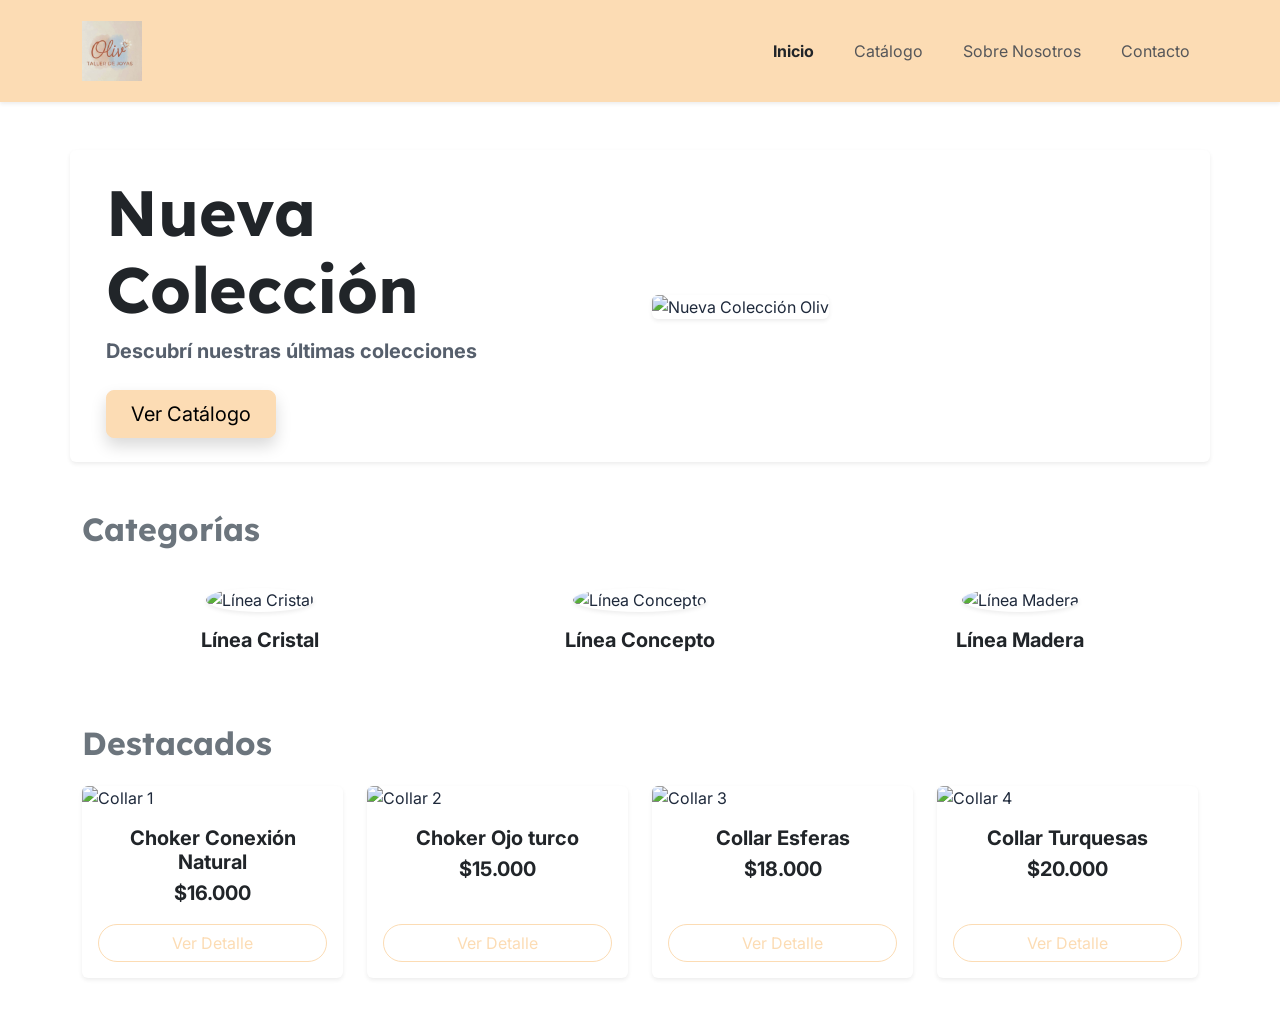
==== scss/index.html @ 919d6d3e "Subiendo el TP completo" ====
<!DOCTYPE html>
<html lang="es">
<head>
    <meta charset="UTF-8">
    <meta name="viewport" content="width=device-width, initial-scale=1.0">
    <title>Oliv Taller de Joyas</title>
    
    <link rel="preconnect" href="https://fonts.googleapis.com">
    <link rel="preconnect" href="https://fonts.gstatic.com" crossorigin>
    <link href="https://fonts.googleapis.com/css2?family=Inter:wght@300;400;500&family=Lexend:wght@600;700&family=Reem+Kufi:wght@500;700&display=swap" rel="stylesheet">

<link rel="stylesheet" href="custom.css"></head>
<body>

    <header class="sticky-top bg-primary shadow-sm">
        <nav class="navbar navbar-expand-lg navbar-light container py-3">
            <div class="container-fluid">
              <a class="navbar-brand" href="index.html" style="position: relative; z-index: 1050;">
<img src="/img/logo.jpeg" alt="Logo Oliv Taller de Joyas" style="height: 60px; width: auto;"></a>
                
                <button class="navbar-toggler" type="button" data-bs-toggle="collapse" data-bs-target="#navbarNav" aria-controls="navbarNav" aria-expanded="false" aria-label="Toggle navigation">
                    <span class="navbar-toggler-icon"></span>
                </button>
                
                <div class="collapse navbar-collapse justify-content-end" id="navbarNav">
                    <ul class="navbar-nav ms-auto gap-4">
                        <li class="nav-item">
                            <a class="nav-link active text-dark fw-bold" aria-current="page" href="index.html">Inicio</a>
                        </li>
                        <li class="nav-item">
                            <a class="nav-link text-muted" href="catalogo.html">Catálogo</a>
                        </li>
                        <li class="nav-item">
                            <a class="nav-link text-muted" href="nosotros.html">Sobre Nosotros</a>
                        </li>
                        <li class="nav-item">
                            <a class="nav-link text-muted" href="contacto.html">Contacto</a>
                        </li>
                    </ul>
                </div>
            </div>
        </nav>
    </header>

    <main class="container my-5">

        <section class="row align-items-center bg-white rounded shadow-sm p-4 mb-5">
            <div class="col-md-6 text-center text-md-start mb-4 mb-md-0">
                <h1 class="display-3 fw-bold text-dark mb-2">Nueva Colección</h1>
                <p class="fs-5 fw-bold text-muted mb-4">Descubrí nuestras últimas colecciones</p>
                <a href="catalogo.html" class="btn btn-primary btn-lg px-4 shadow">Ver Catálogo</a>
            </div>
            <div class="col-md-6">
<img src="./img/foto inicio banner.jpeg" alt="Nueva Colección Oliv" class="img-fluid rounded shadow-sm">            </div>
        </section>

        <section class="mb-5">
            <h2 class="text-secondary fw-bold mb-4">Categorías</h2>
            <div class="row g-4 text-center">
                <div class="col-4 col-md-4">
                    <div class="p-3">
                        <img src="img/cat-cristal.jpg" alt="Línea Cristal" class="img-fluid rounded-circle shadow-sm mb-3" style="width: 120px; height: 120px; object-fit: cover;">
                        <h5 class="fw-bold text-dark">Línea Cristal</h5>
                    </div>
                </div>
                <div class="col-4 col-md-4">
                    <div class="p-3">
                        <img src="img/cat-concepto.jpg" alt="Línea Concepto" class="img-fluid rounded-circle shadow-sm mb-3" style="width: 120px; height: 120px; object-fit: cover;">
                        <h5 class="fw-bold text-dark">Línea Concepto</h5>
                    </div>
                </div>
                <div class="col-4 col-md-4">
                    <div class="p-3">
                        <img src="img/cat-madera.jpg" alt="Línea Madera" class="img-fluid rounded-circle shadow-sm mb-3" style="width: 120px; height: 120px; object-fit: cover;">
                        <h5 class="fw-bold text-dark">Línea Madera</h5>
                    </div>
                </div>
            </div>
        </section>

        <section class="mb-5">
            <h2 class="text-secondary fw-bold mb-4">Destacados</h2>
            <div class="row row-cols-1 row-cols-sm-2 row-cols-md-4 g-4">
                
                <div class="col">
                    <div class="card h-100 border-0 shadow-sm rounded">
                        <img src="img/producto1.jpg" class="card-img-top rounded-top" alt="Collar 1">
                        <div class="card-body text-center d-flex flex-column justify-content-between">
                            <div>
                                <h5 class="card-title fw-bold text-dark mb-1">Choker Conexión Natural</h5>
                                <p class="card-text text-dark fw-bold fs-5 mb-3">$16.000</p>
                            </div>
                            <button class="btn btn-outline-primary w-100 rounded-pill">Ver Detalle</button>
                        </div>
                    </div>
                </div>

                <div class="col">
                    <div class="card h-100 border-0 shadow-sm rounded">
                        <img src="img/producto2.jpg" class="card-img-top rounded-top" alt="Collar 2">
                        <div class="card-body text-center d-flex flex-column justify-content-between">
                            <div>
                                <h5 class="card-title fw-bold text-dark mb-1">Choker Ojo turco</h5>
                                <p class="card-text text-dark fw-bold fs-5 mb-3">$15.000</p>
                            </div>
                            <button class="btn btn-outline-primary w-100 rounded-pill">Ver Detalle</button>
                        </div>
                    </div>
                </div>

                <div class="col">
                    <div class="card h-100 border-0 shadow-sm rounded">
                        <img src="img/producto3.jpg" class="card-img-top rounded-top" alt="Collar 3">
                        <div class="card-body text-center d-flex flex-column justify-content-between">
                            <div>
                                <h5 class="card-title fw-bold text-dark mb-1">Collar Esferas</h5>
                                <p class="card-text text-dark fw-bold fs-5 mb-3">$18.000</p>
                            </div>
                            <button class="btn btn-outline-primary w-100 rounded-pill">Ver Detalle</button>
                        </div>
                    </div>
                </div>

                <div class="col">
                    <div class="card h-100 border-0 shadow-sm rounded">
                        <img src="img/producto4.jpg" class="card-img-top rounded-top" alt="Collar 4">
                        <div class="card-body text-center d-flex flex-column justify-content-between">
                            <div>
                                <h5 class="card-title fw-bold text-dark mb-1">Collar Turquesas</h5>
                                <p class="card-text text-dark fw-bold fs-5 mb-3">$20.000</p>
                            </div>
                            <button class="btn btn-outline-primary w-100 rounded-pill">Ver Detalle</button>
                        </div>
                    </div>
                </div>

            </div>
        </section>

    </main>

</body>
</html>
---- scss/custom.css ----
@charset "UTF-8";
.text-gris-claro {
  color: rgb(81.5730337079, 111.4831460674, 160.4269662921) !important;
}

h1, .h1, h2, .h2, h3, .h3, h4, .h4, .display-5, .navbar-brand {
  font-family: "Lexend", "Reem Kufi", sans-serif !important;
  font-weight: 700;
}

/*!
 * Bootstrap  v5.3.3 (https://getbootstrap.com/)
 * Copyright 2011-2024 The Bootstrap Authors
 * Licensed under MIT (https://github.com/twbs/bootstrap/blob/main/LICENSE)
 */
:root,
[data-bs-theme=light] {
  --bs-blue: #0d6efd;
  --bs-indigo: #6610f2;
  --bs-purple: #6f42c1;
  --bs-pink: #d63384;
  --bs-red: #dc3545;
  --bs-orange: #fd7e14;
  --bs-yellow: #ffc107;
  --bs-green: #198754;
  --bs-teal: #20c997;
  --bs-cyan: #0dcaf0;
  --bs-black: #000;
  --bs-white: #fff;
  --bs-gray: #6c757d;
  --bs-gray-dark: #343a40;
  --bs-gray-100: #f8f9fa;
  --bs-gray-200: #e9ecef;
  --bs-gray-300: #dee2e6;
  --bs-gray-400: #ced4da;
  --bs-gray-500: #adb5bd;
  --bs-gray-600: #6c757d;
  --bs-gray-700: #495057;
  --bs-gray-800: #343a40;
  --bs-gray-900: #212529;
  --bs-primary: #fcdcb4;
  --bs-secondary: #6c757d;
  --bs-success: #198754;
  --bs-info: #0dcaf0;
  --bs-warning: #ffc107;
  --bs-danger: #dc3545;
  --bs-light: #f8f9fa;
  --bs-dark: #212529;
  --bs-primary-rgb: 252, 220, 180;
  --bs-secondary-rgb: 108, 117, 125;
  --bs-success-rgb: 25, 135, 84;
  --bs-info-rgb: 13, 202, 240;
  --bs-warning-rgb: 255, 193, 7;
  --bs-danger-rgb: 220, 53, 69;
  --bs-light-rgb: 248, 249, 250;
  --bs-dark-rgb: 33, 37, 41;
  --bs-primary-text-emphasis: rgb(100.8, 88, 72);
  --bs-secondary-text-emphasis: rgb(43.2, 46.8, 50);
  --bs-success-text-emphasis: rgb(10, 54, 33.6);
  --bs-info-text-emphasis: rgb(5.2, 80.8, 96);
  --bs-warning-text-emphasis: rgb(102, 77.2, 2.8);
  --bs-danger-text-emphasis: rgb(88, 21.2, 27.6);
  --bs-light-text-emphasis: #495057;
  --bs-dark-text-emphasis: #495057;
  --bs-primary-bg-subtle: rgb(254.4, 248, 240);
  --bs-secondary-bg-subtle: rgb(225.6, 227.4, 229);
  --bs-success-bg-subtle: rgb(209, 231, 220.8);
  --bs-info-bg-subtle: rgb(206.6, 244.4, 252);
  --bs-warning-bg-subtle: rgb(255, 242.6, 205.4);
  --bs-danger-bg-subtle: rgb(248, 214.6, 217.8);
  --bs-light-bg-subtle: rgb(251.5, 252, 252.5);
  --bs-dark-bg-subtle: #ced4da;
  --bs-primary-border-subtle: rgb(253.8, 241, 225);
  --bs-secondary-border-subtle: rgb(196.2, 199.8, 203);
  --bs-success-border-subtle: rgb(163, 207, 186.6);
  --bs-info-border-subtle: rgb(158.2, 233.8, 249);
  --bs-warning-border-subtle: rgb(255, 230.2, 155.8);
  --bs-danger-border-subtle: rgb(241, 174.2, 180.6);
  --bs-light-border-subtle: #e9ecef;
  --bs-dark-border-subtle: #adb5bd;
  --bs-white-rgb: 255, 255, 255;
  --bs-black-rgb: 0, 0, 0;
  --bs-font-sans-serif: "Inter", sans-serif;
  --bs-font-monospace: SFMono-Regular, Menlo, Monaco, Consolas, "Liberation Mono", "Courier New", monospace;
  --bs-gradient: linear-gradient(180deg, rgba(255, 255, 255, 0.15), rgba(255, 255, 255, 0));
  --bs-body-font-family: "Inter", sans-serif;
  --bs-body-font-size: 1rem;
  --bs-body-font-weight: 400;
  --bs-body-line-height: 1.5;
  --bs-body-color: #1e293b;
  --bs-body-color-rgb: 30, 41, 59;
  --bs-body-bg: #ffffff;
  --bs-body-bg-rgb: 255, 255, 255;
  --bs-emphasis-color: #000;
  --bs-emphasis-color-rgb: 0, 0, 0;
  --bs-secondary-color: rgba(30, 41, 59, 0.75);
  --bs-secondary-color-rgb: 30, 41, 59;
  --bs-secondary-bg: #e9ecef;
  --bs-secondary-bg-rgb: 233, 236, 239;
  --bs-tertiary-color: rgba(30, 41, 59, 0.5);
  --bs-tertiary-color-rgb: 30, 41, 59;
  --bs-tertiary-bg: #f8f9fa;
  --bs-tertiary-bg-rgb: 248, 249, 250;
  --bs-heading-color: inherit;
  --bs-link-color: #fcdcb4;
  --bs-link-color-rgb: 252, 220, 180;
  --bs-link-decoration: underline;
  --bs-link-hover-color: rgb(201.6, 176, 144);
  --bs-link-hover-color-rgb: 202, 176, 144;
  --bs-code-color: #d63384;
  --bs-highlight-color: #1e293b;
  --bs-highlight-bg: rgb(255, 242.6, 205.4);
  --bs-border-width: 1px;
  --bs-border-style: solid;
  --bs-border-color: #dee2e6;
  --bs-border-color-translucent: rgba(0, 0, 0, 0.175);
  --bs-border-radius: 0.375rem;
  --bs-border-radius-sm: 0.25rem;
  --bs-border-radius-lg: 0.5rem;
  --bs-border-radius-xl: 1rem;
  --bs-border-radius-xxl: 2rem;
  --bs-border-radius-2xl: var(--bs-border-radius-xxl);
  --bs-border-radius-pill: 50rem;
  --bs-box-shadow: 0 0.5rem 1rem rgba(0, 0, 0, 0.15);
  --bs-box-shadow-sm: 0 0.125rem 0.25rem rgba(0, 0, 0, 0.075);
  --bs-box-shadow-lg: 0 1rem 3rem rgba(0, 0, 0, 0.175);
  --bs-box-shadow-inset: inset 0 1px 2px rgba(0, 0, 0, 0.075);
  --bs-focus-ring-width: 0.25rem;
  --bs-focus-ring-opacity: 0.25;
  --bs-focus-ring-color: rgba(252, 220, 180, 0.25);
  --bs-form-valid-color: #198754;
  --bs-form-valid-border-color: #198754;
  --bs-form-invalid-color: #dc3545;
  --bs-form-invalid-border-color: #dc3545;
}

[data-bs-theme=dark] {
  color-scheme: dark;
  --bs-body-color: #dee2e6;
  --bs-body-color-rgb: 222, 226, 230;
  --bs-body-bg: #212529;
  --bs-body-bg-rgb: 33, 37, 41;
  --bs-emphasis-color: #fff;
  --bs-emphasis-color-rgb: 255, 255, 255;
  --bs-secondary-color: rgba(222, 226, 230, 0.75);
  --bs-secondary-color-rgb: 222, 226, 230;
  --bs-secondary-bg: #343a40;
  --bs-secondary-bg-rgb: 52, 58, 64;
  --bs-tertiary-color: rgba(222, 226, 230, 0.5);
  --bs-tertiary-color-rgb: 222, 226, 230;
  --bs-tertiary-bg: rgb(42.5, 47.5, 52.5);
  --bs-tertiary-bg-rgb: 43, 48, 53;
  --bs-primary-text-emphasis: rgb(253.2, 234, 210);
  --bs-secondary-text-emphasis: rgb(166.8, 172.2, 177);
  --bs-success-text-emphasis: rgb(117, 183, 152.4);
  --bs-info-text-emphasis: rgb(109.8, 223.2, 246);
  --bs-warning-text-emphasis: rgb(255, 217.8, 106.2);
  --bs-danger-text-emphasis: rgb(234, 133.8, 143.4);
  --bs-light-text-emphasis: #f8f9fa;
  --bs-dark-text-emphasis: #dee2e6;
  --bs-primary-bg-subtle: rgb(50.4, 44, 36);
  --bs-secondary-bg-subtle: rgb(21.6, 23.4, 25);
  --bs-success-bg-subtle: rgb(5, 27, 16.8);
  --bs-info-bg-subtle: rgb(2.6, 40.4, 48);
  --bs-warning-bg-subtle: rgb(51, 38.6, 1.4);
  --bs-danger-bg-subtle: rgb(44, 10.6, 13.8);
  --bs-light-bg-subtle: #343a40;
  --bs-dark-bg-subtle: #1a1d20;
  --bs-primary-border-subtle: rgb(151.2, 132, 108);
  --bs-secondary-border-subtle: rgb(64.8, 70.2, 75);
  --bs-success-border-subtle: rgb(15, 81, 50.4);
  --bs-info-border-subtle: rgb(7.8, 121.2, 144);
  --bs-warning-border-subtle: rgb(153, 115.8, 4.2);
  --bs-danger-border-subtle: rgb(132, 31.8, 41.4);
  --bs-light-border-subtle: #495057;
  --bs-dark-border-subtle: #343a40;
  --bs-heading-color: inherit;
  --bs-link-color: rgb(253.2, 234, 210);
  --bs-link-hover-color: rgb(253.56, 238.2, 219);
  --bs-link-color-rgb: 253, 234, 210;
  --bs-link-hover-color-rgb: 254, 238, 219;
  --bs-code-color: rgb(230.4, 132.6, 181.2);
  --bs-highlight-color: #dee2e6;
  --bs-highlight-bg: rgb(102, 77.2, 2.8);
  --bs-border-color: #495057;
  --bs-border-color-translucent: rgba(255, 255, 255, 0.15);
  --bs-form-valid-color: rgb(117, 183, 152.4);
  --bs-form-valid-border-color: rgb(117, 183, 152.4);
  --bs-form-invalid-color: rgb(234, 133.8, 143.4);
  --bs-form-invalid-border-color: rgb(234, 133.8, 143.4);
}

*,
*::before,
*::after {
  box-sizing: border-box;
}

@media (prefers-reduced-motion: no-preference) {
  :root {
    scroll-behavior: smooth;
  }
}

body {
  margin: 0;
  font-family: var(--bs-body-font-family);
  font-size: var(--bs-body-font-size);
  font-weight: var(--bs-body-font-weight);
  line-height: var(--bs-body-line-height);
  color: var(--bs-body-color);
  text-align: var(--bs-body-text-align);
  background-color: var(--bs-body-bg);
  -webkit-text-size-adjust: 100%;
  -webkit-tap-highlight-color: rgba(0, 0, 0, 0);
}

hr {
  margin: 1rem 0;
  color: inherit;
  border: 0;
  border-top: var(--bs-border-width) solid;
  opacity: 0.25;
}

h6, .h6, h5, .h5, h4, .h4, h3, .h3, h2, .h2, h1, .h1 {
  margin-top: 0;
  margin-bottom: 0.5rem;
  font-weight: 500;
  line-height: 1.2;
  color: var(--bs-heading-color);
}

h1, .h1 {
  font-size: calc(1.375rem + 1.5vw);
}
@media (min-width: 1200px) {
  h1, .h1 {
    font-size: 2.5rem;
  }
}

h2, .h2 {
  font-size: calc(1.325rem + 0.9vw);
}
@media (min-width: 1200px) {
  h2, .h2 {
    font-size: 2rem;
  }
}

h3, .h3 {
  font-size: calc(1.3rem + 0.6vw);
}
@media (min-width: 1200px) {
  h3, .h3 {
    font-size: 1.75rem;
  }
}

h4, .h4 {
  font-size: calc(1.275rem + 0.3vw);
}
@media (min-width: 1200px) {
  h4, .h4 {
    font-size: 1.5rem;
  }
}

h5, .h5 {
  font-size: 1.25rem;
}

h6, .h6 {
  font-size: 1rem;
}

p {
  margin-top: 0;
  margin-bottom: 1rem;
}

abbr[title] {
  -webkit-text-decoration: underline dotted;
          text-decoration: underline dotted;
  cursor: help;
  -webkit-text-decoration-skip-ink: none;
          text-decoration-skip-ink: none;
}

address {
  margin-bottom: 1rem;
  font-style: normal;
  line-height: inherit;
}

ol,
ul {
  padding-left: 2rem;
}

ol,
ul,
dl {
  margin-top: 0;
  margin-bottom: 1rem;
}

ol ol,
ul ul,
ol ul,
ul ol {
  margin-bottom: 0;
}

dt {
  font-weight: 700;
}

dd {
  margin-bottom: 0.5rem;
  margin-left: 0;
}

blockquote {
  margin: 0 0 1rem;
}

b,
strong {
  font-weight: bolder;
}

small, .small {
  font-size: 0.875em;
}

mark, .mark {
  padding: 0.1875em;
  color: var(--bs-highlight-color);
  background-color: var(--bs-highlight-bg);
}

sub,
sup {
  position: relative;
  font-size: 0.75em;
  line-height: 0;
  vertical-align: baseline;
}

sub {
  bottom: -0.25em;
}

sup {
  top: -0.5em;
}

a {
  color: rgba(var(--bs-link-color-rgb), var(--bs-link-opacity, 1));
  text-decoration: underline;
}
a:hover {
  --bs-link-color-rgb: var(--bs-link-hover-color-rgb);
}

a:not([href]):not([class]), a:not([href]):not([class]):hover {
  color: inherit;
  text-decoration: none;
}

pre,
code,
kbd,
samp {
  font-family: var(--bs-font-monospace);
  font-size: 1em;
}

pre {
  display: block;
  margin-top: 0;
  margin-bottom: 1rem;
  overflow: auto;
  font-size: 0.875em;
}
pre code {
  font-size: inherit;
  color: inherit;
  word-break: normal;
}

code {
  font-size: 0.875em;
  color: var(--bs-code-color);
  word-wrap: break-word;
}
a > code {
  color: inherit;
}

kbd {
  padding: 0.1875rem 0.375rem;
  font-size: 0.875em;
  color: var(--bs-body-bg);
  background-color: var(--bs-body-color);
  border-radius: 0.25rem;
}
kbd kbd {
  padding: 0;
  font-size: 1em;
}

figure {
  margin: 0 0 1rem;
}

img,
svg {
  vertical-align: middle;
}

table {
  caption-side: bottom;
  border-collapse: collapse;
}

caption {
  padding-top: 0.5rem;
  padding-bottom: 0.5rem;
  color: var(--bs-secondary-color);
  text-align: left;
}

th {
  text-align: inherit;
  text-align: -webkit-match-parent;
}

thead,
tbody,
tfoot,
tr,
td,
th {
  border-color: inherit;
  border-style: solid;
  border-width: 0;
}

label {
  display: inline-block;
}

button {
  border-radius: 0;
}

button:focus:not(:focus-visible) {
  outline: 0;
}

input,
button,
select,
optgroup,
textarea {
  margin: 0;
  font-family: inherit;
  font-size: inherit;
  line-height: inherit;
}

button,
select {
  text-transform: none;
}

[role=button] {
  cursor: pointer;
}

select {
  word-wrap: normal;
}
select:disabled {
  opacity: 1;
}

[list]:not([type=date]):not([type=datetime-local]):not([type=month]):not([type=week]):not([type=time])::-webkit-calendar-picker-indicator {
  display: none !important;
}

button,
[type=button],
[type=reset],
[type=submit] {
  -webkit-appearance: button;
}
button:not(:disabled),
[type=button]:not(:disabled),
[type=reset]:not(:disabled),
[type=submit]:not(:disabled) {
  cursor: pointer;
}

::-moz-focus-inner {
  padding: 0;
  border-style: none;
}

textarea {
  resize: vertical;
}

fieldset {
  min-width: 0;
  padding: 0;
  margin: 0;
  border: 0;
}

legend {
  float: left;
  width: 100%;
  padding: 0;
  margin-bottom: 0.5rem;
  font-size: calc(1.275rem + 0.3vw);
}
@media (min-width: 1200px) {
  legend {
    font-size: 1.5rem;
  }
}
legend {
  line-height: inherit;
}
legend + * {
  clear: left;
}

::-webkit-datetime-edit-fields-wrapper,
::-webkit-datetime-edit-text,
::-webkit-datetime-edit-minute,
::-webkit-datetime-edit-hour-field,
::-webkit-datetime-edit-day-field,
::-webkit-datetime-edit-month-field,
::-webkit-datetime-edit-year-field {
  padding: 0;
}

::-webkit-inner-spin-button {
  height: auto;
}

[type=search] {
  -webkit-appearance: textfield;
  outline-offset: -2px;
}

/* rtl:raw:
[type="tel"],
[type="url"],
[type="email"],
[type="number"] {
  direction: ltr;
}
*/
::-webkit-search-decoration {
  -webkit-appearance: none;
}

::-webkit-color-swatch-wrapper {
  padding: 0;
}

::file-selector-button {
  font: inherit;
  -webkit-appearance: button;
}

output {
  display: inline-block;
}

iframe {
  border: 0;
}

summary {
  display: list-item;
  cursor: pointer;
}

progress {
  vertical-align: baseline;
}

[hidden] {
  display: none !important;
}

.lead {
  font-size: 1.25rem;
  font-weight: 300;
}

.display-1 {
  font-size: calc(1.625rem + 4.5vw);
}
@media (min-width: 1200px) {
  .display-1 {
    font-size: 5rem;
  }
}
.display-1 {
  font-weight: 300;
  line-height: 1.2;
}

.display-2 {
  font-size: calc(1.575rem + 3.9vw);
}
@media (min-width: 1200px) {
  .display-2 {
    font-size: 4.5rem;
  }
}
.display-2 {
  font-weight: 300;
  line-height: 1.2;
}

.display-3 {
  font-size: calc(1.525rem + 3.3vw);
}
@media (min-width: 1200px) {
  .display-3 {
    font-size: 4rem;
  }
}
.display-3 {
  font-weight: 300;
  line-height: 1.2;
}

.display-4 {
  font-size: calc(1.475rem + 2.7vw);
}
@media (min-width: 1200px) {
  .display-4 {
    font-size: 3.5rem;
  }
}
.display-4 {
  font-weight: 300;
  line-height: 1.2;
}

.display-5 {
  font-size: calc(1.425rem + 2.1vw);
}
@media (min-width: 1200px) {
  .display-5 {
    font-size: 3rem;
  }
}
.display-5 {
  font-weight: 300;
  line-height: 1.2;
}

.display-6 {
  font-size: calc(1.375rem + 1.5vw);
}
@media (min-width: 1200px) {
  .display-6 {
    font-size: 2.5rem;
  }
}
.display-6 {
  font-weight: 300;
  line-height: 1.2;
}

.list-unstyled {
  padding-left: 0;
  list-style: none;
}

.list-inline {
  padding-left: 0;
  list-style: none;
}

.list-inline-item {
  display: inline-block;
}
.list-inline-item:not(:last-child) {
  margin-right: 0.5rem;
}

.initialism {
  font-size: 0.875em;
  text-transform: uppercase;
}

.blockquote {
  margin-bottom: 1rem;
  font-size: 1.25rem;
}
.blockquote > :last-child {
  margin-bottom: 0;
}

.blockquote-footer {
  margin-top: -1rem;
  margin-bottom: 1rem;
  font-size: 0.875em;
  color: #6c757d;
}
.blockquote-footer::before {
  content: "— ";
}

.img-fluid {
  max-width: 100%;
  height: auto;
}

.img-thumbnail {
  padding: 0.25rem;
  background-color: var(--bs-body-bg);
  border: var(--bs-border-width) solid var(--bs-border-color);
  border-radius: var(--bs-border-radius);
  max-width: 100%;
  height: auto;
}

.figure {
  display: inline-block;
}

.figure-img {
  margin-bottom: 0.5rem;
  line-height: 1;
}

.figure-caption {
  font-size: 0.875em;
  color: var(--bs-secondary-color);
}

.container,
.container-fluid,
.container-xxl,
.container-xl,
.container-lg,
.container-md,
.container-sm {
  --bs-gutter-x: 1.5rem;
  --bs-gutter-y: 0;
  width: 100%;
  padding-right: calc(var(--bs-gutter-x) * 0.5);
  padding-left: calc(var(--bs-gutter-x) * 0.5);
  margin-right: auto;
  margin-left: auto;
}

@media (min-width: 576px) {
  .container-sm, .container {
    max-width: 540px;
  }
}
@media (min-width: 768px) {
  .container-md, .container-sm, .container {
    max-width: 720px;
  }
}
@media (min-width: 992px) {
  .container-lg, .container-md, .container-sm, .container {
    max-width: 960px;
  }
}
@media (min-width: 1200px) {
  .container-xl, .container-lg, .container-md, .container-sm, .container {
    max-width: 1140px;
  }
}
@media (min-width: 1400px) {
  .container-xxl, .container-xl, .container-lg, .container-md, .container-sm, .container {
    max-width: 1320px;
  }
}
:root {
  --bs-breakpoint-xs: 0;
  --bs-breakpoint-sm: 576px;
  --bs-breakpoint-md: 768px;
  --bs-breakpoint-lg: 992px;
  --bs-breakpoint-xl: 1200px;
  --bs-breakpoint-xxl: 1400px;
}

.row {
  --bs-gutter-x: 1.5rem;
  --bs-gutter-y: 0;
  display: flex;
  flex-wrap: wrap;
  margin-top: calc(-1 * var(--bs-gutter-y));
  margin-right: calc(-0.5 * var(--bs-gutter-x));
  margin-left: calc(-0.5 * var(--bs-gutter-x));
}
.row > * {
  flex-shrink: 0;
  width: 100%;
  max-width: 100%;
  padding-right: calc(var(--bs-gutter-x) * 0.5);
  padding-left: calc(var(--bs-gutter-x) * 0.5);
  margin-top: var(--bs-gutter-y);
}

.col {
  flex: 1 0 0%;
}

.row-cols-auto > * {
  flex: 0 0 auto;
  width: auto;
}

.row-cols-1 > * {
  flex: 0 0 auto;
  width: 100%;
}

.row-cols-2 > * {
  flex: 0 0 auto;
  width: 50%;
}

.row-cols-3 > * {
  flex: 0 0 auto;
  width: 33.33333333%;
}

.row-cols-4 > * {
  flex: 0 0 auto;
  width: 25%;
}

.row-cols-5 > * {
  flex: 0 0 auto;
  width: 20%;
}

.row-cols-6 > * {
  flex: 0 0 auto;
  width: 16.66666667%;
}

.col-auto {
  flex: 0 0 auto;
  width: auto;
}

.col-1 {
  flex: 0 0 auto;
  width: 8.33333333%;
}

.col-2 {
  flex: 0 0 auto;
  width: 16.66666667%;
}

.col-3 {
  flex: 0 0 auto;
  width: 25%;
}

.col-4 {
  flex: 0 0 auto;
  width: 33.33333333%;
}

.col-5 {
  flex: 0 0 auto;
  width: 41.66666667%;
}

.col-6 {
  flex: 0 0 auto;
  width: 50%;
}

.col-7 {
  flex: 0 0 auto;
  width: 58.33333333%;
}

.col-8 {
  flex: 0 0 auto;
  width: 66.66666667%;
}

.col-9 {
  flex: 0 0 auto;
  width: 75%;
}

.col-10 {
  flex: 0 0 auto;
  width: 83.33333333%;
}

.col-11 {
  flex: 0 0 auto;
  width: 91.66666667%;
}

.col-12 {
  flex: 0 0 auto;
  width: 100%;
}

.offset-1 {
  margin-left: 8.33333333%;
}

.offset-2 {
  margin-left: 16.66666667%;
}

.offset-3 {
  margin-left: 25%;
}

.offset-4 {
  margin-left: 33.33333333%;
}

.offset-5 {
  margin-left: 41.66666667%;
}

.offset-6 {
  margin-left: 50%;
}

.offset-7 {
  margin-left: 58.33333333%;
}

.offset-8 {
  margin-left: 66.66666667%;
}

.offset-9 {
  margin-left: 75%;
}

.offset-10 {
  margin-left: 83.33333333%;
}

.offset-11 {
  margin-left: 91.66666667%;
}

.g-0,
.gx-0 {
  --bs-gutter-x: 0;
}

.g-0,
.gy-0 {
  --bs-gutter-y: 0;
}

.g-1,
.gx-1 {
  --bs-gutter-x: 0.25rem;
}

.g-1,
.gy-1 {
  --bs-gutter-y: 0.25rem;
}

.g-2,
.gx-2 {
  --bs-gutter-x: 0.5rem;
}

.g-2,
.gy-2 {
  --bs-gutter-y: 0.5rem;
}

.g-3,
.gx-3 {
  --bs-gutter-x: 1rem;
}

.g-3,
.gy-3 {
  --bs-gutter-y: 1rem;
}

.g-4,
.gx-4 {
  --bs-gutter-x: 1.5rem;
}

.g-4,
.gy-4 {
  --bs-gutter-y: 1.5rem;
}

.g-5,
.gx-5 {
  --bs-gutter-x: 3rem;
}

.g-5,
.gy-5 {
  --bs-gutter-y: 3rem;
}

@media (min-width: 576px) {
  .col-sm {
    flex: 1 0 0%;
  }
  .row-cols-sm-auto > * {
    flex: 0 0 auto;
    width: auto;
  }
  .row-cols-sm-1 > * {
    flex: 0 0 auto;
    width: 100%;
  }
  .row-cols-sm-2 > * {
    flex: 0 0 auto;
    width: 50%;
  }
  .row-cols-sm-3 > * {
    flex: 0 0 auto;
    width: 33.33333333%;
  }
  .row-cols-sm-4 > * {
    flex: 0 0 auto;
    width: 25%;
  }
  .row-cols-sm-5 > * {
    flex: 0 0 auto;
    width: 20%;
  }
  .row-cols-sm-6 > * {
    flex: 0 0 auto;
    width: 16.66666667%;
  }
  .col-sm-auto {
    flex: 0 0 auto;
    width: auto;
  }
  .col-sm-1 {
    flex: 0 0 auto;
    width: 8.33333333%;
  }
  .col-sm-2 {
    flex: 0 0 auto;
    width: 16.66666667%;
  }
  .col-sm-3 {
    flex: 0 0 auto;
    width: 25%;
  }
  .col-sm-4 {
    flex: 0 0 auto;
    width: 33.33333333%;
  }
  .col-sm-5 {
    flex: 0 0 auto;
    width: 41.66666667%;
  }
  .col-sm-6 {
    flex: 0 0 auto;
    width: 50%;
  }
  .col-sm-7 {
    flex: 0 0 auto;
    width: 58.33333333%;
  }
  .col-sm-8 {
    flex: 0 0 auto;
    width: 66.66666667%;
  }
  .col-sm-9 {
    flex: 0 0 auto;
    width: 75%;
  }
  .col-sm-10 {
    flex: 0 0 auto;
    width: 83.33333333%;
  }
  .col-sm-11 {
    flex: 0 0 auto;
    width: 91.66666667%;
  }
  .col-sm-12 {
    flex: 0 0 auto;
    width: 100%;
  }
  .offset-sm-0 {
    margin-left: 0;
  }
  .offset-sm-1 {
    margin-left: 8.33333333%;
  }
  .offset-sm-2 {
    margin-left: 16.66666667%;
  }
  .offset-sm-3 {
    margin-left: 25%;
  }
  .offset-sm-4 {
    margin-left: 33.33333333%;
  }
  .offset-sm-5 {
    margin-left: 41.66666667%;
  }
  .offset-sm-6 {
    margin-left: 50%;
  }
  .offset-sm-7 {
    margin-left: 58.33333333%;
  }
  .offset-sm-8 {
    margin-left: 66.66666667%;
  }
  .offset-sm-9 {
    margin-left: 75%;
  }
  .offset-sm-10 {
    margin-left: 83.33333333%;
  }
  .offset-sm-11 {
    margin-left: 91.66666667%;
  }
  .g-sm-0,
  .gx-sm-0 {
    --bs-gutter-x: 0;
  }
  .g-sm-0,
  .gy-sm-0 {
    --bs-gutter-y: 0;
  }
  .g-sm-1,
  .gx-sm-1 {
    --bs-gutter-x: 0.25rem;
  }
  .g-sm-1,
  .gy-sm-1 {
    --bs-gutter-y: 0.25rem;
  }
  .g-sm-2,
  .gx-sm-2 {
    --bs-gutter-x: 0.5rem;
  }
  .g-sm-2,
  .gy-sm-2 {
    --bs-gutter-y: 0.5rem;
  }
  .g-sm-3,
  .gx-sm-3 {
    --bs-gutter-x: 1rem;
  }
  .g-sm-3,
  .gy-sm-3 {
    --bs-gutter-y: 1rem;
  }
  .g-sm-4,
  .gx-sm-4 {
    --bs-gutter-x: 1.5rem;
  }
  .g-sm-4,
  .gy-sm-4 {
    --bs-gutter-y: 1.5rem;
  }
  .g-sm-5,
  .gx-sm-5 {
    --bs-gutter-x: 3rem;
  }
  .g-sm-5,
  .gy-sm-5 {
    --bs-gutter-y: 3rem;
  }
}
@media (min-width: 768px) {
  .col-md {
    flex: 1 0 0%;
  }
  .row-cols-md-auto > * {
    flex: 0 0 auto;
    width: auto;
  }
  .row-cols-md-1 > * {
    flex: 0 0 auto;
    width: 100%;
  }
  .row-cols-md-2 > * {
    flex: 0 0 auto;
    width: 50%;
  }
  .row-cols-md-3 > * {
    flex: 0 0 auto;
    width: 33.33333333%;
  }
  .row-cols-md-4 > * {
    flex: 0 0 auto;
    width: 25%;
  }
  .row-cols-md-5 > * {
    flex: 0 0 auto;
    width: 20%;
  }
  .row-cols-md-6 > * {
    flex: 0 0 auto;
    width: 16.66666667%;
  }
  .col-md-auto {
    flex: 0 0 auto;
    width: auto;
  }
  .col-md-1 {
    flex: 0 0 auto;
    width: 8.33333333%;
  }
  .col-md-2 {
    flex: 0 0 auto;
    width: 16.66666667%;
  }
  .col-md-3 {
    flex: 0 0 auto;
    width: 25%;
  }
  .col-md-4 {
    flex: 0 0 auto;
    width: 33.33333333%;
  }
  .col-md-5 {
    flex: 0 0 auto;
    width: 41.66666667%;
  }
  .col-md-6 {
    flex: 0 0 auto;
    width: 50%;
  }
  .col-md-7 {
    flex: 0 0 auto;
    width: 58.33333333%;
  }
  .col-md-8 {
    flex: 0 0 auto;
    width: 66.66666667%;
  }
  .col-md-9 {
    flex: 0 0 auto;
    width: 75%;
  }
  .col-md-10 {
    flex: 0 0 auto;
    width: 83.33333333%;
  }
  .col-md-11 {
    flex: 0 0 auto;
    width: 91.66666667%;
  }
  .col-md-12 {
    flex: 0 0 auto;
    width: 100%;
  }
  .offset-md-0 {
    margin-left: 0;
  }
  .offset-md-1 {
    margin-left: 8.33333333%;
  }
  .offset-md-2 {
    margin-left: 16.66666667%;
  }
  .offset-md-3 {
    margin-left: 25%;
  }
  .offset-md-4 {
    margin-left: 33.33333333%;
  }
  .offset-md-5 {
    margin-left: 41.66666667%;
  }
  .offset-md-6 {
    margin-left: 50%;
  }
  .offset-md-7 {
    margin-left: 58.33333333%;
  }
  .offset-md-8 {
    margin-left: 66.66666667%;
  }
  .offset-md-9 {
    margin-left: 75%;
  }
  .offset-md-10 {
    margin-left: 83.33333333%;
  }
  .offset-md-11 {
    margin-left: 91.66666667%;
  }
  .g-md-0,
  .gx-md-0 {
    --bs-gutter-x: 0;
  }
  .g-md-0,
  .gy-md-0 {
    --bs-gutter-y: 0;
  }
  .g-md-1,
  .gx-md-1 {
    --bs-gutter-x: 0.25rem;
  }
  .g-md-1,
  .gy-md-1 {
    --bs-gutter-y: 0.25rem;
  }
  .g-md-2,
  .gx-md-2 {
    --bs-gutter-x: 0.5rem;
  }
  .g-md-2,
  .gy-md-2 {
    --bs-gutter-y: 0.5rem;
  }
  .g-md-3,
  .gx-md-3 {
    --bs-gutter-x: 1rem;
  }
  .g-md-3,
  .gy-md-3 {
    --bs-gutter-y: 1rem;
  }
  .g-md-4,
  .gx-md-4 {
    --bs-gutter-x: 1.5rem;
  }
  .g-md-4,
  .gy-md-4 {
    --bs-gutter-y: 1.5rem;
  }
  .g-md-5,
  .gx-md-5 {
    --bs-gutter-x: 3rem;
  }
  .g-md-5,
  .gy-md-5 {
    --bs-gutter-y: 3rem;
  }
}
@media (min-width: 992px) {
  .col-lg {
    flex: 1 0 0%;
  }
  .row-cols-lg-auto > * {
    flex: 0 0 auto;
    width: auto;
  }
  .row-cols-lg-1 > * {
    flex: 0 0 auto;
    width: 100%;
  }
  .row-cols-lg-2 > * {
    flex: 0 0 auto;
    width: 50%;
  }
  .row-cols-lg-3 > * {
    flex: 0 0 auto;
    width: 33.33333333%;
  }
  .row-cols-lg-4 > * {
    flex: 0 0 auto;
    width: 25%;
  }
  .row-cols-lg-5 > * {
    flex: 0 0 auto;
    width: 20%;
  }
  .row-cols-lg-6 > * {
    flex: 0 0 auto;
    width: 16.66666667%;
  }
  .col-lg-auto {
    flex: 0 0 auto;
    width: auto;
  }
  .col-lg-1 {
    flex: 0 0 auto;
    width: 8.33333333%;
  }
  .col-lg-2 {
    flex: 0 0 auto;
    width: 16.66666667%;
  }
  .col-lg-3 {
    flex: 0 0 auto;
    width: 25%;
  }
  .col-lg-4 {
    flex: 0 0 auto;
    width: 33.33333333%;
  }
  .col-lg-5 {
    flex: 0 0 auto;
    width: 41.66666667%;
  }
  .col-lg-6 {
    flex: 0 0 auto;
    width: 50%;
  }
  .col-lg-7 {
    flex: 0 0 auto;
    width: 58.33333333%;
  }
  .col-lg-8 {
    flex: 0 0 auto;
    width: 66.66666667%;
  }
  .col-lg-9 {
    flex: 0 0 auto;
    width: 75%;
  }
  .col-lg-10 {
    flex: 0 0 auto;
    width: 83.33333333%;
  }
  .col-lg-11 {
    flex: 0 0 auto;
    width: 91.66666667%;
  }
  .col-lg-12 {
    flex: 0 0 auto;
    width: 100%;
  }
  .offset-lg-0 {
    margin-left: 0;
  }
  .offset-lg-1 {
    margin-left: 8.33333333%;
  }
  .offset-lg-2 {
    margin-left: 16.66666667%;
  }
  .offset-lg-3 {
    margin-left: 25%;
  }
  .offset-lg-4 {
    margin-left: 33.33333333%;
  }
  .offset-lg-5 {
    margin-left: 41.66666667%;
  }
  .offset-lg-6 {
    margin-left: 50%;
  }
  .offset-lg-7 {
    margin-left: 58.33333333%;
  }
  .offset-lg-8 {
    margin-left: 66.66666667%;
  }
  .offset-lg-9 {
    margin-left: 75%;
  }
  .offset-lg-10 {
    margin-left: 83.33333333%;
  }
  .offset-lg-11 {
    margin-left: 91.66666667%;
  }
  .g-lg-0,
  .gx-lg-0 {
    --bs-gutter-x: 0;
  }
  .g-lg-0,
  .gy-lg-0 {
    --bs-gutter-y: 0;
  }
  .g-lg-1,
  .gx-lg-1 {
    --bs-gutter-x: 0.25rem;
  }
  .g-lg-1,
  .gy-lg-1 {
    --bs-gutter-y: 0.25rem;
  }
  .g-lg-2,
  .gx-lg-2 {
    --bs-gutter-x: 0.5rem;
  }
  .g-lg-2,
  .gy-lg-2 {
    --bs-gutter-y: 0.5rem;
  }
  .g-lg-3,
  .gx-lg-3 {
    --bs-gutter-x: 1rem;
  }
  .g-lg-3,
  .gy-lg-3 {
    --bs-gutter-y: 1rem;
  }
  .g-lg-4,
  .gx-lg-4 {
    --bs-gutter-x: 1.5rem;
  }
  .g-lg-4,
  .gy-lg-4 {
    --bs-gutter-y: 1.5rem;
  }
  .g-lg-5,
  .gx-lg-5 {
    --bs-gutter-x: 3rem;
  }
  .g-lg-5,
  .gy-lg-5 {
    --bs-gutter-y: 3rem;
  }
}
@media (min-width: 1200px) {
  .col-xl {
    flex: 1 0 0%;
  }
  .row-cols-xl-auto > * {
    flex: 0 0 auto;
    width: auto;
  }
  .row-cols-xl-1 > * {
    flex: 0 0 auto;
    width: 100%;
  }
  .row-cols-xl-2 > * {
    flex: 0 0 auto;
    width: 50%;
  }
  .row-cols-xl-3 > * {
    flex: 0 0 auto;
    width: 33.33333333%;
  }
  .row-cols-xl-4 > * {
    flex: 0 0 auto;
    width: 25%;
  }
  .row-cols-xl-5 > * {
    flex: 0 0 auto;
    width: 20%;
  }
  .row-cols-xl-6 > * {
    flex: 0 0 auto;
    width: 16.66666667%;
  }
  .col-xl-auto {
    flex: 0 0 auto;
    width: auto;
  }
  .col-xl-1 {
    flex: 0 0 auto;
    width: 8.33333333%;
  }
  .col-xl-2 {
    flex: 0 0 auto;
    width: 16.66666667%;
  }
  .col-xl-3 {
    flex: 0 0 auto;
    width: 25%;
  }
  .col-xl-4 {
    flex: 0 0 auto;
    width: 33.33333333%;
  }
  .col-xl-5 {
    flex: 0 0 auto;
    width: 41.66666667%;
  }
  .col-xl-6 {
    flex: 0 0 auto;
    width: 50%;
  }
  .col-xl-7 {
    flex: 0 0 auto;
    width: 58.33333333%;
  }
  .col-xl-8 {
    flex: 0 0 auto;
    width: 66.66666667%;
  }
  .col-xl-9 {
    flex: 0 0 auto;
    width: 75%;
  }
  .col-xl-10 {
    flex: 0 0 auto;
    width: 83.33333333%;
  }
  .col-xl-11 {
    flex: 0 0 auto;
    width: 91.66666667%;
  }
  .col-xl-12 {
    flex: 0 0 auto;
    width: 100%;
  }
  .offset-xl-0 {
    margin-left: 0;
  }
  .offset-xl-1 {
    margin-left: 8.33333333%;
  }
  .offset-xl-2 {
    margin-left: 16.66666667%;
  }
  .offset-xl-3 {
    margin-left: 25%;
  }
  .offset-xl-4 {
    margin-left: 33.33333333%;
  }
  .offset-xl-5 {
    margin-left: 41.66666667%;
  }
  .offset-xl-6 {
    margin-left: 50%;
  }
  .offset-xl-7 {
    margin-left: 58.33333333%;
  }
  .offset-xl-8 {
    margin-left: 66.66666667%;
  }
  .offset-xl-9 {
    margin-left: 75%;
  }
  .offset-xl-10 {
    margin-left: 83.33333333%;
  }
  .offset-xl-11 {
    margin-left: 91.66666667%;
  }
  .g-xl-0,
  .gx-xl-0 {
    --bs-gutter-x: 0;
  }
  .g-xl-0,
  .gy-xl-0 {
    --bs-gutter-y: 0;
  }
  .g-xl-1,
  .gx-xl-1 {
    --bs-gutter-x: 0.25rem;
  }
  .g-xl-1,
  .gy-xl-1 {
    --bs-gutter-y: 0.25rem;
  }
  .g-xl-2,
  .gx-xl-2 {
    --bs-gutter-x: 0.5rem;
  }
  .g-xl-2,
  .gy-xl-2 {
    --bs-gutter-y: 0.5rem;
  }
  .g-xl-3,
  .gx-xl-3 {
    --bs-gutter-x: 1rem;
  }
  .g-xl-3,
  .gy-xl-3 {
    --bs-gutter-y: 1rem;
  }
  .g-xl-4,
  .gx-xl-4 {
    --bs-gutter-x: 1.5rem;
  }
  .g-xl-4,
  .gy-xl-4 {
    --bs-gutter-y: 1.5rem;
  }
  .g-xl-5,
  .gx-xl-5 {
    --bs-gutter-x: 3rem;
  }
  .g-xl-5,
  .gy-xl-5 {
    --bs-gutter-y: 3rem;
  }
}
@media (min-width: 1400px) {
  .col-xxl {
    flex: 1 0 0%;
  }
  .row-cols-xxl-auto > * {
    flex: 0 0 auto;
    width: auto;
  }
  .row-cols-xxl-1 > * {
    flex: 0 0 auto;
    width: 100%;
  }
  .row-cols-xxl-2 > * {
    flex: 0 0 auto;
    width: 50%;
  }
  .row-cols-xxl-3 > * {
    flex: 0 0 auto;
    width: 33.33333333%;
  }
  .row-cols-xxl-4 > * {
    flex: 0 0 auto;
    width: 25%;
  }
  .row-cols-xxl-5 > * {
    flex: 0 0 auto;
    width: 20%;
  }
  .row-cols-xxl-6 > * {
    flex: 0 0 auto;
    width: 16.66666667%;
  }
  .col-xxl-auto {
    flex: 0 0 auto;
    width: auto;
  }
  .col-xxl-1 {
    flex: 0 0 auto;
    width: 8.33333333%;
  }
  .col-xxl-2 {
    flex: 0 0 auto;
    width: 16.66666667%;
  }
  .col-xxl-3 {
    flex: 0 0 auto;
    width: 25%;
  }
  .col-xxl-4 {
    flex: 0 0 auto;
    width: 33.33333333%;
  }
  .col-xxl-5 {
    flex: 0 0 auto;
    width: 41.66666667%;
  }
  .col-xxl-6 {
    flex: 0 0 auto;
    width: 50%;
  }
  .col-xxl-7 {
    flex: 0 0 auto;
    width: 58.33333333%;
  }
  .col-xxl-8 {
    flex: 0 0 auto;
    width: 66.66666667%;
  }
  .col-xxl-9 {
    flex: 0 0 auto;
    width: 75%;
  }
  .col-xxl-10 {
    flex: 0 0 auto;
    width: 83.33333333%;
  }
  .col-xxl-11 {
    flex: 0 0 auto;
    width: 91.66666667%;
  }
  .col-xxl-12 {
    flex: 0 0 auto;
    width: 100%;
  }
  .offset-xxl-0 {
    margin-left: 0;
  }
  .offset-xxl-1 {
    margin-left: 8.33333333%;
  }
  .offset-xxl-2 {
    margin-left: 16.66666667%;
  }
  .offset-xxl-3 {
    margin-left: 25%;
  }
  .offset-xxl-4 {
    margin-left: 33.33333333%;
  }
  .offset-xxl-5 {
    margin-left: 41.66666667%;
  }
  .offset-xxl-6 {
    margin-left: 50%;
  }
  .offset-xxl-7 {
    margin-left: 58.33333333%;
  }
  .offset-xxl-8 {
    margin-left: 66.66666667%;
  }
  .offset-xxl-9 {
    margin-left: 75%;
  }
  .offset-xxl-10 {
    margin-left: 83.33333333%;
  }
  .offset-xxl-11 {
    margin-left: 91.66666667%;
  }
  .g-xxl-0,
  .gx-xxl-0 {
    --bs-gutter-x: 0;
  }
  .g-xxl-0,
  .gy-xxl-0 {
    --bs-gutter-y: 0;
  }
  .g-xxl-1,
  .gx-xxl-1 {
    --bs-gutter-x: 0.25rem;
  }
  .g-xxl-1,
  .gy-xxl-1 {
    --bs-gutter-y: 0.25rem;
  }
  .g-xxl-2,
  .gx-xxl-2 {
    --bs-gutter-x: 0.5rem;
  }
  .g-xxl-2,
  .gy-xxl-2 {
    --bs-gutter-y: 0.5rem;
  }
  .g-xxl-3,
  .gx-xxl-3 {
    --bs-gutter-x: 1rem;
  }
  .g-xxl-3,
  .gy-xxl-3 {
    --bs-gutter-y: 1rem;
  }
  .g-xxl-4,
  .gx-xxl-4 {
    --bs-gutter-x: 1.5rem;
  }
  .g-xxl-4,
  .gy-xxl-4 {
    --bs-gutter-y: 1.5rem;
  }
  .g-xxl-5,
  .gx-xxl-5 {
    --bs-gutter-x: 3rem;
  }
  .g-xxl-5,
  .gy-xxl-5 {
    --bs-gutter-y: 3rem;
  }
}
.table {
  --bs-table-color-type: initial;
  --bs-table-bg-type: initial;
  --bs-table-color-state: initial;
  --bs-table-bg-state: initial;
  --bs-table-color: var(--bs-emphasis-color);
  --bs-table-bg: var(--bs-body-bg);
  --bs-table-border-color: var(--bs-border-color);
  --bs-table-accent-bg: transparent;
  --bs-table-striped-color: var(--bs-emphasis-color);
  --bs-table-striped-bg: rgba(var(--bs-emphasis-color-rgb), 0.05);
  --bs-table-active-color: var(--bs-emphasis-color);
  --bs-table-active-bg: rgba(var(--bs-emphasis-color-rgb), 0.1);
  --bs-table-hover-color: var(--bs-emphasis-color);
  --bs-table-hover-bg: rgba(var(--bs-emphasis-color-rgb), 0.075);
  width: 100%;
  margin-bottom: 1rem;
  vertical-align: top;
  border-color: var(--bs-table-border-color);
}
.table > :not(caption) > * > * {
  padding: 0.5rem 0.5rem;
  color: var(--bs-table-color-state, var(--bs-table-color-type, var(--bs-table-color)));
  background-color: var(--bs-table-bg);
  border-bottom-width: var(--bs-border-width);
  box-shadow: inset 0 0 0 9999px var(--bs-table-bg-state, var(--bs-table-bg-type, var(--bs-table-accent-bg)));
}
.table > tbody {
  vertical-align: inherit;
}
.table > thead {
  vertical-align: bottom;
}

.table-group-divider {
  border-top: calc(var(--bs-border-width) * 2) solid currentcolor;
}

.caption-top {
  caption-side: top;
}

.table-sm > :not(caption) > * > * {
  padding: 0.25rem 0.25rem;
}

.table-bordered > :not(caption) > * {
  border-width: var(--bs-border-width) 0;
}
.table-bordered > :not(caption) > * > * {
  border-width: 0 var(--bs-border-width);
}

.table-borderless > :not(caption) > * > * {
  border-bottom-width: 0;
}
.table-borderless > :not(:first-child) {
  border-top-width: 0;
}

.table-striped > tbody > tr:nth-of-type(odd) > * {
  --bs-table-color-type: var(--bs-table-striped-color);
  --bs-table-bg-type: var(--bs-table-striped-bg);
}

.table-striped-columns > :not(caption) > tr > :nth-child(even) {
  --bs-table-color-type: var(--bs-table-striped-color);
  --bs-table-bg-type: var(--bs-table-striped-bg);
}

.table-active {
  --bs-table-color-state: var(--bs-table-active-color);
  --bs-table-bg-state: var(--bs-table-active-bg);
}

.table-hover > tbody > tr:hover > * {
  --bs-table-color-state: var(--bs-table-hover-color);
  --bs-table-bg-state: var(--bs-table-hover-bg);
}

.table-primary {
  --bs-table-color: #000;
  --bs-table-bg: rgb(254.4, 248, 240);
  --bs-table-border-color: rgb(203.52, 198.4, 192);
  --bs-table-striped-bg: rgb(241.68, 235.6, 228);
  --bs-table-striped-color: #000;
  --bs-table-active-bg: rgb(228.96, 223.2, 216);
  --bs-table-active-color: #000;
  --bs-table-hover-bg: rgb(235.32, 229.4, 222);
  --bs-table-hover-color: #000;
  color: var(--bs-table-color);
  border-color: var(--bs-table-border-color);
}

.table-secondary {
  --bs-table-color: #000;
  --bs-table-bg: rgb(225.6, 227.4, 229);
  --bs-table-border-color: rgb(180.48, 181.92, 183.2);
  --bs-table-striped-bg: rgb(214.32, 216.03, 217.55);
  --bs-table-striped-color: #000;
  --bs-table-active-bg: rgb(203.04, 204.66, 206.1);
  --bs-table-active-color: #000;
  --bs-table-hover-bg: rgb(208.68, 210.345, 211.825);
  --bs-table-hover-color: #000;
  color: var(--bs-table-color);
  border-color: var(--bs-table-border-color);
}

.table-success {
  --bs-table-color: #000;
  --bs-table-bg: rgb(209, 231, 220.8);
  --bs-table-border-color: rgb(167.2, 184.8, 176.64);
  --bs-table-striped-bg: rgb(198.55, 219.45, 209.76);
  --bs-table-striped-color: #000;
  --bs-table-active-bg: rgb(188.1, 207.9, 198.72);
  --bs-table-active-color: #000;
  --bs-table-hover-bg: rgb(193.325, 213.675, 204.24);
  --bs-table-hover-color: #000;
  color: var(--bs-table-color);
  border-color: var(--bs-table-border-color);
}

.table-info {
  --bs-table-color: #000;
  --bs-table-bg: rgb(206.6, 244.4, 252);
  --bs-table-border-color: rgb(165.28, 195.52, 201.6);
  --bs-table-striped-bg: rgb(196.27, 232.18, 239.4);
  --bs-table-striped-color: #000;
  --bs-table-active-bg: rgb(185.94, 219.96, 226.8);
  --bs-table-active-color: #000;
  --bs-table-hover-bg: rgb(191.105, 226.07, 233.1);
  --bs-table-hover-color: #000;
  color: var(--bs-table-color);
  border-color: var(--bs-table-border-color);
}

.table-warning {
  --bs-table-color: #000;
  --bs-table-bg: rgb(255, 242.6, 205.4);
  --bs-table-border-color: rgb(204, 194.08, 164.32);
  --bs-table-striped-bg: rgb(242.25, 230.47, 195.13);
  --bs-table-striped-color: #000;
  --bs-table-active-bg: rgb(229.5, 218.34, 184.86);
  --bs-table-active-color: #000;
  --bs-table-hover-bg: rgb(235.875, 224.405, 189.995);
  --bs-table-hover-color: #000;
  color: var(--bs-table-color);
  border-color: var(--bs-table-border-color);
}

.table-danger {
  --bs-table-color: #000;
  --bs-table-bg: rgb(248, 214.6, 217.8);
  --bs-table-border-color: rgb(198.4, 171.68, 174.24);
  --bs-table-striped-bg: rgb(235.6, 203.87, 206.91);
  --bs-table-striped-color: #000;
  --bs-table-active-bg: rgb(223.2, 193.14, 196.02);
  --bs-table-active-color: #000;
  --bs-table-hover-bg: rgb(229.4, 198.505, 201.465);
  --bs-table-hover-color: #000;
  color: var(--bs-table-color);
  border-color: var(--bs-table-border-color);
}

.table-light {
  --bs-table-color: #000;
  --bs-table-bg: #f8f9fa;
  --bs-table-border-color: rgb(198.4, 199.2, 200);
  --bs-table-striped-bg: rgb(235.6, 236.55, 237.5);
  --bs-table-striped-color: #000;
  --bs-table-active-bg: rgb(223.2, 224.1, 225);
  --bs-table-active-color: #000;
  --bs-table-hover-bg: rgb(229.4, 230.325, 231.25);
  --bs-table-hover-color: #000;
  color: var(--bs-table-color);
  border-color: var(--bs-table-border-color);
}

.table-dark {
  --bs-table-color: #fff;
  --bs-table-bg: #212529;
  --bs-table-border-color: rgb(77.4, 80.6, 83.8);
  --bs-table-striped-bg: rgb(44.1, 47.9, 51.7);
  --bs-table-striped-color: #fff;
  --bs-table-active-bg: rgb(55.2, 58.8, 62.4);
  --bs-table-active-color: #fff;
  --bs-table-hover-bg: rgb(49.65, 53.35, 57.05);
  --bs-table-hover-color: #fff;
  color: var(--bs-table-color);
  border-color: var(--bs-table-border-color);
}

.table-responsive {
  overflow-x: auto;
  -webkit-overflow-scrolling: touch;
}

@media (max-width: 575.98px) {
  .table-responsive-sm {
    overflow-x: auto;
    -webkit-overflow-scrolling: touch;
  }
}
@media (max-width: 767.98px) {
  .table-responsive-md {
    overflow-x: auto;
    -webkit-overflow-scrolling: touch;
  }
}
@media (max-width: 991.98px) {
  .table-responsive-lg {
    overflow-x: auto;
    -webkit-overflow-scrolling: touch;
  }
}
@media (max-width: 1199.98px) {
  .table-responsive-xl {
    overflow-x: auto;
    -webkit-overflow-scrolling: touch;
  }
}
@media (max-width: 1399.98px) {
  .table-responsive-xxl {
    overflow-x: auto;
    -webkit-overflow-scrolling: touch;
  }
}
.form-label {
  margin-bottom: 0.5rem;
}

.col-form-label {
  padding-top: calc(0.375rem + var(--bs-border-width));
  padding-bottom: calc(0.375rem + var(--bs-border-width));
  margin-bottom: 0;
  font-size: inherit;
  line-height: 1.5;
}

.col-form-label-lg {
  padding-top: calc(0.5rem + var(--bs-border-width));
  padding-bottom: calc(0.5rem + var(--bs-border-width));
  font-size: 1.25rem;
}

.col-form-label-sm {
  padding-top: calc(0.25rem + var(--bs-border-width));
  padding-bottom: calc(0.25rem + var(--bs-border-width));
  font-size: 0.875rem;
}

.form-text {
  margin-top: 0.25rem;
  font-size: 0.875em;
  color: var(--bs-secondary-color);
}

.form-control {
  display: block;
  width: 100%;
  padding: 0.375rem 0.75rem;
  font-size: 1rem;
  font-weight: 400;
  line-height: 1.5;
  color: var(--bs-body-color);
  -webkit-appearance: none;
     -moz-appearance: none;
          appearance: none;
  background-color: var(--bs-body-bg);
  background-clip: padding-box;
  border: var(--bs-border-width) solid var(--bs-border-color);
  border-radius: var(--bs-border-radius);
  transition: border-color 0.15s ease-in-out, box-shadow 0.15s ease-in-out;
}
@media (prefers-reduced-motion: reduce) {
  .form-control {
    transition: none;
  }
}
.form-control[type=file] {
  overflow: hidden;
}
.form-control[type=file]:not(:disabled):not([readonly]) {
  cursor: pointer;
}
.form-control:focus {
  color: var(--bs-body-color);
  background-color: var(--bs-body-bg);
  border-color: rgb(253.5, 237.5, 217.5);
  outline: 0;
  box-shadow: 0 0 0 0.25rem rgba(252, 220, 180, 0.25);
}
.form-control::-webkit-date-and-time-value {
  min-width: 85px;
  height: 1.5em;
  margin: 0;
}
.form-control::-webkit-datetime-edit {
  display: block;
  padding: 0;
}
.form-control::-moz-placeholder {
  color: var(--bs-secondary-color);
  opacity: 1;
}
.form-control::placeholder {
  color: var(--bs-secondary-color);
  opacity: 1;
}
.form-control:disabled {
  background-color: var(--bs-secondary-bg);
  opacity: 1;
}
.form-control::file-selector-button {
  padding: 0.375rem 0.75rem;
  margin: -0.375rem -0.75rem;
  margin-inline-end: 0.75rem;
  color: var(--bs-body-color);
  background-color: var(--bs-tertiary-bg);
  pointer-events: none;
  border-color: inherit;
  border-style: solid;
  border-width: 0;
  border-inline-end-width: var(--bs-border-width);
  border-radius: 0;
  transition: color 0.15s ease-in-out, background-color 0.15s ease-in-out, border-color 0.15s ease-in-out, box-shadow 0.15s ease-in-out;
}
@media (prefers-reduced-motion: reduce) {
  .form-control::file-selector-button {
    transition: none;
  }
}
.form-control:hover:not(:disabled):not([readonly])::file-selector-button {
  background-color: var(--bs-secondary-bg);
}

.form-control-plaintext {
  display: block;
  width: 100%;
  padding: 0.375rem 0;
  margin-bottom: 0;
  line-height: 1.5;
  color: var(--bs-body-color);
  background-color: transparent;
  border: solid transparent;
  border-width: var(--bs-border-width) 0;
}
.form-control-plaintext:focus {
  outline: 0;
}
.form-control-plaintext.form-control-sm, .form-control-plaintext.form-control-lg {
  padding-right: 0;
  padding-left: 0;
}

.form-control-sm {
  min-height: calc(1.5em + 0.5rem + calc(var(--bs-border-width) * 2));
  padding: 0.25rem 0.5rem;
  font-size: 0.875rem;
  border-radius: var(--bs-border-radius-sm);
}
.form-control-sm::file-selector-button {
  padding: 0.25rem 0.5rem;
  margin: -0.25rem -0.5rem;
  margin-inline-end: 0.5rem;
}

.form-control-lg {
  min-height: calc(1.5em + 1rem + calc(var(--bs-border-width) * 2));
  padding: 0.5rem 1rem;
  font-size: 1.25rem;
  border-radius: var(--bs-border-radius-lg);
}
.form-control-lg::file-selector-button {
  padding: 0.5rem 1rem;
  margin: -0.5rem -1rem;
  margin-inline-end: 1rem;
}

textarea.form-control {
  min-height: calc(1.5em + 0.75rem + calc(var(--bs-border-width) * 2));
}
textarea.form-control-sm {
  min-height: calc(1.5em + 0.5rem + calc(var(--bs-border-width) * 2));
}
textarea.form-control-lg {
  min-height: calc(1.5em + 1rem + calc(var(--bs-border-width) * 2));
}

.form-control-color {
  width: 3rem;
  height: calc(1.5em + 0.75rem + calc(var(--bs-border-width) * 2));
  padding: 0.375rem;
}
.form-control-color:not(:disabled):not([readonly]) {
  cursor: pointer;
}
.form-control-color::-moz-color-swatch {
  border: 0 !important;
  border-radius: var(--bs-border-radius);
}
.form-control-color::-webkit-color-swatch {
  border: 0 !important;
  border-radius: var(--bs-border-radius);
}
.form-control-color.form-control-sm {
  height: calc(1.5em + 0.5rem + calc(var(--bs-border-width) * 2));
}
.form-control-color.form-control-lg {
  height: calc(1.5em + 1rem + calc(var(--bs-border-width) * 2));
}

.form-select {
  --bs-form-select-bg-img: url("data:image/svg+xml,%3csvg xmlns='http://www.w3.org/2000/svg' viewBox='0 0 16 16'%3e%3cpath fill='none' stroke='%23343a40' stroke-linecap='round' stroke-linejoin='round' stroke-width='2' d='m2 5 6 6 6-6'/%3e%3c/svg%3e");
  display: block;
  width: 100%;
  padding: 0.375rem 2.25rem 0.375rem 0.75rem;
  font-size: 1rem;
  font-weight: 400;
  line-height: 1.5;
  color: var(--bs-body-color);
  -webkit-appearance: none;
     -moz-appearance: none;
          appearance: none;
  background-color: var(--bs-body-bg);
  background-image: var(--bs-form-select-bg-img), var(--bs-form-select-bg-icon, none);
  background-repeat: no-repeat;
  background-position: right 0.75rem center;
  background-size: 16px 12px;
  border: var(--bs-border-width) solid var(--bs-border-color);
  border-radius: var(--bs-border-radius);
  transition: border-color 0.15s ease-in-out, box-shadow 0.15s ease-in-out;
}
@media (prefers-reduced-motion: reduce) {
  .form-select {
    transition: none;
  }
}
.form-select:focus {
  border-color: rgb(253.5, 237.5, 217.5);
  outline: 0;
  box-shadow: 0 0 0 0.25rem rgba(252, 220, 180, 0.25);
}
.form-select[multiple], .form-select[size]:not([size="1"]) {
  padding-right: 0.75rem;
  background-image: none;
}
.form-select:disabled {
  background-color: var(--bs-secondary-bg);
}
.form-select:-moz-focusring {
  color: transparent;
  text-shadow: 0 0 0 var(--bs-body-color);
}

.form-select-sm {
  padding-top: 0.25rem;
  padding-bottom: 0.25rem;
  padding-left: 0.5rem;
  font-size: 0.875rem;
  border-radius: var(--bs-border-radius-sm);
}

.form-select-lg {
  padding-top: 0.5rem;
  padding-bottom: 0.5rem;
  padding-left: 1rem;
  font-size: 1.25rem;
  border-radius: var(--bs-border-radius-lg);
}

[data-bs-theme=dark] .form-select {
  --bs-form-select-bg-img: url("data:image/svg+xml,%3csvg xmlns='http://www.w3.org/2000/svg' viewBox='0 0 16 16'%3e%3cpath fill='none' stroke='%23dee2e6' stroke-linecap='round' stroke-linejoin='round' stroke-width='2' d='m2 5 6 6 6-6'/%3e%3c/svg%3e");
}

.form-check {
  display: block;
  min-height: 1.5rem;
  padding-left: 1.5em;
  margin-bottom: 0.125rem;
}
.form-check .form-check-input {
  float: left;
  margin-left: -1.5em;
}

.form-check-reverse {
  padding-right: 1.5em;
  padding-left: 0;
  text-align: right;
}
.form-check-reverse .form-check-input {
  float: right;
  margin-right: -1.5em;
  margin-left: 0;
}

.form-check-input {
  --bs-form-check-bg: var(--bs-body-bg);
  flex-shrink: 0;
  width: 1em;
  height: 1em;
  margin-top: 0.25em;
  vertical-align: top;
  -webkit-appearance: none;
     -moz-appearance: none;
          appearance: none;
  background-color: var(--bs-form-check-bg);
  background-image: var(--bs-form-check-bg-image);
  background-repeat: no-repeat;
  background-position: center;
  background-size: contain;
  border: var(--bs-border-width) solid var(--bs-border-color);
  -webkit-print-color-adjust: exact;
          print-color-adjust: exact;
}
.form-check-input[type=checkbox] {
  border-radius: 0.25em;
}
.form-check-input[type=radio] {
  border-radius: 50%;
}
.form-check-input:active {
  filter: brightness(90%);
}
.form-check-input:focus {
  border-color: rgb(253.5, 237.5, 217.5);
  outline: 0;
  box-shadow: 0 0 0 0.25rem rgba(252, 220, 180, 0.25);
}
.form-check-input:checked {
  background-color: #fcdcb4;
  border-color: #fcdcb4;
}
.form-check-input:checked[type=checkbox] {
  --bs-form-check-bg-image: url("data:image/svg+xml,%3csvg xmlns='http://www.w3.org/2000/svg' viewBox='0 0 20 20'%3e%3cpath fill='none' stroke='%23fff' stroke-linecap='round' stroke-linejoin='round' stroke-width='3' d='m6 10 3 3 6-6'/%3e%3c/svg%3e");
}
.form-check-input:checked[type=radio] {
  --bs-form-check-bg-image: url("data:image/svg+xml,%3csvg xmlns='http://www.w3.org/2000/svg' viewBox='-4 -4 8 8'%3e%3ccircle r='2' fill='%23fff'/%3e%3c/svg%3e");
}
.form-check-input[type=checkbox]:indeterminate {
  background-color: #fcdcb4;
  border-color: #fcdcb4;
  --bs-form-check-bg-image: url("data:image/svg+xml,%3csvg xmlns='http://www.w3.org/2000/svg' viewBox='0 0 20 20'%3e%3cpath fill='none' stroke='%23fff' stroke-linecap='round' stroke-linejoin='round' stroke-width='3' d='M6 10h8'/%3e%3c/svg%3e");
}
.form-check-input:disabled {
  pointer-events: none;
  filter: none;
  opacity: 0.5;
}
.form-check-input[disabled] ~ .form-check-label, .form-check-input:disabled ~ .form-check-label {
  cursor: default;
  opacity: 0.5;
}

.form-switch {
  padding-left: 2.5em;
}
.form-switch .form-check-input {
  --bs-form-switch-bg: url("data:image/svg+xml,%3csvg xmlns='http://www.w3.org/2000/svg' viewBox='-4 -4 8 8'%3e%3ccircle r='3' fill='rgba%280, 0, 0, 0.25%29'/%3e%3c/svg%3e");
  width: 2em;
  margin-left: -2.5em;
  background-image: var(--bs-form-switch-bg);
  background-position: left center;
  border-radius: 2em;
  transition: background-position 0.15s ease-in-out;
}
@media (prefers-reduced-motion: reduce) {
  .form-switch .form-check-input {
    transition: none;
  }
}
.form-switch .form-check-input:focus {
  --bs-form-switch-bg: url("data:image/svg+xml,%3csvg xmlns='http://www.w3.org/2000/svg' viewBox='-4 -4 8 8'%3e%3ccircle r='3' fill='rgb%28253.5, 237.5, 217.5%29'/%3e%3c/svg%3e");
}
.form-switch .form-check-input:checked {
  background-position: right center;
  --bs-form-switch-bg: url("data:image/svg+xml,%3csvg xmlns='http://www.w3.org/2000/svg' viewBox='-4 -4 8 8'%3e%3ccircle r='3' fill='%23fff'/%3e%3c/svg%3e");
}
.form-switch.form-check-reverse {
  padding-right: 2.5em;
  padding-left: 0;
}
.form-switch.form-check-reverse .form-check-input {
  margin-right: -2.5em;
  margin-left: 0;
}

.form-check-inline {
  display: inline-block;
  margin-right: 1rem;
}

.btn-check {
  position: absolute;
  clip: rect(0, 0, 0, 0);
  pointer-events: none;
}
.btn-check[disabled] + .btn, .btn-check:disabled + .btn {
  pointer-events: none;
  filter: none;
  opacity: 0.65;
}

[data-bs-theme=dark] .form-switch .form-check-input:not(:checked):not(:focus) {
  --bs-form-switch-bg: url("data:image/svg+xml,%3csvg xmlns='http://www.w3.org/2000/svg' viewBox='-4 -4 8 8'%3e%3ccircle r='3' fill='rgba%28255, 255, 255, 0.25%29'/%3e%3c/svg%3e");
}

.form-range {
  width: 100%;
  height: 1.5rem;
  padding: 0;
  -webkit-appearance: none;
     -moz-appearance: none;
          appearance: none;
  background-color: transparent;
}
.form-range:focus {
  outline: 0;
}
.form-range:focus::-webkit-slider-thumb {
  box-shadow: 0 0 0 1px #ffffff, 0 0 0 0.25rem rgba(252, 220, 180, 0.25);
}
.form-range:focus::-moz-range-thumb {
  box-shadow: 0 0 0 1px #ffffff, 0 0 0 0.25rem rgba(252, 220, 180, 0.25);
}
.form-range::-moz-focus-outer {
  border: 0;
}
.form-range::-webkit-slider-thumb {
  width: 1rem;
  height: 1rem;
  margin-top: -0.25rem;
  -webkit-appearance: none;
          appearance: none;
  background-color: #fcdcb4;
  border: 0;
  border-radius: 1rem;
  -webkit-transition: background-color 0.15s ease-in-out, border-color 0.15s ease-in-out, box-shadow 0.15s ease-in-out;
  transition: background-color 0.15s ease-in-out, border-color 0.15s ease-in-out, box-shadow 0.15s ease-in-out;
}
@media (prefers-reduced-motion: reduce) {
  .form-range::-webkit-slider-thumb {
    -webkit-transition: none;
    transition: none;
  }
}
.form-range::-webkit-slider-thumb:active {
  background-color: rgb(254.1, 244.5, 232.5);
}
.form-range::-webkit-slider-runnable-track {
  width: 100%;
  height: 0.5rem;
  color: transparent;
  cursor: pointer;
  background-color: var(--bs-secondary-bg);
  border-color: transparent;
  border-radius: 1rem;
}
.form-range::-moz-range-thumb {
  width: 1rem;
  height: 1rem;
  -moz-appearance: none;
       appearance: none;
  background-color: #fcdcb4;
  border: 0;
  border-radius: 1rem;
  -moz-transition: background-color 0.15s ease-in-out, border-color 0.15s ease-in-out, box-shadow 0.15s ease-in-out;
  transition: background-color 0.15s ease-in-out, border-color 0.15s ease-in-out, box-shadow 0.15s ease-in-out;
}
@media (prefers-reduced-motion: reduce) {
  .form-range::-moz-range-thumb {
    -moz-transition: none;
    transition: none;
  }
}
.form-range::-moz-range-thumb:active {
  background-color: rgb(254.1, 244.5, 232.5);
}
.form-range::-moz-range-track {
  width: 100%;
  height: 0.5rem;
  color: transparent;
  cursor: pointer;
  background-color: var(--bs-secondary-bg);
  border-color: transparent;
  border-radius: 1rem;
}
.form-range:disabled {
  pointer-events: none;
}
.form-range:disabled::-webkit-slider-thumb {
  background-color: var(--bs-secondary-color);
}
.form-range:disabled::-moz-range-thumb {
  background-color: var(--bs-secondary-color);
}

.form-floating {
  position: relative;
}
.form-floating > .form-control,
.form-floating > .form-control-plaintext,
.form-floating > .form-select {
  height: calc(3.5rem + calc(var(--bs-border-width) * 2));
  min-height: calc(3.5rem + calc(var(--bs-border-width) * 2));
  line-height: 1.25;
}
.form-floating > label {
  position: absolute;
  top: 0;
  left: 0;
  z-index: 2;
  height: 100%;
  padding: 1rem 0.75rem;
  overflow: hidden;
  text-align: start;
  text-overflow: ellipsis;
  white-space: nowrap;
  pointer-events: none;
  border: var(--bs-border-width) solid transparent;
  transform-origin: 0 0;
  transition: opacity 0.1s ease-in-out, transform 0.1s ease-in-out;
}
@media (prefers-reduced-motion: reduce) {
  .form-floating > label {
    transition: none;
  }
}
.form-floating > .form-control,
.form-floating > .form-control-plaintext {
  padding: 1rem 0.75rem;
}
.form-floating > .form-control::-moz-placeholder, .form-floating > .form-control-plaintext::-moz-placeholder {
  color: transparent;
}
.form-floating > .form-control::placeholder,
.form-floating > .form-control-plaintext::placeholder {
  color: transparent;
}
.form-floating > .form-control:not(:-moz-placeholder), .form-floating > .form-control-plaintext:not(:-moz-placeholder) {
  padding-top: 1.625rem;
  padding-bottom: 0.625rem;
}
.form-floating > .form-control:focus, .form-floating > .form-control:not(:placeholder-shown),
.form-floating > .form-control-plaintext:focus,
.form-floating > .form-control-plaintext:not(:placeholder-shown) {
  padding-top: 1.625rem;
  padding-bottom: 0.625rem;
}
.form-floating > .form-control:-webkit-autofill,
.form-floating > .form-control-plaintext:-webkit-autofill {
  padding-top: 1.625rem;
  padding-bottom: 0.625rem;
}
.form-floating > .form-select {
  padding-top: 1.625rem;
  padding-bottom: 0.625rem;
}
.form-floating > .form-control:not(:-moz-placeholder) ~ label {
  color: rgba(var(--bs-body-color-rgb), 0.65);
  transform: scale(0.85) translateY(-0.5rem) translateX(0.15rem);
}
.form-floating > .form-control:focus ~ label,
.form-floating > .form-control:not(:placeholder-shown) ~ label,
.form-floating > .form-control-plaintext ~ label,
.form-floating > .form-select ~ label {
  color: rgba(var(--bs-body-color-rgb), 0.65);
  transform: scale(0.85) translateY(-0.5rem) translateX(0.15rem);
}
.form-floating > .form-control:not(:-moz-placeholder) ~ label::after {
  position: absolute;
  inset: 1rem 0.375rem;
  z-index: -1;
  height: 1.5em;
  content: "";
  background-color: var(--bs-body-bg);
  border-radius: var(--bs-border-radius);
}
.form-floating > .form-control:focus ~ label::after,
.form-floating > .form-control:not(:placeholder-shown) ~ label::after,
.form-floating > .form-control-plaintext ~ label::after,
.form-floating > .form-select ~ label::after {
  position: absolute;
  inset: 1rem 0.375rem;
  z-index: -1;
  height: 1.5em;
  content: "";
  background-color: var(--bs-body-bg);
  border-radius: var(--bs-border-radius);
}
.form-floating > .form-control:-webkit-autofill ~ label {
  color: rgba(var(--bs-body-color-rgb), 0.65);
  transform: scale(0.85) translateY(-0.5rem) translateX(0.15rem);
}
.form-floating > .form-control-plaintext ~ label {
  border-width: var(--bs-border-width) 0;
}
.form-floating > :disabled ~ label,
.form-floating > .form-control:disabled ~ label {
  color: #6c757d;
}
.form-floating > :disabled ~ label::after,
.form-floating > .form-control:disabled ~ label::after {
  background-color: var(--bs-secondary-bg);
}

.input-group {
  position: relative;
  display: flex;
  flex-wrap: wrap;
  align-items: stretch;
  width: 100%;
}
.input-group > .form-control,
.input-group > .form-select,
.input-group > .form-floating {
  position: relative;
  flex: 1 1 auto;
  width: 1%;
  min-width: 0;
}
.input-group > .form-control:focus,
.input-group > .form-select:focus,
.input-group > .form-floating:focus-within {
  z-index: 5;
}
.input-group .btn {
  position: relative;
  z-index: 2;
}
.input-group .btn:focus {
  z-index: 5;
}

.input-group-text {
  display: flex;
  align-items: center;
  padding: 0.375rem 0.75rem;
  font-size: 1rem;
  font-weight: 400;
  line-height: 1.5;
  color: var(--bs-body-color);
  text-align: center;
  white-space: nowrap;
  background-color: var(--bs-tertiary-bg);
  border: var(--bs-border-width) solid var(--bs-border-color);
  border-radius: var(--bs-border-radius);
}

.input-group-lg > .form-control,
.input-group-lg > .form-select,
.input-group-lg > .input-group-text,
.input-group-lg > .btn {
  padding: 0.5rem 1rem;
  font-size: 1.25rem;
  border-radius: var(--bs-border-radius-lg);
}

.input-group-sm > .form-control,
.input-group-sm > .form-select,
.input-group-sm > .input-group-text,
.input-group-sm > .btn {
  padding: 0.25rem 0.5rem;
  font-size: 0.875rem;
  border-radius: var(--bs-border-radius-sm);
}

.input-group-lg > .form-select,
.input-group-sm > .form-select {
  padding-right: 3rem;
}

.input-group:not(.has-validation) > :not(:last-child):not(.dropdown-toggle):not(.dropdown-menu):not(.form-floating),
.input-group:not(.has-validation) > .dropdown-toggle:nth-last-child(n+3),
.input-group:not(.has-validation) > .form-floating:not(:last-child) > .form-control,
.input-group:not(.has-validation) > .form-floating:not(:last-child) > .form-select {
  border-top-right-radius: 0;
  border-bottom-right-radius: 0;
}
.input-group.has-validation > :nth-last-child(n+3):not(.dropdown-toggle):not(.dropdown-menu):not(.form-floating),
.input-group.has-validation > .dropdown-toggle:nth-last-child(n+4),
.input-group.has-validation > .form-floating:nth-last-child(n+3) > .form-control,
.input-group.has-validation > .form-floating:nth-last-child(n+3) > .form-select {
  border-top-right-radius: 0;
  border-bottom-right-radius: 0;
}
.input-group > :not(:first-child):not(.dropdown-menu):not(.valid-tooltip):not(.valid-feedback):not(.invalid-tooltip):not(.invalid-feedback) {
  margin-left: calc(var(--bs-border-width) * -1);
  border-top-left-radius: 0;
  border-bottom-left-radius: 0;
}
.input-group > .form-floating:not(:first-child) > .form-control,
.input-group > .form-floating:not(:first-child) > .form-select {
  border-top-left-radius: 0;
  border-bottom-left-radius: 0;
}

.valid-feedback {
  display: none;
  width: 100%;
  margin-top: 0.25rem;
  font-size: 0.875em;
  color: var(--bs-form-valid-color);
}

.valid-tooltip {
  position: absolute;
  top: 100%;
  z-index: 5;
  display: none;
  max-width: 100%;
  padding: 0.25rem 0.5rem;
  margin-top: 0.1rem;
  font-size: 0.875rem;
  color: #fff;
  background-color: var(--bs-success);
  border-radius: var(--bs-border-radius);
}

.was-validated :valid ~ .valid-feedback,
.was-validated :valid ~ .valid-tooltip,
.is-valid ~ .valid-feedback,
.is-valid ~ .valid-tooltip {
  display: block;
}

.was-validated .form-control:valid, .form-control.is-valid {
  border-color: var(--bs-form-valid-border-color);
  padding-right: calc(1.5em + 0.75rem);
  background-image: url("data:image/svg+xml,%3csvg xmlns='http://www.w3.org/2000/svg' viewBox='0 0 8 8'%3e%3cpath fill='%23198754' d='M2.3 6.73.6 4.53c-.4-1.04.46-1.4 1.1-.8l1.1 1.4 3.4-3.8c.6-.63 1.6-.27 1.2.7l-4 4.6c-.43.5-.8.4-1.1.1z'/%3e%3c/svg%3e");
  background-repeat: no-repeat;
  background-position: right calc(0.375em + 0.1875rem) center;
  background-size: calc(0.75em + 0.375rem) calc(0.75em + 0.375rem);
}
.was-validated .form-control:valid:focus, .form-control.is-valid:focus {
  border-color: var(--bs-form-valid-border-color);
  box-shadow: 0 0 0 0.25rem rgba(var(--bs-success-rgb), 0.25);
}

.was-validated textarea.form-control:valid, textarea.form-control.is-valid {
  padding-right: calc(1.5em + 0.75rem);
  background-position: top calc(0.375em + 0.1875rem) right calc(0.375em + 0.1875rem);
}

.was-validated .form-select:valid, .form-select.is-valid {
  border-color: var(--bs-form-valid-border-color);
}
.was-validated .form-select:valid:not([multiple]):not([size]), .was-validated .form-select:valid:not([multiple])[size="1"], .form-select.is-valid:not([multiple]):not([size]), .form-select.is-valid:not([multiple])[size="1"] {
  --bs-form-select-bg-icon: url("data:image/svg+xml,%3csvg xmlns='http://www.w3.org/2000/svg' viewBox='0 0 8 8'%3e%3cpath fill='%23198754' d='M2.3 6.73.6 4.53c-.4-1.04.46-1.4 1.1-.8l1.1 1.4 3.4-3.8c.6-.63 1.6-.27 1.2.7l-4 4.6c-.43.5-.8.4-1.1.1z'/%3e%3c/svg%3e");
  padding-right: 4.125rem;
  background-position: right 0.75rem center, center right 2.25rem;
  background-size: 16px 12px, calc(0.75em + 0.375rem) calc(0.75em + 0.375rem);
}
.was-validated .form-select:valid:focus, .form-select.is-valid:focus {
  border-color: var(--bs-form-valid-border-color);
  box-shadow: 0 0 0 0.25rem rgba(var(--bs-success-rgb), 0.25);
}

.was-validated .form-control-color:valid, .form-control-color.is-valid {
  width: calc(3rem + calc(1.5em + 0.75rem));
}

.was-validated .form-check-input:valid, .form-check-input.is-valid {
  border-color: var(--bs-form-valid-border-color);
}
.was-validated .form-check-input:valid:checked, .form-check-input.is-valid:checked {
  background-color: var(--bs-form-valid-color);
}
.was-validated .form-check-input:valid:focus, .form-check-input.is-valid:focus {
  box-shadow: 0 0 0 0.25rem rgba(var(--bs-success-rgb), 0.25);
}
.was-validated .form-check-input:valid ~ .form-check-label, .form-check-input.is-valid ~ .form-check-label {
  color: var(--bs-form-valid-color);
}

.form-check-inline .form-check-input ~ .valid-feedback {
  margin-left: 0.5em;
}

.was-validated .input-group > .form-control:not(:focus):valid, .input-group > .form-control:not(:focus).is-valid,
.was-validated .input-group > .form-select:not(:focus):valid,
.input-group > .form-select:not(:focus).is-valid,
.was-validated .input-group > .form-floating:not(:focus-within):valid,
.input-group > .form-floating:not(:focus-within).is-valid {
  z-index: 3;
}

.invalid-feedback {
  display: none;
  width: 100%;
  margin-top: 0.25rem;
  font-size: 0.875em;
  color: var(--bs-form-invalid-color);
}

.invalid-tooltip {
  position: absolute;
  top: 100%;
  z-index: 5;
  display: none;
  max-width: 100%;
  padding: 0.25rem 0.5rem;
  margin-top: 0.1rem;
  font-size: 0.875rem;
  color: #fff;
  background-color: var(--bs-danger);
  border-radius: var(--bs-border-radius);
}

.was-validated :invalid ~ .invalid-feedback,
.was-validated :invalid ~ .invalid-tooltip,
.is-invalid ~ .invalid-feedback,
.is-invalid ~ .invalid-tooltip {
  display: block;
}

.was-validated .form-control:invalid, .form-control.is-invalid {
  border-color: var(--bs-form-invalid-border-color);
  padding-right: calc(1.5em + 0.75rem);
  background-image: url("data:image/svg+xml,%3csvg xmlns='http://www.w3.org/2000/svg' viewBox='0 0 12 12' width='12' height='12' fill='none' stroke='%23dc3545'%3e%3ccircle cx='6' cy='6' r='4.5'/%3e%3cpath stroke-linejoin='round' d='M5.8 3.6h.4L6 6.5z'/%3e%3ccircle cx='6' cy='8.2' r='.6' fill='%23dc3545' stroke='none'/%3e%3c/svg%3e");
  background-repeat: no-repeat;
  background-position: right calc(0.375em + 0.1875rem) center;
  background-size: calc(0.75em + 0.375rem) calc(0.75em + 0.375rem);
}
.was-validated .form-control:invalid:focus, .form-control.is-invalid:focus {
  border-color: var(--bs-form-invalid-border-color);
  box-shadow: 0 0 0 0.25rem rgba(var(--bs-danger-rgb), 0.25);
}

.was-validated textarea.form-control:invalid, textarea.form-control.is-invalid {
  padding-right: calc(1.5em + 0.75rem);
  background-position: top calc(0.375em + 0.1875rem) right calc(0.375em + 0.1875rem);
}

.was-validated .form-select:invalid, .form-select.is-invalid {
  border-color: var(--bs-form-invalid-border-color);
}
.was-validated .form-select:invalid:not([multiple]):not([size]), .was-validated .form-select:invalid:not([multiple])[size="1"], .form-select.is-invalid:not([multiple]):not([size]), .form-select.is-invalid:not([multiple])[size="1"] {
  --bs-form-select-bg-icon: url("data:image/svg+xml,%3csvg xmlns='http://www.w3.org/2000/svg' viewBox='0 0 12 12' width='12' height='12' fill='none' stroke='%23dc3545'%3e%3ccircle cx='6' cy='6' r='4.5'/%3e%3cpath stroke-linejoin='round' d='M5.8 3.6h.4L6 6.5z'/%3e%3ccircle cx='6' cy='8.2' r='.6' fill='%23dc3545' stroke='none'/%3e%3c/svg%3e");
  padding-right: 4.125rem;
  background-position: right 0.75rem center, center right 2.25rem;
  background-size: 16px 12px, calc(0.75em + 0.375rem) calc(0.75em + 0.375rem);
}
.was-validated .form-select:invalid:focus, .form-select.is-invalid:focus {
  border-color: var(--bs-form-invalid-border-color);
  box-shadow: 0 0 0 0.25rem rgba(var(--bs-danger-rgb), 0.25);
}

.was-validated .form-control-color:invalid, .form-control-color.is-invalid {
  width: calc(3rem + calc(1.5em + 0.75rem));
}

.was-validated .form-check-input:invalid, .form-check-input.is-invalid {
  border-color: var(--bs-form-invalid-border-color);
}
.was-validated .form-check-input:invalid:checked, .form-check-input.is-invalid:checked {
  background-color: var(--bs-form-invalid-color);
}
.was-validated .form-check-input:invalid:focus, .form-check-input.is-invalid:focus {
  box-shadow: 0 0 0 0.25rem rgba(var(--bs-danger-rgb), 0.25);
}
.was-validated .form-check-input:invalid ~ .form-check-label, .form-check-input.is-invalid ~ .form-check-label {
  color: var(--bs-form-invalid-color);
}

.form-check-inline .form-check-input ~ .invalid-feedback {
  margin-left: 0.5em;
}

.was-validated .input-group > .form-control:not(:focus):invalid, .input-group > .form-control:not(:focus).is-invalid,
.was-validated .input-group > .form-select:not(:focus):invalid,
.input-group > .form-select:not(:focus).is-invalid,
.was-validated .input-group > .form-floating:not(:focus-within):invalid,
.input-group > .form-floating:not(:focus-within).is-invalid {
  z-index: 4;
}

.btn {
  --bs-btn-padding-x: 0.75rem;
  --bs-btn-padding-y: 0.375rem;
  --bs-btn-font-family: ;
  --bs-btn-font-size: 1rem;
  --bs-btn-font-weight: 400;
  --bs-btn-line-height: 1.5;
  --bs-btn-color: var(--bs-body-color);
  --bs-btn-bg: transparent;
  --bs-btn-border-width: var(--bs-border-width);
  --bs-btn-border-color: transparent;
  --bs-btn-border-radius: var(--bs-border-radius);
  --bs-btn-hover-border-color: transparent;
  --bs-btn-box-shadow: inset 0 1px 0 rgba(255, 255, 255, 0.15), 0 1px 1px rgba(0, 0, 0, 0.075);
  --bs-btn-disabled-opacity: 0.65;
  --bs-btn-focus-box-shadow: 0 0 0 0.25rem rgba(var(--bs-btn-focus-shadow-rgb), .5);
  display: inline-block;
  padding: var(--bs-btn-padding-y) var(--bs-btn-padding-x);
  font-family: var(--bs-btn-font-family);
  font-size: var(--bs-btn-font-size);
  font-weight: var(--bs-btn-font-weight);
  line-height: var(--bs-btn-line-height);
  color: var(--bs-btn-color);
  text-align: center;
  text-decoration: none;
  vertical-align: middle;
  cursor: pointer;
  -webkit-user-select: none;
     -moz-user-select: none;
          user-select: none;
  border: var(--bs-btn-border-width) solid var(--bs-btn-border-color);
  border-radius: var(--bs-btn-border-radius);
  background-color: var(--bs-btn-bg);
  transition: color 0.15s ease-in-out, background-color 0.15s ease-in-out, border-color 0.15s ease-in-out, box-shadow 0.15s ease-in-out;
}
@media (prefers-reduced-motion: reduce) {
  .btn {
    transition: none;
  }
}
.btn:hover {
  color: var(--bs-btn-hover-color);
  background-color: var(--bs-btn-hover-bg);
  border-color: var(--bs-btn-hover-border-color);
}
.btn-check + .btn:hover {
  color: var(--bs-btn-color);
  background-color: var(--bs-btn-bg);
  border-color: var(--bs-btn-border-color);
}
.btn:focus-visible {
  color: var(--bs-btn-hover-color);
  background-color: var(--bs-btn-hover-bg);
  border-color: var(--bs-btn-hover-border-color);
  outline: 0;
  box-shadow: var(--bs-btn-focus-box-shadow);
}
.btn-check:focus-visible + .btn {
  border-color: var(--bs-btn-hover-border-color);
  outline: 0;
  box-shadow: var(--bs-btn-focus-box-shadow);
}
.btn-check:checked + .btn, :not(.btn-check) + .btn:active, .btn:first-child:active, .btn.active, .btn.show {
  color: var(--bs-btn-active-color);
  background-color: var(--bs-btn-active-bg);
  border-color: var(--bs-btn-active-border-color);
}
.btn-check:checked + .btn:focus-visible, :not(.btn-check) + .btn:active:focus-visible, .btn:first-child:active:focus-visible, .btn.active:focus-visible, .btn.show:focus-visible {
  box-shadow: var(--bs-btn-focus-box-shadow);
}
.btn-check:checked:focus-visible + .btn {
  box-shadow: var(--bs-btn-focus-box-shadow);
}
.btn:disabled, .btn.disabled, fieldset:disabled .btn {
  color: var(--bs-btn-disabled-color);
  pointer-events: none;
  background-color: var(--bs-btn-disabled-bg);
  border-color: var(--bs-btn-disabled-border-color);
  opacity: var(--bs-btn-disabled-opacity);
}

.btn-primary {
  --bs-btn-color: #000;
  --bs-btn-bg: #fcdcb4;
  --bs-btn-border-color: #fcdcb4;
  --bs-btn-hover-color: #000;
  --bs-btn-hover-bg: rgb(252.45, 225.25, 191.25);
  --bs-btn-hover-border-color: rgb(252.3, 223.5, 187.5);
  --bs-btn-focus-shadow-rgb: 214, 187, 153;
  --bs-btn-active-color: #000;
  --bs-btn-active-bg: rgb(252.6, 227, 195);
  --bs-btn-active-border-color: rgb(252.3, 223.5, 187.5);
  --bs-btn-active-shadow: inset 0 3px 5px rgba(0, 0, 0, 0.125);
  --bs-btn-disabled-color: #000;
  --bs-btn-disabled-bg: #fcdcb4;
  --bs-btn-disabled-border-color: #fcdcb4;
}

.btn-secondary {
  --bs-btn-color: #fff;
  --bs-btn-bg: #6c757d;
  --bs-btn-border-color: #6c757d;
  --bs-btn-hover-color: #fff;
  --bs-btn-hover-bg: rgb(91.8, 99.45, 106.25);
  --bs-btn-hover-border-color: rgb(86.4, 93.6, 100);
  --bs-btn-focus-shadow-rgb: 130, 138, 145;
  --bs-btn-active-color: #fff;
  --bs-btn-active-bg: rgb(86.4, 93.6, 100);
  --bs-btn-active-border-color: rgb(81, 87.75, 93.75);
  --bs-btn-active-shadow: inset 0 3px 5px rgba(0, 0, 0, 0.125);
  --bs-btn-disabled-color: #fff;
  --bs-btn-disabled-bg: #6c757d;
  --bs-btn-disabled-border-color: #6c757d;
}

.btn-success {
  --bs-btn-color: #fff;
  --bs-btn-bg: #198754;
  --bs-btn-border-color: #198754;
  --bs-btn-hover-color: #fff;
  --bs-btn-hover-bg: rgb(21.25, 114.75, 71.4);
  --bs-btn-hover-border-color: rgb(20, 108, 67.2);
  --bs-btn-focus-shadow-rgb: 60, 153, 110;
  --bs-btn-active-color: #fff;
  --bs-btn-active-bg: rgb(20, 108, 67.2);
  --bs-btn-active-border-color: rgb(18.75, 101.25, 63);
  --bs-btn-active-shadow: inset 0 3px 5px rgba(0, 0, 0, 0.125);
  --bs-btn-disabled-color: #fff;
  --bs-btn-disabled-bg: #198754;
  --bs-btn-disabled-border-color: #198754;
}

.btn-info {
  --bs-btn-color: #000;
  --bs-btn-bg: #0dcaf0;
  --bs-btn-border-color: #0dcaf0;
  --bs-btn-hover-color: #000;
  --bs-btn-hover-bg: rgb(49.3, 209.95, 242.25);
  --bs-btn-hover-border-color: rgb(37.2, 207.3, 241.5);
  --bs-btn-focus-shadow-rgb: 11, 172, 204;
  --bs-btn-active-color: #000;
  --bs-btn-active-bg: rgb(61.4, 212.6, 243);
  --bs-btn-active-border-color: rgb(37.2, 207.3, 241.5);
  --bs-btn-active-shadow: inset 0 3px 5px rgba(0, 0, 0, 0.125);
  --bs-btn-disabled-color: #000;
  --bs-btn-disabled-bg: #0dcaf0;
  --bs-btn-disabled-border-color: #0dcaf0;
}

.btn-warning {
  --bs-btn-color: #000;
  --bs-btn-bg: #ffc107;
  --bs-btn-border-color: #ffc107;
  --bs-btn-hover-color: #000;
  --bs-btn-hover-bg: rgb(255, 202.3, 44.2);
  --bs-btn-hover-border-color: rgb(255, 199.2, 31.8);
  --bs-btn-focus-shadow-rgb: 217, 164, 6;
  --bs-btn-active-color: #000;
  --bs-btn-active-bg: rgb(255, 205.4, 56.6);
  --bs-btn-active-border-color: rgb(255, 199.2, 31.8);
  --bs-btn-active-shadow: inset 0 3px 5px rgba(0, 0, 0, 0.125);
  --bs-btn-disabled-color: #000;
  --bs-btn-disabled-bg: #ffc107;
  --bs-btn-disabled-border-color: #ffc107;
}

.btn-danger {
  --bs-btn-color: #fff;
  --bs-btn-bg: #dc3545;
  --bs-btn-border-color: #dc3545;
  --bs-btn-hover-color: #fff;
  --bs-btn-hover-bg: rgb(187, 45.05, 58.65);
  --bs-btn-hover-border-color: rgb(176, 42.4, 55.2);
  --bs-btn-focus-shadow-rgb: 225, 83, 97;
  --bs-btn-active-color: #fff;
  --bs-btn-active-bg: rgb(176, 42.4, 55.2);
  --bs-btn-active-border-color: rgb(165, 39.75, 51.75);
  --bs-btn-active-shadow: inset 0 3px 5px rgba(0, 0, 0, 0.125);
  --bs-btn-disabled-color: #fff;
  --bs-btn-disabled-bg: #dc3545;
  --bs-btn-disabled-border-color: #dc3545;
}

.btn-light {
  --bs-btn-color: #000;
  --bs-btn-bg: #f8f9fa;
  --bs-btn-border-color: #f8f9fa;
  --bs-btn-hover-color: #000;
  --bs-btn-hover-bg: rgb(210.8, 211.65, 212.5);
  --bs-btn-hover-border-color: rgb(198.4, 199.2, 200);
  --bs-btn-focus-shadow-rgb: 211, 212, 213;
  --bs-btn-active-color: #000;
  --bs-btn-active-bg: rgb(198.4, 199.2, 200);
  --bs-btn-active-border-color: rgb(186, 186.75, 187.5);
  --bs-btn-active-shadow: inset 0 3px 5px rgba(0, 0, 0, 0.125);
  --bs-btn-disabled-color: #000;
  --bs-btn-disabled-bg: #f8f9fa;
  --bs-btn-disabled-border-color: #f8f9fa;
}

.btn-dark {
  --bs-btn-color: #fff;
  --bs-btn-bg: #212529;
  --bs-btn-border-color: #212529;
  --bs-btn-hover-color: #fff;
  --bs-btn-hover-bg: rgb(66.3, 69.7, 73.1);
  --bs-btn-hover-border-color: rgb(55.2, 58.8, 62.4);
  --bs-btn-focus-shadow-rgb: 66, 70, 73;
  --bs-btn-active-color: #fff;
  --bs-btn-active-bg: rgb(77.4, 80.6, 83.8);
  --bs-btn-active-border-color: rgb(55.2, 58.8, 62.4);
  --bs-btn-active-shadow: inset 0 3px 5px rgba(0, 0, 0, 0.125);
  --bs-btn-disabled-color: #fff;
  --bs-btn-disabled-bg: #212529;
  --bs-btn-disabled-border-color: #212529;
}

.btn-outline-primary {
  --bs-btn-color: #fcdcb4;
  --bs-btn-border-color: #fcdcb4;
  --bs-btn-hover-color: #000;
  --bs-btn-hover-bg: #fcdcb4;
  --bs-btn-hover-border-color: #fcdcb4;
  --bs-btn-focus-shadow-rgb: 252, 220, 180;
  --bs-btn-active-color: #000;
  --bs-btn-active-bg: #fcdcb4;
  --bs-btn-active-border-color: #fcdcb4;
  --bs-btn-active-shadow: inset 0 3px 5px rgba(0, 0, 0, 0.125);
  --bs-btn-disabled-color: #fcdcb4;
  --bs-btn-disabled-bg: transparent;
  --bs-btn-disabled-border-color: #fcdcb4;
  --bs-gradient: none;
}

.btn-outline-secondary {
  --bs-btn-color: #6c757d;
  --bs-btn-border-color: #6c757d;
  --bs-btn-hover-color: #fff;
  --bs-btn-hover-bg: #6c757d;
  --bs-btn-hover-border-color: #6c757d;
  --bs-btn-focus-shadow-rgb: 108, 117, 125;
  --bs-btn-active-color: #fff;
  --bs-btn-active-bg: #6c757d;
  --bs-btn-active-border-color: #6c757d;
  --bs-btn-active-shadow: inset 0 3px 5px rgba(0, 0, 0, 0.125);
  --bs-btn-disabled-color: #6c757d;
  --bs-btn-disabled-bg: transparent;
  --bs-btn-disabled-border-color: #6c757d;
  --bs-gradient: none;
}

.btn-outline-success {
  --bs-btn-color: #198754;
  --bs-btn-border-color: #198754;
  --bs-btn-hover-color: #fff;
  --bs-btn-hover-bg: #198754;
  --bs-btn-hover-border-color: #198754;
  --bs-btn-focus-shadow-rgb: 25, 135, 84;
  --bs-btn-active-color: #fff;
  --bs-btn-active-bg: #198754;
  --bs-btn-active-border-color: #198754;
  --bs-btn-active-shadow: inset 0 3px 5px rgba(0, 0, 0, 0.125);
  --bs-btn-disabled-color: #198754;
  --bs-btn-disabled-bg: transparent;
  --bs-btn-disabled-border-color: #198754;
  --bs-gradient: none;
}

.btn-outline-info {
  --bs-btn-color: #0dcaf0;
  --bs-btn-border-color: #0dcaf0;
  --bs-btn-hover-color: #000;
  --bs-btn-hover-bg: #0dcaf0;
  --bs-btn-hover-border-color: #0dcaf0;
  --bs-btn-focus-shadow-rgb: 13, 202, 240;
  --bs-btn-active-color: #000;
  --bs-btn-active-bg: #0dcaf0;
  --bs-btn-active-border-color: #0dcaf0;
  --bs-btn-active-shadow: inset 0 3px 5px rgba(0, 0, 0, 0.125);
  --bs-btn-disabled-color: #0dcaf0;
  --bs-btn-disabled-bg: transparent;
  --bs-btn-disabled-border-color: #0dcaf0;
  --bs-gradient: none;
}

.btn-outline-warning {
  --bs-btn-color: #ffc107;
  --bs-btn-border-color: #ffc107;
  --bs-btn-hover-color: #000;
  --bs-btn-hover-bg: #ffc107;
  --bs-btn-hover-border-color: #ffc107;
  --bs-btn-focus-shadow-rgb: 255, 193, 7;
  --bs-btn-active-color: #000;
  --bs-btn-active-bg: #ffc107;
  --bs-btn-active-border-color: #ffc107;
  --bs-btn-active-shadow: inset 0 3px 5px rgba(0, 0, 0, 0.125);
  --bs-btn-disabled-color: #ffc107;
  --bs-btn-disabled-bg: transparent;
  --bs-btn-disabled-border-color: #ffc107;
  --bs-gradient: none;
}

.btn-outline-danger {
  --bs-btn-color: #dc3545;
  --bs-btn-border-color: #dc3545;
  --bs-btn-hover-color: #fff;
  --bs-btn-hover-bg: #dc3545;
  --bs-btn-hover-border-color: #dc3545;
  --bs-btn-focus-shadow-rgb: 220, 53, 69;
  --bs-btn-active-color: #fff;
  --bs-btn-active-bg: #dc3545;
  --bs-btn-active-border-color: #dc3545;
  --bs-btn-active-shadow: inset 0 3px 5px rgba(0, 0, 0, 0.125);
  --bs-btn-disabled-color: #dc3545;
  --bs-btn-disabled-bg: transparent;
  --bs-btn-disabled-border-color: #dc3545;
  --bs-gradient: none;
}

.btn-outline-light {
  --bs-btn-color: #f8f9fa;
  --bs-btn-border-color: #f8f9fa;
  --bs-btn-hover-color: #000;
  --bs-btn-hover-bg: #f8f9fa;
  --bs-btn-hover-border-color: #f8f9fa;
  --bs-btn-focus-shadow-rgb: 248, 249, 250;
  --bs-btn-active-color: #000;
  --bs-btn-active-bg: #f8f9fa;
  --bs-btn-active-border-color: #f8f9fa;
  --bs-btn-active-shadow: inset 0 3px 5px rgba(0, 0, 0, 0.125);
  --bs-btn-disabled-color: #f8f9fa;
  --bs-btn-disabled-bg: transparent;
  --bs-btn-disabled-border-color: #f8f9fa;
  --bs-gradient: none;
}

.btn-outline-dark {
  --bs-btn-color: #212529;
  --bs-btn-border-color: #212529;
  --bs-btn-hover-color: #fff;
  --bs-btn-hover-bg: #212529;
  --bs-btn-hover-border-color: #212529;
  --bs-btn-focus-shadow-rgb: 33, 37, 41;
  --bs-btn-active-color: #fff;
  --bs-btn-active-bg: #212529;
  --bs-btn-active-border-color: #212529;
  --bs-btn-active-shadow: inset 0 3px 5px rgba(0, 0, 0, 0.125);
  --bs-btn-disabled-color: #212529;
  --bs-btn-disabled-bg: transparent;
  --bs-btn-disabled-border-color: #212529;
  --bs-gradient: none;
}

.btn-link {
  --bs-btn-font-weight: 400;
  --bs-btn-color: var(--bs-link-color);
  --bs-btn-bg: transparent;
  --bs-btn-border-color: transparent;
  --bs-btn-hover-color: var(--bs-link-hover-color);
  --bs-btn-hover-border-color: transparent;
  --bs-btn-active-color: var(--bs-link-hover-color);
  --bs-btn-active-border-color: transparent;
  --bs-btn-disabled-color: #6c757d;
  --bs-btn-disabled-border-color: transparent;
  --bs-btn-box-shadow: 0 0 0 #000;
  --bs-btn-focus-shadow-rgb: 214, 187, 153;
  text-decoration: underline;
}
.btn-link:focus-visible {
  color: var(--bs-btn-color);
}
.btn-link:hover {
  color: var(--bs-btn-hover-color);
}

.btn-lg, .btn-group-lg > .btn {
  --bs-btn-padding-y: 0.5rem;
  --bs-btn-padding-x: 1rem;
  --bs-btn-font-size: 1.25rem;
  --bs-btn-border-radius: var(--bs-border-radius-lg);
}

.btn-sm, .btn-group-sm > .btn {
  --bs-btn-padding-y: 0.25rem;
  --bs-btn-padding-x: 0.5rem;
  --bs-btn-font-size: 0.875rem;
  --bs-btn-border-radius: var(--bs-border-radius-sm);
}

.fade {
  transition: opacity 0.15s linear;
}
@media (prefers-reduced-motion: reduce) {
  .fade {
    transition: none;
  }
}
.fade:not(.show) {
  opacity: 0;
}

.collapse:not(.show) {
  display: none;
}

.collapsing {
  height: 0;
  overflow: hidden;
  transition: height 0.35s ease;
}
@media (prefers-reduced-motion: reduce) {
  .collapsing {
    transition: none;
  }
}
.collapsing.collapse-horizontal {
  width: 0;
  height: auto;
  transition: width 0.35s ease;
}
@media (prefers-reduced-motion: reduce) {
  .collapsing.collapse-horizontal {
    transition: none;
  }
}

.dropup,
.dropend,
.dropdown,
.dropstart,
.dropup-center,
.dropdown-center {
  position: relative;
}

.dropdown-toggle {
  white-space: nowrap;
}
.dropdown-toggle::after {
  display: inline-block;
  margin-left: 0.255em;
  vertical-align: 0.255em;
  content: "";
  border-top: 0.3em solid;
  border-right: 0.3em solid transparent;
  border-bottom: 0;
  border-left: 0.3em solid transparent;
}
.dropdown-toggle:empty::after {
  margin-left: 0;
}

.dropdown-menu {
  --bs-dropdown-zindex: 1000;
  --bs-dropdown-min-width: 10rem;
  --bs-dropdown-padding-x: 0;
  --bs-dropdown-padding-y: 0.5rem;
  --bs-dropdown-spacer: 0.125rem;
  --bs-dropdown-font-size: 1rem;
  --bs-dropdown-color: var(--bs-body-color);
  --bs-dropdown-bg: var(--bs-body-bg);
  --bs-dropdown-border-color: var(--bs-border-color-translucent);
  --bs-dropdown-border-radius: var(--bs-border-radius);
  --bs-dropdown-border-width: var(--bs-border-width);
  --bs-dropdown-inner-border-radius: calc(var(--bs-border-radius) - var(--bs-border-width));
  --bs-dropdown-divider-bg: var(--bs-border-color-translucent);
  --bs-dropdown-divider-margin-y: 0.5rem;
  --bs-dropdown-box-shadow: var(--bs-box-shadow);
  --bs-dropdown-link-color: var(--bs-body-color);
  --bs-dropdown-link-hover-color: var(--bs-body-color);
  --bs-dropdown-link-hover-bg: var(--bs-tertiary-bg);
  --bs-dropdown-link-active-color: #fff;
  --bs-dropdown-link-active-bg: #fcdcb4;
  --bs-dropdown-link-disabled-color: var(--bs-tertiary-color);
  --bs-dropdown-item-padding-x: 1rem;
  --bs-dropdown-item-padding-y: 0.25rem;
  --bs-dropdown-header-color: #6c757d;
  --bs-dropdown-header-padding-x: 1rem;
  --bs-dropdown-header-padding-y: 0.5rem;
  position: absolute;
  z-index: var(--bs-dropdown-zindex);
  display: none;
  min-width: var(--bs-dropdown-min-width);
  padding: var(--bs-dropdown-padding-y) var(--bs-dropdown-padding-x);
  margin: 0;
  font-size: var(--bs-dropdown-font-size);
  color: var(--bs-dropdown-color);
  text-align: left;
  list-style: none;
  background-color: var(--bs-dropdown-bg);
  background-clip: padding-box;
  border: var(--bs-dropdown-border-width) solid var(--bs-dropdown-border-color);
  border-radius: var(--bs-dropdown-border-radius);
}
.dropdown-menu[data-bs-popper] {
  top: 100%;
  left: 0;
  margin-top: var(--bs-dropdown-spacer);
}

.dropdown-menu-start {
  --bs-position: start;
}
.dropdown-menu-start[data-bs-popper] {
  right: auto;
  left: 0;
}

.dropdown-menu-end {
  --bs-position: end;
}
.dropdown-menu-end[data-bs-popper] {
  right: 0;
  left: auto;
}

@media (min-width: 576px) {
  .dropdown-menu-sm-start {
    --bs-position: start;
  }
  .dropdown-menu-sm-start[data-bs-popper] {
    right: auto;
    left: 0;
  }
  .dropdown-menu-sm-end {
    --bs-position: end;
  }
  .dropdown-menu-sm-end[data-bs-popper] {
    right: 0;
    left: auto;
  }
}
@media (min-width: 768px) {
  .dropdown-menu-md-start {
    --bs-position: start;
  }
  .dropdown-menu-md-start[data-bs-popper] {
    right: auto;
    left: 0;
  }
  .dropdown-menu-md-end {
    --bs-position: end;
  }
  .dropdown-menu-md-end[data-bs-popper] {
    right: 0;
    left: auto;
  }
}
@media (min-width: 992px) {
  .dropdown-menu-lg-start {
    --bs-position: start;
  }
  .dropdown-menu-lg-start[data-bs-popper] {
    right: auto;
    left: 0;
  }
  .dropdown-menu-lg-end {
    --bs-position: end;
  }
  .dropdown-menu-lg-end[data-bs-popper] {
    right: 0;
    left: auto;
  }
}
@media (min-width: 1200px) {
  .dropdown-menu-xl-start {
    --bs-position: start;
  }
  .dropdown-menu-xl-start[data-bs-popper] {
    right: auto;
    left: 0;
  }
  .dropdown-menu-xl-end {
    --bs-position: end;
  }
  .dropdown-menu-xl-end[data-bs-popper] {
    right: 0;
    left: auto;
  }
}
@media (min-width: 1400px) {
  .dropdown-menu-xxl-start {
    --bs-position: start;
  }
  .dropdown-menu-xxl-start[data-bs-popper] {
    right: auto;
    left: 0;
  }
  .dropdown-menu-xxl-end {
    --bs-position: end;
  }
  .dropdown-menu-xxl-end[data-bs-popper] {
    right: 0;
    left: auto;
  }
}
.dropup .dropdown-menu[data-bs-popper] {
  top: auto;
  bottom: 100%;
  margin-top: 0;
  margin-bottom: var(--bs-dropdown-spacer);
}
.dropup .dropdown-toggle::after {
  display: inline-block;
  margin-left: 0.255em;
  vertical-align: 0.255em;
  content: "";
  border-top: 0;
  border-right: 0.3em solid transparent;
  border-bottom: 0.3em solid;
  border-left: 0.3em solid transparent;
}
.dropup .dropdown-toggle:empty::after {
  margin-left: 0;
}

.dropend .dropdown-menu[data-bs-popper] {
  top: 0;
  right: auto;
  left: 100%;
  margin-top: 0;
  margin-left: var(--bs-dropdown-spacer);
}
.dropend .dropdown-toggle::after {
  display: inline-block;
  margin-left: 0.255em;
  vertical-align: 0.255em;
  content: "";
  border-top: 0.3em solid transparent;
  border-right: 0;
  border-bottom: 0.3em solid transparent;
  border-left: 0.3em solid;
}
.dropend .dropdown-toggle:empty::after {
  margin-left: 0;
}
.dropend .dropdown-toggle::after {
  vertical-align: 0;
}

.dropstart .dropdown-menu[data-bs-popper] {
  top: 0;
  right: 100%;
  left: auto;
  margin-top: 0;
  margin-right: var(--bs-dropdown-spacer);
}
.dropstart .dropdown-toggle::after {
  display: inline-block;
  margin-left: 0.255em;
  vertical-align: 0.255em;
  content: "";
}
.dropstart .dropdown-toggle::after {
  display: none;
}
.dropstart .dropdown-toggle::before {
  display: inline-block;
  margin-right: 0.255em;
  vertical-align: 0.255em;
  content: "";
  border-top: 0.3em solid transparent;
  border-right: 0.3em solid;
  border-bottom: 0.3em solid transparent;
}
.dropstart .dropdown-toggle:empty::after {
  margin-left: 0;
}
.dropstart .dropdown-toggle::before {
  vertical-align: 0;
}

.dropdown-divider {
  height: 0;
  margin: var(--bs-dropdown-divider-margin-y) 0;
  overflow: hidden;
  border-top: 1px solid var(--bs-dropdown-divider-bg);
  opacity: 1;
}

.dropdown-item {
  display: block;
  width: 100%;
  padding: var(--bs-dropdown-item-padding-y) var(--bs-dropdown-item-padding-x);
  clear: both;
  font-weight: 400;
  color: var(--bs-dropdown-link-color);
  text-align: inherit;
  text-decoration: none;
  white-space: nowrap;
  background-color: transparent;
  border: 0;
  border-radius: var(--bs-dropdown-item-border-radius, 0);
}
.dropdown-item:hover, .dropdown-item:focus {
  color: var(--bs-dropdown-link-hover-color);
  background-color: var(--bs-dropdown-link-hover-bg);
}
.dropdown-item.active, .dropdown-item:active {
  color: var(--bs-dropdown-link-active-color);
  text-decoration: none;
  background-color: var(--bs-dropdown-link-active-bg);
}
.dropdown-item.disabled, .dropdown-item:disabled {
  color: var(--bs-dropdown-link-disabled-color);
  pointer-events: none;
  background-color: transparent;
}

.dropdown-menu.show {
  display: block;
}

.dropdown-header {
  display: block;
  padding: var(--bs-dropdown-header-padding-y) var(--bs-dropdown-header-padding-x);
  margin-bottom: 0;
  font-size: 0.875rem;
  color: var(--bs-dropdown-header-color);
  white-space: nowrap;
}

.dropdown-item-text {
  display: block;
  padding: var(--bs-dropdown-item-padding-y) var(--bs-dropdown-item-padding-x);
  color: var(--bs-dropdown-link-color);
}

.dropdown-menu-dark {
  --bs-dropdown-color: #dee2e6;
  --bs-dropdown-bg: #343a40;
  --bs-dropdown-border-color: var(--bs-border-color-translucent);
  --bs-dropdown-box-shadow: ;
  --bs-dropdown-link-color: #dee2e6;
  --bs-dropdown-link-hover-color: #fff;
  --bs-dropdown-divider-bg: var(--bs-border-color-translucent);
  --bs-dropdown-link-hover-bg: rgba(255, 255, 255, 0.15);
  --bs-dropdown-link-active-color: #fff;
  --bs-dropdown-link-active-bg: #fcdcb4;
  --bs-dropdown-link-disabled-color: #adb5bd;
  --bs-dropdown-header-color: #adb5bd;
}

.btn-group,
.btn-group-vertical {
  position: relative;
  display: inline-flex;
  vertical-align: middle;
}
.btn-group > .btn,
.btn-group-vertical > .btn {
  position: relative;
  flex: 1 1 auto;
}
.btn-group > .btn-check:checked + .btn,
.btn-group > .btn-check:focus + .btn,
.btn-group > .btn:hover,
.btn-group > .btn:focus,
.btn-group > .btn:active,
.btn-group > .btn.active,
.btn-group-vertical > .btn-check:checked + .btn,
.btn-group-vertical > .btn-check:focus + .btn,
.btn-group-vertical > .btn:hover,
.btn-group-vertical > .btn:focus,
.btn-group-vertical > .btn:active,
.btn-group-vertical > .btn.active {
  z-index: 1;
}

.btn-toolbar {
  display: flex;
  flex-wrap: wrap;
  justify-content: flex-start;
}
.btn-toolbar .input-group {
  width: auto;
}

.btn-group {
  border-radius: var(--bs-border-radius);
}
.btn-group > :not(.btn-check:first-child) + .btn,
.btn-group > .btn-group:not(:first-child) {
  margin-left: calc(var(--bs-border-width) * -1);
}
.btn-group > .btn:not(:last-child):not(.dropdown-toggle),
.btn-group > .btn.dropdown-toggle-split:first-child,
.btn-group > .btn-group:not(:last-child) > .btn {
  border-top-right-radius: 0;
  border-bottom-right-radius: 0;
}
.btn-group > .btn:nth-child(n+3),
.btn-group > :not(.btn-check) + .btn,
.btn-group > .btn-group:not(:first-child) > .btn {
  border-top-left-radius: 0;
  border-bottom-left-radius: 0;
}

.dropdown-toggle-split {
  padding-right: 0.5625rem;
  padding-left: 0.5625rem;
}
.dropdown-toggle-split::after, .dropup .dropdown-toggle-split::after, .dropend .dropdown-toggle-split::after {
  margin-left: 0;
}
.dropstart .dropdown-toggle-split::before {
  margin-right: 0;
}

.btn-sm + .dropdown-toggle-split, .btn-group-sm > .btn + .dropdown-toggle-split {
  padding-right: 0.375rem;
  padding-left: 0.375rem;
}

.btn-lg + .dropdown-toggle-split, .btn-group-lg > .btn + .dropdown-toggle-split {
  padding-right: 0.75rem;
  padding-left: 0.75rem;
}

.btn-group-vertical {
  flex-direction: column;
  align-items: flex-start;
  justify-content: center;
}
.btn-group-vertical > .btn,
.btn-group-vertical > .btn-group {
  width: 100%;
}
.btn-group-vertical > .btn:not(:first-child),
.btn-group-vertical > .btn-group:not(:first-child) {
  margin-top: calc(var(--bs-border-width) * -1);
}
.btn-group-vertical > .btn:not(:last-child):not(.dropdown-toggle),
.btn-group-vertical > .btn-group:not(:last-child) > .btn {
  border-bottom-right-radius: 0;
  border-bottom-left-radius: 0;
}
.btn-group-vertical > .btn ~ .btn,
.btn-group-vertical > .btn-group:not(:first-child) > .btn {
  border-top-left-radius: 0;
  border-top-right-radius: 0;
}

.nav {
  --bs-nav-link-padding-x: 1rem;
  --bs-nav-link-padding-y: 0.5rem;
  --bs-nav-link-font-weight: ;
  --bs-nav-link-color: var(--bs-link-color);
  --bs-nav-link-hover-color: var(--bs-link-hover-color);
  --bs-nav-link-disabled-color: var(--bs-secondary-color);
  display: flex;
  flex-wrap: wrap;
  padding-left: 0;
  margin-bottom: 0;
  list-style: none;
}

.nav-link {
  display: block;
  padding: var(--bs-nav-link-padding-y) var(--bs-nav-link-padding-x);
  font-size: var(--bs-nav-link-font-size);
  font-weight: var(--bs-nav-link-font-weight);
  color: var(--bs-nav-link-color);
  text-decoration: none;
  background: none;
  border: 0;
  transition: color 0.15s ease-in-out, background-color 0.15s ease-in-out, border-color 0.15s ease-in-out;
}
@media (prefers-reduced-motion: reduce) {
  .nav-link {
    transition: none;
  }
}
.nav-link:hover, .nav-link:focus {
  color: var(--bs-nav-link-hover-color);
}
.nav-link:focus-visible {
  outline: 0;
  box-shadow: 0 0 0 0.25rem rgba(252, 220, 180, 0.25);
}
.nav-link.disabled, .nav-link:disabled {
  color: var(--bs-nav-link-disabled-color);
  pointer-events: none;
  cursor: default;
}

.nav-tabs {
  --bs-nav-tabs-border-width: var(--bs-border-width);
  --bs-nav-tabs-border-color: var(--bs-border-color);
  --bs-nav-tabs-border-radius: var(--bs-border-radius);
  --bs-nav-tabs-link-hover-border-color: var(--bs-secondary-bg) var(--bs-secondary-bg) var(--bs-border-color);
  --bs-nav-tabs-link-active-color: var(--bs-emphasis-color);
  --bs-nav-tabs-link-active-bg: var(--bs-body-bg);
  --bs-nav-tabs-link-active-border-color: var(--bs-border-color) var(--bs-border-color) var(--bs-body-bg);
  border-bottom: var(--bs-nav-tabs-border-width) solid var(--bs-nav-tabs-border-color);
}
.nav-tabs .nav-link {
  margin-bottom: calc(-1 * var(--bs-nav-tabs-border-width));
  border: var(--bs-nav-tabs-border-width) solid transparent;
  border-top-left-radius: var(--bs-nav-tabs-border-radius);
  border-top-right-radius: var(--bs-nav-tabs-border-radius);
}
.nav-tabs .nav-link:hover, .nav-tabs .nav-link:focus {
  isolation: isolate;
  border-color: var(--bs-nav-tabs-link-hover-border-color);
}
.nav-tabs .nav-link.active,
.nav-tabs .nav-item.show .nav-link {
  color: var(--bs-nav-tabs-link-active-color);
  background-color: var(--bs-nav-tabs-link-active-bg);
  border-color: var(--bs-nav-tabs-link-active-border-color);
}
.nav-tabs .dropdown-menu {
  margin-top: calc(-1 * var(--bs-nav-tabs-border-width));
  border-top-left-radius: 0;
  border-top-right-radius: 0;
}

.nav-pills {
  --bs-nav-pills-border-radius: var(--bs-border-radius);
  --bs-nav-pills-link-active-color: #fff;
  --bs-nav-pills-link-active-bg: #fcdcb4;
}
.nav-pills .nav-link {
  border-radius: var(--bs-nav-pills-border-radius);
}
.nav-pills .nav-link.active,
.nav-pills .show > .nav-link {
  color: var(--bs-nav-pills-link-active-color);
  background-color: var(--bs-nav-pills-link-active-bg);
}

.nav-underline {
  --bs-nav-underline-gap: 1rem;
  --bs-nav-underline-border-width: 0.125rem;
  --bs-nav-underline-link-active-color: var(--bs-emphasis-color);
  gap: var(--bs-nav-underline-gap);
}
.nav-underline .nav-link {
  padding-right: 0;
  padding-left: 0;
  border-bottom: var(--bs-nav-underline-border-width) solid transparent;
}
.nav-underline .nav-link:hover, .nav-underline .nav-link:focus {
  border-bottom-color: currentcolor;
}
.nav-underline .nav-link.active,
.nav-underline .show > .nav-link {
  font-weight: 700;
  color: var(--bs-nav-underline-link-active-color);
  border-bottom-color: currentcolor;
}

.nav-fill > .nav-link,
.nav-fill .nav-item {
  flex: 1 1 auto;
  text-align: center;
}

.nav-justified > .nav-link,
.nav-justified .nav-item {
  flex-basis: 0;
  flex-grow: 1;
  text-align: center;
}

.nav-fill .nav-item .nav-link,
.nav-justified .nav-item .nav-link {
  width: 100%;
}

.tab-content > .tab-pane {
  display: none;
}
.tab-content > .active {
  display: block;
}

.navbar {
  --bs-navbar-padding-x: 0;
  --bs-navbar-padding-y: 0.5rem;
  --bs-navbar-color: rgba(var(--bs-emphasis-color-rgb), 0.65);
  --bs-navbar-hover-color: rgba(var(--bs-emphasis-color-rgb), 0.8);
  --bs-navbar-disabled-color: rgba(var(--bs-emphasis-color-rgb), 0.3);
  --bs-navbar-active-color: rgba(var(--bs-emphasis-color-rgb), 1);
  --bs-navbar-brand-padding-y: 0.3125rem;
  --bs-navbar-brand-margin-end: 1rem;
  --bs-navbar-brand-font-size: 1.25rem;
  --bs-navbar-brand-color: rgba(var(--bs-emphasis-color-rgb), 1);
  --bs-navbar-brand-hover-color: rgba(var(--bs-emphasis-color-rgb), 1);
  --bs-navbar-nav-link-padding-x: 0.5rem;
  --bs-navbar-toggler-padding-y: 0.25rem;
  --bs-navbar-toggler-padding-x: 0.75rem;
  --bs-navbar-toggler-font-size: 1.25rem;
  --bs-navbar-toggler-icon-bg: url("data:image/svg+xml,%3csvg xmlns='http://www.w3.org/2000/svg' viewBox='0 0 30 30'%3e%3cpath stroke='rgba%2830, 41, 59, 0.75%29' stroke-linecap='round' stroke-miterlimit='10' stroke-width='2' d='M4 7h22M4 15h22M4 23h22'/%3e%3c/svg%3e");
  --bs-navbar-toggler-border-color: rgba(var(--bs-emphasis-color-rgb), 0.15);
  --bs-navbar-toggler-border-radius: var(--bs-border-radius);
  --bs-navbar-toggler-focus-width: 0.25rem;
  --bs-navbar-toggler-transition: box-shadow 0.15s ease-in-out;
  position: relative;
  display: flex;
  flex-wrap: wrap;
  align-items: center;
  justify-content: space-between;
  padding: var(--bs-navbar-padding-y) var(--bs-navbar-padding-x);
}
.navbar > .container,
.navbar > .container-fluid,
.navbar > .container-sm,
.navbar > .container-md,
.navbar > .container-lg,
.navbar > .container-xl,
.navbar > .container-xxl {
  display: flex;
  flex-wrap: inherit;
  align-items: center;
  justify-content: space-between;
}
.navbar-brand {
  padding-top: var(--bs-navbar-brand-padding-y);
  padding-bottom: var(--bs-navbar-brand-padding-y);
  margin-right: var(--bs-navbar-brand-margin-end);
  font-size: var(--bs-navbar-brand-font-size);
  color: var(--bs-navbar-brand-color);
  text-decoration: none;
  white-space: nowrap;
}
.navbar-brand:hover, .navbar-brand:focus {
  color: var(--bs-navbar-brand-hover-color);
}

.navbar-nav {
  --bs-nav-link-padding-x: 0;
  --bs-nav-link-padding-y: 0.5rem;
  --bs-nav-link-font-weight: ;
  --bs-nav-link-color: var(--bs-navbar-color);
  --bs-nav-link-hover-color: var(--bs-navbar-hover-color);
  --bs-nav-link-disabled-color: var(--bs-navbar-disabled-color);
  display: flex;
  flex-direction: column;
  padding-left: 0;
  margin-bottom: 0;
  list-style: none;
}
.navbar-nav .nav-link.active, .navbar-nav .nav-link.show {
  color: var(--bs-navbar-active-color);
}
.navbar-nav .dropdown-menu {
  position: static;
}

.navbar-text {
  padding-top: 0.5rem;
  padding-bottom: 0.5rem;
  color: var(--bs-navbar-color);
}
.navbar-text a,
.navbar-text a:hover,
.navbar-text a:focus {
  color: var(--bs-navbar-active-color);
}

.navbar-collapse {
  flex-basis: 100%;
  flex-grow: 1;
  align-items: center;
}

.navbar-toggler {
  padding: var(--bs-navbar-toggler-padding-y) var(--bs-navbar-toggler-padding-x);
  font-size: var(--bs-navbar-toggler-font-size);
  line-height: 1;
  color: var(--bs-navbar-color);
  background-color: transparent;
  border: var(--bs-border-width) solid var(--bs-navbar-toggler-border-color);
  border-radius: var(--bs-navbar-toggler-border-radius);
  transition: var(--bs-navbar-toggler-transition);
}
@media (prefers-reduced-motion: reduce) {
  .navbar-toggler {
    transition: none;
  }
}
.navbar-toggler:hover {
  text-decoration: none;
}
.navbar-toggler:focus {
  text-decoration: none;
  outline: 0;
  box-shadow: 0 0 0 var(--bs-navbar-toggler-focus-width);
}

.navbar-toggler-icon {
  display: inline-block;
  width: 1.5em;
  height: 1.5em;
  vertical-align: middle;
  background-image: var(--bs-navbar-toggler-icon-bg);
  background-repeat: no-repeat;
  background-position: center;
  background-size: 100%;
}

.navbar-nav-scroll {
  max-height: var(--bs-scroll-height, 75vh);
  overflow-y: auto;
}

@media (min-width: 576px) {
  .navbar-expand-sm {
    flex-wrap: nowrap;
    justify-content: flex-start;
  }
  .navbar-expand-sm .navbar-nav {
    flex-direction: row;
  }
  .navbar-expand-sm .navbar-nav .dropdown-menu {
    position: absolute;
  }
  .navbar-expand-sm .navbar-nav .nav-link {
    padding-right: var(--bs-navbar-nav-link-padding-x);
    padding-left: var(--bs-navbar-nav-link-padding-x);
  }
  .navbar-expand-sm .navbar-nav-scroll {
    overflow: visible;
  }
  .navbar-expand-sm .navbar-collapse {
    display: flex !important;
    flex-basis: auto;
  }
  .navbar-expand-sm .navbar-toggler {
    display: none;
  }
  .navbar-expand-sm .offcanvas {
    position: static;
    z-index: auto;
    flex-grow: 1;
    width: auto !important;
    height: auto !important;
    visibility: visible !important;
    background-color: transparent !important;
    border: 0 !important;
    transform: none !important;
    transition: none;
  }
  .navbar-expand-sm .offcanvas .offcanvas-header {
    display: none;
  }
  .navbar-expand-sm .offcanvas .offcanvas-body {
    display: flex;
    flex-grow: 0;
    padding: 0;
    overflow-y: visible;
  }
}
@media (min-width: 768px) {
  .navbar-expand-md {
    flex-wrap: nowrap;
    justify-content: flex-start;
  }
  .navbar-expand-md .navbar-nav {
    flex-direction: row;
  }
  .navbar-expand-md .navbar-nav .dropdown-menu {
    position: absolute;
  }
  .navbar-expand-md .navbar-nav .nav-link {
    padding-right: var(--bs-navbar-nav-link-padding-x);
    padding-left: var(--bs-navbar-nav-link-padding-x);
  }
  .navbar-expand-md .navbar-nav-scroll {
    overflow: visible;
  }
  .navbar-expand-md .navbar-collapse {
    display: flex !important;
    flex-basis: auto;
  }
  .navbar-expand-md .navbar-toggler {
    display: none;
  }
  .navbar-expand-md .offcanvas {
    position: static;
    z-index: auto;
    flex-grow: 1;
    width: auto !important;
    height: auto !important;
    visibility: visible !important;
    background-color: transparent !important;
    border: 0 !important;
    transform: none !important;
    transition: none;
  }
  .navbar-expand-md .offcanvas .offcanvas-header {
    display: none;
  }
  .navbar-expand-md .offcanvas .offcanvas-body {
    display: flex;
    flex-grow: 0;
    padding: 0;
    overflow-y: visible;
  }
}
@media (min-width: 992px) {
  .navbar-expand-lg {
    flex-wrap: nowrap;
    justify-content: flex-start;
  }
  .navbar-expand-lg .navbar-nav {
    flex-direction: row;
  }
  .navbar-expand-lg .navbar-nav .dropdown-menu {
    position: absolute;
  }
  .navbar-expand-lg .navbar-nav .nav-link {
    padding-right: var(--bs-navbar-nav-link-padding-x);
    padding-left: var(--bs-navbar-nav-link-padding-x);
  }
  .navbar-expand-lg .navbar-nav-scroll {
    overflow: visible;
  }
  .navbar-expand-lg .navbar-collapse {
    display: flex !important;
    flex-basis: auto;
  }
  .navbar-expand-lg .navbar-toggler {
    display: none;
  }
  .navbar-expand-lg .offcanvas {
    position: static;
    z-index: auto;
    flex-grow: 1;
    width: auto !important;
    height: auto !important;
    visibility: visible !important;
    background-color: transparent !important;
    border: 0 !important;
    transform: none !important;
    transition: none;
  }
  .navbar-expand-lg .offcanvas .offcanvas-header {
    display: none;
  }
  .navbar-expand-lg .offcanvas .offcanvas-body {
    display: flex;
    flex-grow: 0;
    padding: 0;
    overflow-y: visible;
  }
}
@media (min-width: 1200px) {
  .navbar-expand-xl {
    flex-wrap: nowrap;
    justify-content: flex-start;
  }
  .navbar-expand-xl .navbar-nav {
    flex-direction: row;
  }
  .navbar-expand-xl .navbar-nav .dropdown-menu {
    position: absolute;
  }
  .navbar-expand-xl .navbar-nav .nav-link {
    padding-right: var(--bs-navbar-nav-link-padding-x);
    padding-left: var(--bs-navbar-nav-link-padding-x);
  }
  .navbar-expand-xl .navbar-nav-scroll {
    overflow: visible;
  }
  .navbar-expand-xl .navbar-collapse {
    display: flex !important;
    flex-basis: auto;
  }
  .navbar-expand-xl .navbar-toggler {
    display: none;
  }
  .navbar-expand-xl .offcanvas {
    position: static;
    z-index: auto;
    flex-grow: 1;
    width: auto !important;
    height: auto !important;
    visibility: visible !important;
    background-color: transparent !important;
    border: 0 !important;
    transform: none !important;
    transition: none;
  }
  .navbar-expand-xl .offcanvas .offcanvas-header {
    display: none;
  }
  .navbar-expand-xl .offcanvas .offcanvas-body {
    display: flex;
    flex-grow: 0;
    padding: 0;
    overflow-y: visible;
  }
}
@media (min-width: 1400px) {
  .navbar-expand-xxl {
    flex-wrap: nowrap;
    justify-content: flex-start;
  }
  .navbar-expand-xxl .navbar-nav {
    flex-direction: row;
  }
  .navbar-expand-xxl .navbar-nav .dropdown-menu {
    position: absolute;
  }
  .navbar-expand-xxl .navbar-nav .nav-link {
    padding-right: var(--bs-navbar-nav-link-padding-x);
    padding-left: var(--bs-navbar-nav-link-padding-x);
  }
  .navbar-expand-xxl .navbar-nav-scroll {
    overflow: visible;
  }
  .navbar-expand-xxl .navbar-collapse {
    display: flex !important;
    flex-basis: auto;
  }
  .navbar-expand-xxl .navbar-toggler {
    display: none;
  }
  .navbar-expand-xxl .offcanvas {
    position: static;
    z-index: auto;
    flex-grow: 1;
    width: auto !important;
    height: auto !important;
    visibility: visible !important;
    background-color: transparent !important;
    border: 0 !important;
    transform: none !important;
    transition: none;
  }
  .navbar-expand-xxl .offcanvas .offcanvas-header {
    display: none;
  }
  .navbar-expand-xxl .offcanvas .offcanvas-body {
    display: flex;
    flex-grow: 0;
    padding: 0;
    overflow-y: visible;
  }
}
.navbar-expand {
  flex-wrap: nowrap;
  justify-content: flex-start;
}
.navbar-expand .navbar-nav {
  flex-direction: row;
}
.navbar-expand .navbar-nav .dropdown-menu {
  position: absolute;
}
.navbar-expand .navbar-nav .nav-link {
  padding-right: var(--bs-navbar-nav-link-padding-x);
  padding-left: var(--bs-navbar-nav-link-padding-x);
}
.navbar-expand .navbar-nav-scroll {
  overflow: visible;
}
.navbar-expand .navbar-collapse {
  display: flex !important;
  flex-basis: auto;
}
.navbar-expand .navbar-toggler {
  display: none;
}
.navbar-expand .offcanvas {
  position: static;
  z-index: auto;
  flex-grow: 1;
  width: auto !important;
  height: auto !important;
  visibility: visible !important;
  background-color: transparent !important;
  border: 0 !important;
  transform: none !important;
  transition: none;
}
.navbar-expand .offcanvas .offcanvas-header {
  display: none;
}
.navbar-expand .offcanvas .offcanvas-body {
  display: flex;
  flex-grow: 0;
  padding: 0;
  overflow-y: visible;
}

.navbar-dark,
.navbar[data-bs-theme=dark] {
  --bs-navbar-color: rgba(255, 255, 255, 0.55);
  --bs-navbar-hover-color: rgba(255, 255, 255, 0.75);
  --bs-navbar-disabled-color: rgba(255, 255, 255, 0.25);
  --bs-navbar-active-color: #fff;
  --bs-navbar-brand-color: #fff;
  --bs-navbar-brand-hover-color: #fff;
  --bs-navbar-toggler-border-color: rgba(255, 255, 255, 0.1);
  --bs-navbar-toggler-icon-bg: url("data:image/svg+xml,%3csvg xmlns='http://www.w3.org/2000/svg' viewBox='0 0 30 30'%3e%3cpath stroke='rgba%28255, 255, 255, 0.55%29' stroke-linecap='round' stroke-miterlimit='10' stroke-width='2' d='M4 7h22M4 15h22M4 23h22'/%3e%3c/svg%3e");
}

[data-bs-theme=dark] .navbar-toggler-icon {
  --bs-navbar-toggler-icon-bg: url("data:image/svg+xml,%3csvg xmlns='http://www.w3.org/2000/svg' viewBox='0 0 30 30'%3e%3cpath stroke='rgba%28255, 255, 255, 0.55%29' stroke-linecap='round' stroke-miterlimit='10' stroke-width='2' d='M4 7h22M4 15h22M4 23h22'/%3e%3c/svg%3e");
}

.card {
  --bs-card-spacer-y: 1rem;
  --bs-card-spacer-x: 1rem;
  --bs-card-title-spacer-y: 0.5rem;
  --bs-card-title-color: ;
  --bs-card-subtitle-color: ;
  --bs-card-border-width: var(--bs-border-width);
  --bs-card-border-color: var(--bs-border-color-translucent);
  --bs-card-border-radius: var(--bs-border-radius);
  --bs-card-box-shadow: ;
  --bs-card-inner-border-radius: calc(var(--bs-border-radius) - (var(--bs-border-width)));
  --bs-card-cap-padding-y: 0.5rem;
  --bs-card-cap-padding-x: 1rem;
  --bs-card-cap-bg: rgba(var(--bs-body-color-rgb), 0.03);
  --bs-card-cap-color: ;
  --bs-card-height: ;
  --bs-card-color: ;
  --bs-card-bg: var(--bs-body-bg);
  --bs-card-img-overlay-padding: 1rem;
  --bs-card-group-margin: 0.75rem;
  position: relative;
  display: flex;
  flex-direction: column;
  min-width: 0;
  height: var(--bs-card-height);
  color: var(--bs-body-color);
  word-wrap: break-word;
  background-color: var(--bs-card-bg);
  background-clip: border-box;
  border: var(--bs-card-border-width) solid var(--bs-card-border-color);
  border-radius: var(--bs-card-border-radius);
}
.card > hr {
  margin-right: 0;
  margin-left: 0;
}
.card > .list-group {
  border-top: inherit;
  border-bottom: inherit;
}
.card > .list-group:first-child {
  border-top-width: 0;
  border-top-left-radius: var(--bs-card-inner-border-radius);
  border-top-right-radius: var(--bs-card-inner-border-radius);
}
.card > .list-group:last-child {
  border-bottom-width: 0;
  border-bottom-right-radius: var(--bs-card-inner-border-radius);
  border-bottom-left-radius: var(--bs-card-inner-border-radius);
}
.card > .card-header + .list-group,
.card > .list-group + .card-footer {
  border-top: 0;
}

.card-body {
  flex: 1 1 auto;
  padding: var(--bs-card-spacer-y) var(--bs-card-spacer-x);
  color: var(--bs-card-color);
}

.card-title {
  margin-bottom: var(--bs-card-title-spacer-y);
  color: var(--bs-card-title-color);
}

.card-subtitle {
  margin-top: calc(-0.5 * var(--bs-card-title-spacer-y));
  margin-bottom: 0;
  color: var(--bs-card-subtitle-color);
}

.card-text:last-child {
  margin-bottom: 0;
}

.card-link + .card-link {
  margin-left: var(--bs-card-spacer-x);
}

.card-header {
  padding: var(--bs-card-cap-padding-y) var(--bs-card-cap-padding-x);
  margin-bottom: 0;
  color: var(--bs-card-cap-color);
  background-color: var(--bs-card-cap-bg);
  border-bottom: var(--bs-card-border-width) solid var(--bs-card-border-color);
}
.card-header:first-child {
  border-radius: var(--bs-card-inner-border-radius) var(--bs-card-inner-border-radius) 0 0;
}

.card-footer {
  padding: var(--bs-card-cap-padding-y) var(--bs-card-cap-padding-x);
  color: var(--bs-card-cap-color);
  background-color: var(--bs-card-cap-bg);
  border-top: var(--bs-card-border-width) solid var(--bs-card-border-color);
}
.card-footer:last-child {
  border-radius: 0 0 var(--bs-card-inner-border-radius) var(--bs-card-inner-border-radius);
}

.card-header-tabs {
  margin-right: calc(-0.5 * var(--bs-card-cap-padding-x));
  margin-bottom: calc(-1 * var(--bs-card-cap-padding-y));
  margin-left: calc(-0.5 * var(--bs-card-cap-padding-x));
  border-bottom: 0;
}
.card-header-tabs .nav-link.active {
  background-color: var(--bs-card-bg);
  border-bottom-color: var(--bs-card-bg);
}

.card-header-pills {
  margin-right: calc(-0.5 * var(--bs-card-cap-padding-x));
  margin-left: calc(-0.5 * var(--bs-card-cap-padding-x));
}

.card-img-overlay {
  position: absolute;
  top: 0;
  right: 0;
  bottom: 0;
  left: 0;
  padding: var(--bs-card-img-overlay-padding);
  border-radius: var(--bs-card-inner-border-radius);
}

.card-img,
.card-img-top,
.card-img-bottom {
  width: 100%;
}

.card-img,
.card-img-top {
  border-top-left-radius: var(--bs-card-inner-border-radius);
  border-top-right-radius: var(--bs-card-inner-border-radius);
}

.card-img,
.card-img-bottom {
  border-bottom-right-radius: var(--bs-card-inner-border-radius);
  border-bottom-left-radius: var(--bs-card-inner-border-radius);
}

.card-group > .card {
  margin-bottom: var(--bs-card-group-margin);
}
@media (min-width: 576px) {
  .card-group {
    display: flex;
    flex-flow: row wrap;
  }
  .card-group > .card {
    flex: 1 0 0%;
    margin-bottom: 0;
  }
  .card-group > .card + .card {
    margin-left: 0;
    border-left: 0;
  }
  .card-group > .card:not(:last-child) {
    border-top-right-radius: 0;
    border-bottom-right-radius: 0;
  }
  .card-group > .card:not(:last-child) .card-img-top,
  .card-group > .card:not(:last-child) .card-header {
    border-top-right-radius: 0;
  }
  .card-group > .card:not(:last-child) .card-img-bottom,
  .card-group > .card:not(:last-child) .card-footer {
    border-bottom-right-radius: 0;
  }
  .card-group > .card:not(:first-child) {
    border-top-left-radius: 0;
    border-bottom-left-radius: 0;
  }
  .card-group > .card:not(:first-child) .card-img-top,
  .card-group > .card:not(:first-child) .card-header {
    border-top-left-radius: 0;
  }
  .card-group > .card:not(:first-child) .card-img-bottom,
  .card-group > .card:not(:first-child) .card-footer {
    border-bottom-left-radius: 0;
  }
}

.accordion {
  --bs-accordion-color: var(--bs-body-color);
  --bs-accordion-bg: var(--bs-body-bg);
  --bs-accordion-transition: color 0.15s ease-in-out, background-color 0.15s ease-in-out, border-color 0.15s ease-in-out, box-shadow 0.15s ease-in-out, border-radius 0.15s ease;
  --bs-accordion-border-color: var(--bs-border-color);
  --bs-accordion-border-width: var(--bs-border-width);
  --bs-accordion-border-radius: var(--bs-border-radius);
  --bs-accordion-inner-border-radius: calc(var(--bs-border-radius) - (var(--bs-border-width)));
  --bs-accordion-btn-padding-x: 1.25rem;
  --bs-accordion-btn-padding-y: 1rem;
  --bs-accordion-btn-color: var(--bs-body-color);
  --bs-accordion-btn-bg: var(--bs-accordion-bg);
  --bs-accordion-btn-icon: url("data:image/svg+xml,%3csvg xmlns='http://www.w3.org/2000/svg' viewBox='0 0 16 16' fill='none' stroke='%231e293b' stroke-linecap='round' stroke-linejoin='round'%3e%3cpath d='M2 5L8 11L14 5'/%3e%3c/svg%3e");
  --bs-accordion-btn-icon-width: 1.25rem;
  --bs-accordion-btn-icon-transform: rotate(-180deg);
  --bs-accordion-btn-icon-transition: transform 0.2s ease-in-out;
  --bs-accordion-btn-active-icon: url("data:image/svg+xml,%3csvg xmlns='http://www.w3.org/2000/svg' viewBox='0 0 16 16' fill='none' stroke='rgb%28100.8, 88, 72%29' stroke-linecap='round' stroke-linejoin='round'%3e%3cpath d='M2 5L8 11L14 5'/%3e%3c/svg%3e");
  --bs-accordion-btn-focus-box-shadow: 0 0 0 0.25rem rgba(252, 220, 180, 0.25);
  --bs-accordion-body-padding-x: 1.25rem;
  --bs-accordion-body-padding-y: 1rem;
  --bs-accordion-active-color: var(--bs-primary-text-emphasis);
  --bs-accordion-active-bg: var(--bs-primary-bg-subtle);
}

.accordion-button {
  position: relative;
  display: flex;
  align-items: center;
  width: 100%;
  padding: var(--bs-accordion-btn-padding-y) var(--bs-accordion-btn-padding-x);
  font-size: 1rem;
  color: var(--bs-accordion-btn-color);
  text-align: left;
  background-color: var(--bs-accordion-btn-bg);
  border: 0;
  border-radius: 0;
  overflow-anchor: none;
  transition: var(--bs-accordion-transition);
}
@media (prefers-reduced-motion: reduce) {
  .accordion-button {
    transition: none;
  }
}
.accordion-button:not(.collapsed) {
  color: var(--bs-accordion-active-color);
  background-color: var(--bs-accordion-active-bg);
  box-shadow: inset 0 calc(-1 * var(--bs-accordion-border-width)) 0 var(--bs-accordion-border-color);
}
.accordion-button:not(.collapsed)::after {
  background-image: var(--bs-accordion-btn-active-icon);
  transform: var(--bs-accordion-btn-icon-transform);
}
.accordion-button::after {
  flex-shrink: 0;
  width: var(--bs-accordion-btn-icon-width);
  height: var(--bs-accordion-btn-icon-width);
  margin-left: auto;
  content: "";
  background-image: var(--bs-accordion-btn-icon);
  background-repeat: no-repeat;
  background-size: var(--bs-accordion-btn-icon-width);
  transition: var(--bs-accordion-btn-icon-transition);
}
@media (prefers-reduced-motion: reduce) {
  .accordion-button::after {
    transition: none;
  }
}
.accordion-button:hover {
  z-index: 2;
}
.accordion-button:focus {
  z-index: 3;
  outline: 0;
  box-shadow: var(--bs-accordion-btn-focus-box-shadow);
}

.accordion-header {
  margin-bottom: 0;
}

.accordion-item {
  color: var(--bs-accordion-color);
  background-color: var(--bs-accordion-bg);
  border: var(--bs-accordion-border-width) solid var(--bs-accordion-border-color);
}
.accordion-item:first-of-type {
  border-top-left-radius: var(--bs-accordion-border-radius);
  border-top-right-radius: var(--bs-accordion-border-radius);
}
.accordion-item:first-of-type > .accordion-header .accordion-button {
  border-top-left-radius: var(--bs-accordion-inner-border-radius);
  border-top-right-radius: var(--bs-accordion-inner-border-radius);
}
.accordion-item:not(:first-of-type) {
  border-top: 0;
}
.accordion-item:last-of-type {
  border-bottom-right-radius: var(--bs-accordion-border-radius);
  border-bottom-left-radius: var(--bs-accordion-border-radius);
}
.accordion-item:last-of-type > .accordion-header .accordion-button.collapsed {
  border-bottom-right-radius: var(--bs-accordion-inner-border-radius);
  border-bottom-left-radius: var(--bs-accordion-inner-border-radius);
}
.accordion-item:last-of-type > .accordion-collapse {
  border-bottom-right-radius: var(--bs-accordion-border-radius);
  border-bottom-left-radius: var(--bs-accordion-border-radius);
}

.accordion-body {
  padding: var(--bs-accordion-body-padding-y) var(--bs-accordion-body-padding-x);
}

.accordion-flush > .accordion-item {
  border-right: 0;
  border-left: 0;
  border-radius: 0;
}
.accordion-flush > .accordion-item:first-child {
  border-top: 0;
}
.accordion-flush > .accordion-item:last-child {
  border-bottom: 0;
}
.accordion-flush > .accordion-item > .accordion-header .accordion-button, .accordion-flush > .accordion-item > .accordion-header .accordion-button.collapsed {
  border-radius: 0;
}
.accordion-flush > .accordion-item > .accordion-collapse {
  border-radius: 0;
}

[data-bs-theme=dark] .accordion-button::after {
  --bs-accordion-btn-icon: url("data:image/svg+xml,%3csvg xmlns='http://www.w3.org/2000/svg' viewBox='0 0 16 16' fill='rgb%28253.2, 234, 210%29'%3e%3cpath fill-rule='evenodd' d='M1.646 4.646a.5.5 0 0 1 .708 0L8 10.293l5.646-5.647a.5.5 0 0 1 .708.708l-6 6a.5.5 0 0 1-.708 0l-6-6a.5.5 0 0 1 0-.708z'/%3e%3c/svg%3e");
  --bs-accordion-btn-active-icon: url("data:image/svg+xml,%3csvg xmlns='http://www.w3.org/2000/svg' viewBox='0 0 16 16' fill='rgb%28253.2, 234, 210%29'%3e%3cpath fill-rule='evenodd' d='M1.646 4.646a.5.5 0 0 1 .708 0L8 10.293l5.646-5.647a.5.5 0 0 1 .708.708l-6 6a.5.5 0 0 1-.708 0l-6-6a.5.5 0 0 1 0-.708z'/%3e%3c/svg%3e");
}

.breadcrumb {
  --bs-breadcrumb-padding-x: 0;
  --bs-breadcrumb-padding-y: 0;
  --bs-breadcrumb-margin-bottom: 1rem;
  --bs-breadcrumb-bg: ;
  --bs-breadcrumb-border-radius: ;
  --bs-breadcrumb-divider-color: var(--bs-secondary-color);
  --bs-breadcrumb-item-padding-x: 0.5rem;
  --bs-breadcrumb-item-active-color: var(--bs-secondary-color);
  display: flex;
  flex-wrap: wrap;
  padding: var(--bs-breadcrumb-padding-y) var(--bs-breadcrumb-padding-x);
  margin-bottom: var(--bs-breadcrumb-margin-bottom);
  font-size: var(--bs-breadcrumb-font-size);
  list-style: none;
  background-color: var(--bs-breadcrumb-bg);
  border-radius: var(--bs-breadcrumb-border-radius);
}

.breadcrumb-item + .breadcrumb-item {
  padding-left: var(--bs-breadcrumb-item-padding-x);
}
.breadcrumb-item + .breadcrumb-item::before {
  float: left;
  padding-right: var(--bs-breadcrumb-item-padding-x);
  color: var(--bs-breadcrumb-divider-color);
  content: var(--bs-breadcrumb-divider, "/") /* rtl: var(--bs-breadcrumb-divider, "/") */;
}
.breadcrumb-item.active {
  color: var(--bs-breadcrumb-item-active-color);
}

.pagination {
  --bs-pagination-padding-x: 0.75rem;
  --bs-pagination-padding-y: 0.375rem;
  --bs-pagination-font-size: 1rem;
  --bs-pagination-color: var(--bs-link-color);
  --bs-pagination-bg: var(--bs-body-bg);
  --bs-pagination-border-width: var(--bs-border-width);
  --bs-pagination-border-color: var(--bs-border-color);
  --bs-pagination-border-radius: var(--bs-border-radius);
  --bs-pagination-hover-color: var(--bs-link-hover-color);
  --bs-pagination-hover-bg: var(--bs-tertiary-bg);
  --bs-pagination-hover-border-color: var(--bs-border-color);
  --bs-pagination-focus-color: var(--bs-link-hover-color);
  --bs-pagination-focus-bg: var(--bs-secondary-bg);
  --bs-pagination-focus-box-shadow: 0 0 0 0.25rem rgba(252, 220, 180, 0.25);
  --bs-pagination-active-color: #fff;
  --bs-pagination-active-bg: #fcdcb4;
  --bs-pagination-active-border-color: #fcdcb4;
  --bs-pagination-disabled-color: var(--bs-secondary-color);
  --bs-pagination-disabled-bg: var(--bs-secondary-bg);
  --bs-pagination-disabled-border-color: var(--bs-border-color);
  display: flex;
  padding-left: 0;
  list-style: none;
}

.page-link {
  position: relative;
  display: block;
  padding: var(--bs-pagination-padding-y) var(--bs-pagination-padding-x);
  font-size: var(--bs-pagination-font-size);
  color: var(--bs-pagination-color);
  text-decoration: none;
  background-color: var(--bs-pagination-bg);
  border: var(--bs-pagination-border-width) solid var(--bs-pagination-border-color);
  transition: color 0.15s ease-in-out, background-color 0.15s ease-in-out, border-color 0.15s ease-in-out, box-shadow 0.15s ease-in-out;
}
@media (prefers-reduced-motion: reduce) {
  .page-link {
    transition: none;
  }
}
.page-link:hover {
  z-index: 2;
  color: var(--bs-pagination-hover-color);
  background-color: var(--bs-pagination-hover-bg);
  border-color: var(--bs-pagination-hover-border-color);
}
.page-link:focus {
  z-index: 3;
  color: var(--bs-pagination-focus-color);
  background-color: var(--bs-pagination-focus-bg);
  outline: 0;
  box-shadow: var(--bs-pagination-focus-box-shadow);
}
.page-link.active, .active > .page-link {
  z-index: 3;
  color: var(--bs-pagination-active-color);
  background-color: var(--bs-pagination-active-bg);
  border-color: var(--bs-pagination-active-border-color);
}
.page-link.disabled, .disabled > .page-link {
  color: var(--bs-pagination-disabled-color);
  pointer-events: none;
  background-color: var(--bs-pagination-disabled-bg);
  border-color: var(--bs-pagination-disabled-border-color);
}

.page-item:not(:first-child) .page-link {
  margin-left: calc(var(--bs-border-width) * -1);
}
.page-item:first-child .page-link {
  border-top-left-radius: var(--bs-pagination-border-radius);
  border-bottom-left-radius: var(--bs-pagination-border-radius);
}
.page-item:last-child .page-link {
  border-top-right-radius: var(--bs-pagination-border-radius);
  border-bottom-right-radius: var(--bs-pagination-border-radius);
}

.pagination-lg {
  --bs-pagination-padding-x: 1.5rem;
  --bs-pagination-padding-y: 0.75rem;
  --bs-pagination-font-size: 1.25rem;
  --bs-pagination-border-radius: var(--bs-border-radius-lg);
}

.pagination-sm {
  --bs-pagination-padding-x: 0.5rem;
  --bs-pagination-padding-y: 0.25rem;
  --bs-pagination-font-size: 0.875rem;
  --bs-pagination-border-radius: var(--bs-border-radius-sm);
}

.badge {
  --bs-badge-padding-x: 0.65em;
  --bs-badge-padding-y: 0.35em;
  --bs-badge-font-size: 0.75em;
  --bs-badge-font-weight: 700;
  --bs-badge-color: #fff;
  --bs-badge-border-radius: var(--bs-border-radius);
  display: inline-block;
  padding: var(--bs-badge-padding-y) var(--bs-badge-padding-x);
  font-size: var(--bs-badge-font-size);
  font-weight: var(--bs-badge-font-weight);
  line-height: 1;
  color: var(--bs-badge-color);
  text-align: center;
  white-space: nowrap;
  vertical-align: baseline;
  border-radius: var(--bs-badge-border-radius);
}
.badge:empty {
  display: none;
}

.btn .badge {
  position: relative;
  top: -1px;
}

.alert {
  --bs-alert-bg: transparent;
  --bs-alert-padding-x: 1rem;
  --bs-alert-padding-y: 1rem;
  --bs-alert-margin-bottom: 1rem;
  --bs-alert-color: inherit;
  --bs-alert-border-color: transparent;
  --bs-alert-border: var(--bs-border-width) solid var(--bs-alert-border-color);
  --bs-alert-border-radius: var(--bs-border-radius);
  --bs-alert-link-color: inherit;
  position: relative;
  padding: var(--bs-alert-padding-y) var(--bs-alert-padding-x);
  margin-bottom: var(--bs-alert-margin-bottom);
  color: var(--bs-alert-color);
  background-color: var(--bs-alert-bg);
  border: var(--bs-alert-border);
  border-radius: var(--bs-alert-border-radius);
}

.alert-heading {
  color: inherit;
}

.alert-link {
  font-weight: 700;
  color: var(--bs-alert-link-color);
}

.alert-dismissible {
  padding-right: 3rem;
}
.alert-dismissible .btn-close {
  position: absolute;
  top: 0;
  right: 0;
  z-index: 2;
  padding: 1.25rem 1rem;
}

.alert-primary {
  --bs-alert-color: var(--bs-primary-text-emphasis);
  --bs-alert-bg: var(--bs-primary-bg-subtle);
  --bs-alert-border-color: var(--bs-primary-border-subtle);
  --bs-alert-link-color: var(--bs-primary-text-emphasis);
}

.alert-secondary {
  --bs-alert-color: var(--bs-secondary-text-emphasis);
  --bs-alert-bg: var(--bs-secondary-bg-subtle);
  --bs-alert-border-color: var(--bs-secondary-border-subtle);
  --bs-alert-link-color: var(--bs-secondary-text-emphasis);
}

.alert-success {
  --bs-alert-color: var(--bs-success-text-emphasis);
  --bs-alert-bg: var(--bs-success-bg-subtle);
  --bs-alert-border-color: var(--bs-success-border-subtle);
  --bs-alert-link-color: var(--bs-success-text-emphasis);
}

.alert-info {
  --bs-alert-color: var(--bs-info-text-emphasis);
  --bs-alert-bg: var(--bs-info-bg-subtle);
  --bs-alert-border-color: var(--bs-info-border-subtle);
  --bs-alert-link-color: var(--bs-info-text-emphasis);
}

.alert-warning {
  --bs-alert-color: var(--bs-warning-text-emphasis);
  --bs-alert-bg: var(--bs-warning-bg-subtle);
  --bs-alert-border-color: var(--bs-warning-border-subtle);
  --bs-alert-link-color: var(--bs-warning-text-emphasis);
}

.alert-danger {
  --bs-alert-color: var(--bs-danger-text-emphasis);
  --bs-alert-bg: var(--bs-danger-bg-subtle);
  --bs-alert-border-color: var(--bs-danger-border-subtle);
  --bs-alert-link-color: var(--bs-danger-text-emphasis);
}

.alert-light {
  --bs-alert-color: var(--bs-light-text-emphasis);
  --bs-alert-bg: var(--bs-light-bg-subtle);
  --bs-alert-border-color: var(--bs-light-border-subtle);
  --bs-alert-link-color: var(--bs-light-text-emphasis);
}

.alert-dark {
  --bs-alert-color: var(--bs-dark-text-emphasis);
  --bs-alert-bg: var(--bs-dark-bg-subtle);
  --bs-alert-border-color: var(--bs-dark-border-subtle);
  --bs-alert-link-color: var(--bs-dark-text-emphasis);
}

@keyframes progress-bar-stripes {
  0% {
    background-position-x: 1rem;
  }
}
.progress,
.progress-stacked {
  --bs-progress-height: 1rem;
  --bs-progress-font-size: 0.75rem;
  --bs-progress-bg: var(--bs-secondary-bg);
  --bs-progress-border-radius: var(--bs-border-radius);
  --bs-progress-box-shadow: var(--bs-box-shadow-inset);
  --bs-progress-bar-color: #fff;
  --bs-progress-bar-bg: #fcdcb4;
  --bs-progress-bar-transition: width 0.6s ease;
  display: flex;
  height: var(--bs-progress-height);
  overflow: hidden;
  font-size: var(--bs-progress-font-size);
  background-color: var(--bs-progress-bg);
  border-radius: var(--bs-progress-border-radius);
}

.progress-bar {
  display: flex;
  flex-direction: column;
  justify-content: center;
  overflow: hidden;
  color: var(--bs-progress-bar-color);
  text-align: center;
  white-space: nowrap;
  background-color: var(--bs-progress-bar-bg);
  transition: var(--bs-progress-bar-transition);
}
@media (prefers-reduced-motion: reduce) {
  .progress-bar {
    transition: none;
  }
}

.progress-bar-striped {
  background-image: linear-gradient(45deg, rgba(255, 255, 255, 0.15) 25%, transparent 25%, transparent 50%, rgba(255, 255, 255, 0.15) 50%, rgba(255, 255, 255, 0.15) 75%, transparent 75%, transparent);
  background-size: var(--bs-progress-height) var(--bs-progress-height);
}

.progress-stacked > .progress {
  overflow: visible;
}

.progress-stacked > .progress > .progress-bar {
  width: 100%;
}

.progress-bar-animated {
  animation: 1s linear infinite progress-bar-stripes;
}
@media (prefers-reduced-motion: reduce) {
  .progress-bar-animated {
    animation: none;
  }
}

.list-group {
  --bs-list-group-color: var(--bs-body-color);
  --bs-list-group-bg: var(--bs-body-bg);
  --bs-list-group-border-color: var(--bs-border-color);
  --bs-list-group-border-width: var(--bs-border-width);
  --bs-list-group-border-radius: var(--bs-border-radius);
  --bs-list-group-item-padding-x: 1rem;
  --bs-list-group-item-padding-y: 0.5rem;
  --bs-list-group-action-color: var(--bs-secondary-color);
  --bs-list-group-action-hover-color: var(--bs-emphasis-color);
  --bs-list-group-action-hover-bg: var(--bs-tertiary-bg);
  --bs-list-group-action-active-color: var(--bs-body-color);
  --bs-list-group-action-active-bg: var(--bs-secondary-bg);
  --bs-list-group-disabled-color: var(--bs-secondary-color);
  --bs-list-group-disabled-bg: var(--bs-body-bg);
  --bs-list-group-active-color: #fff;
  --bs-list-group-active-bg: #fcdcb4;
  --bs-list-group-active-border-color: #fcdcb4;
  display: flex;
  flex-direction: column;
  padding-left: 0;
  margin-bottom: 0;
  border-radius: var(--bs-list-group-border-radius);
}

.list-group-numbered {
  list-style-type: none;
  counter-reset: section;
}
.list-group-numbered > .list-group-item::before {
  content: counters(section, ".") ". ";
  counter-increment: section;
}

.list-group-item-action {
  width: 100%;
  color: var(--bs-list-group-action-color);
  text-align: inherit;
}
.list-group-item-action:hover, .list-group-item-action:focus {
  z-index: 1;
  color: var(--bs-list-group-action-hover-color);
  text-decoration: none;
  background-color: var(--bs-list-group-action-hover-bg);
}
.list-group-item-action:active {
  color: var(--bs-list-group-action-active-color);
  background-color: var(--bs-list-group-action-active-bg);
}

.list-group-item {
  position: relative;
  display: block;
  padding: var(--bs-list-group-item-padding-y) var(--bs-list-group-item-padding-x);
  color: var(--bs-list-group-color);
  text-decoration: none;
  background-color: var(--bs-list-group-bg);
  border: var(--bs-list-group-border-width) solid var(--bs-list-group-border-color);
}
.list-group-item:first-child {
  border-top-left-radius: inherit;
  border-top-right-radius: inherit;
}
.list-group-item:last-child {
  border-bottom-right-radius: inherit;
  border-bottom-left-radius: inherit;
}
.list-group-item.disabled, .list-group-item:disabled {
  color: var(--bs-list-group-disabled-color);
  pointer-events: none;
  background-color: var(--bs-list-group-disabled-bg);
}
.list-group-item.active {
  z-index: 2;
  color: var(--bs-list-group-active-color);
  background-color: var(--bs-list-group-active-bg);
  border-color: var(--bs-list-group-active-border-color);
}
.list-group-item + .list-group-item {
  border-top-width: 0;
}
.list-group-item + .list-group-item.active {
  margin-top: calc(-1 * var(--bs-list-group-border-width));
  border-top-width: var(--bs-list-group-border-width);
}

.list-group-horizontal {
  flex-direction: row;
}
.list-group-horizontal > .list-group-item:first-child:not(:last-child) {
  border-bottom-left-radius: var(--bs-list-group-border-radius);
  border-top-right-radius: 0;
}
.list-group-horizontal > .list-group-item:last-child:not(:first-child) {
  border-top-right-radius: var(--bs-list-group-border-radius);
  border-bottom-left-radius: 0;
}
.list-group-horizontal > .list-group-item.active {
  margin-top: 0;
}
.list-group-horizontal > .list-group-item + .list-group-item {
  border-top-width: var(--bs-list-group-border-width);
  border-left-width: 0;
}
.list-group-horizontal > .list-group-item + .list-group-item.active {
  margin-left: calc(-1 * var(--bs-list-group-border-width));
  border-left-width: var(--bs-list-group-border-width);
}

@media (min-width: 576px) {
  .list-group-horizontal-sm {
    flex-direction: row;
  }
  .list-group-horizontal-sm > .list-group-item:first-child:not(:last-child) {
    border-bottom-left-radius: var(--bs-list-group-border-radius);
    border-top-right-radius: 0;
  }
  .list-group-horizontal-sm > .list-group-item:last-child:not(:first-child) {
    border-top-right-radius: var(--bs-list-group-border-radius);
    border-bottom-left-radius: 0;
  }
  .list-group-horizontal-sm > .list-group-item.active {
    margin-top: 0;
  }
  .list-group-horizontal-sm > .list-group-item + .list-group-item {
    border-top-width: var(--bs-list-group-border-width);
    border-left-width: 0;
  }
  .list-group-horizontal-sm > .list-group-item + .list-group-item.active {
    margin-left: calc(-1 * var(--bs-list-group-border-width));
    border-left-width: var(--bs-list-group-border-width);
  }
}
@media (min-width: 768px) {
  .list-group-horizontal-md {
    flex-direction: row;
  }
  .list-group-horizontal-md > .list-group-item:first-child:not(:last-child) {
    border-bottom-left-radius: var(--bs-list-group-border-radius);
    border-top-right-radius: 0;
  }
  .list-group-horizontal-md > .list-group-item:last-child:not(:first-child) {
    border-top-right-radius: var(--bs-list-group-border-radius);
    border-bottom-left-radius: 0;
  }
  .list-group-horizontal-md > .list-group-item.active {
    margin-top: 0;
  }
  .list-group-horizontal-md > .list-group-item + .list-group-item {
    border-top-width: var(--bs-list-group-border-width);
    border-left-width: 0;
  }
  .list-group-horizontal-md > .list-group-item + .list-group-item.active {
    margin-left: calc(-1 * var(--bs-list-group-border-width));
    border-left-width: var(--bs-list-group-border-width);
  }
}
@media (min-width: 992px) {
  .list-group-horizontal-lg {
    flex-direction: row;
  }
  .list-group-horizontal-lg > .list-group-item:first-child:not(:last-child) {
    border-bottom-left-radius: var(--bs-list-group-border-radius);
    border-top-right-radius: 0;
  }
  .list-group-horizontal-lg > .list-group-item:last-child:not(:first-child) {
    border-top-right-radius: var(--bs-list-group-border-radius);
    border-bottom-left-radius: 0;
  }
  .list-group-horizontal-lg > .list-group-item.active {
    margin-top: 0;
  }
  .list-group-horizontal-lg > .list-group-item + .list-group-item {
    border-top-width: var(--bs-list-group-border-width);
    border-left-width: 0;
  }
  .list-group-horizontal-lg > .list-group-item + .list-group-item.active {
    margin-left: calc(-1 * var(--bs-list-group-border-width));
    border-left-width: var(--bs-list-group-border-width);
  }
}
@media (min-width: 1200px) {
  .list-group-horizontal-xl {
    flex-direction: row;
  }
  .list-group-horizontal-xl > .list-group-item:first-child:not(:last-child) {
    border-bottom-left-radius: var(--bs-list-group-border-radius);
    border-top-right-radius: 0;
  }
  .list-group-horizontal-xl > .list-group-item:last-child:not(:first-child) {
    border-top-right-radius: var(--bs-list-group-border-radius);
    border-bottom-left-radius: 0;
  }
  .list-group-horizontal-xl > .list-group-item.active {
    margin-top: 0;
  }
  .list-group-horizontal-xl > .list-group-item + .list-group-item {
    border-top-width: var(--bs-list-group-border-width);
    border-left-width: 0;
  }
  .list-group-horizontal-xl > .list-group-item + .list-group-item.active {
    margin-left: calc(-1 * var(--bs-list-group-border-width));
    border-left-width: var(--bs-list-group-border-width);
  }
}
@media (min-width: 1400px) {
  .list-group-horizontal-xxl {
    flex-direction: row;
  }
  .list-group-horizontal-xxl > .list-group-item:first-child:not(:last-child) {
    border-bottom-left-radius: var(--bs-list-group-border-radius);
    border-top-right-radius: 0;
  }
  .list-group-horizontal-xxl > .list-group-item:last-child:not(:first-child) {
    border-top-right-radius: var(--bs-list-group-border-radius);
    border-bottom-left-radius: 0;
  }
  .list-group-horizontal-xxl > .list-group-item.active {
    margin-top: 0;
  }
  .list-group-horizontal-xxl > .list-group-item + .list-group-item {
    border-top-width: var(--bs-list-group-border-width);
    border-left-width: 0;
  }
  .list-group-horizontal-xxl > .list-group-item + .list-group-item.active {
    margin-left: calc(-1 * var(--bs-list-group-border-width));
    border-left-width: var(--bs-list-group-border-width);
  }
}
.list-group-flush {
  border-radius: 0;
}
.list-group-flush > .list-group-item {
  border-width: 0 0 var(--bs-list-group-border-width);
}
.list-group-flush > .list-group-item:last-child {
  border-bottom-width: 0;
}

.list-group-item-primary {
  --bs-list-group-color: var(--bs-primary-text-emphasis);
  --bs-list-group-bg: var(--bs-primary-bg-subtle);
  --bs-list-group-border-color: var(--bs-primary-border-subtle);
  --bs-list-group-action-hover-color: var(--bs-emphasis-color);
  --bs-list-group-action-hover-bg: var(--bs-primary-border-subtle);
  --bs-list-group-action-active-color: var(--bs-emphasis-color);
  --bs-list-group-action-active-bg: var(--bs-primary-border-subtle);
  --bs-list-group-active-color: var(--bs-primary-bg-subtle);
  --bs-list-group-active-bg: var(--bs-primary-text-emphasis);
  --bs-list-group-active-border-color: var(--bs-primary-text-emphasis);
}

.list-group-item-secondary {
  --bs-list-group-color: var(--bs-secondary-text-emphasis);
  --bs-list-group-bg: var(--bs-secondary-bg-subtle);
  --bs-list-group-border-color: var(--bs-secondary-border-subtle);
  --bs-list-group-action-hover-color: var(--bs-emphasis-color);
  --bs-list-group-action-hover-bg: var(--bs-secondary-border-subtle);
  --bs-list-group-action-active-color: var(--bs-emphasis-color);
  --bs-list-group-action-active-bg: var(--bs-secondary-border-subtle);
  --bs-list-group-active-color: var(--bs-secondary-bg-subtle);
  --bs-list-group-active-bg: var(--bs-secondary-text-emphasis);
  --bs-list-group-active-border-color: var(--bs-secondary-text-emphasis);
}

.list-group-item-success {
  --bs-list-group-color: var(--bs-success-text-emphasis);
  --bs-list-group-bg: var(--bs-success-bg-subtle);
  --bs-list-group-border-color: var(--bs-success-border-subtle);
  --bs-list-group-action-hover-color: var(--bs-emphasis-color);
  --bs-list-group-action-hover-bg: var(--bs-success-border-subtle);
  --bs-list-group-action-active-color: var(--bs-emphasis-color);
  --bs-list-group-action-active-bg: var(--bs-success-border-subtle);
  --bs-list-group-active-color: var(--bs-success-bg-subtle);
  --bs-list-group-active-bg: var(--bs-success-text-emphasis);
  --bs-list-group-active-border-color: var(--bs-success-text-emphasis);
}

.list-group-item-info {
  --bs-list-group-color: var(--bs-info-text-emphasis);
  --bs-list-group-bg: var(--bs-info-bg-subtle);
  --bs-list-group-border-color: var(--bs-info-border-subtle);
  --bs-list-group-action-hover-color: var(--bs-emphasis-color);
  --bs-list-group-action-hover-bg: var(--bs-info-border-subtle);
  --bs-list-group-action-active-color: var(--bs-emphasis-color);
  --bs-list-group-action-active-bg: var(--bs-info-border-subtle);
  --bs-list-group-active-color: var(--bs-info-bg-subtle);
  --bs-list-group-active-bg: var(--bs-info-text-emphasis);
  --bs-list-group-active-border-color: var(--bs-info-text-emphasis);
}

.list-group-item-warning {
  --bs-list-group-color: var(--bs-warning-text-emphasis);
  --bs-list-group-bg: var(--bs-warning-bg-subtle);
  --bs-list-group-border-color: var(--bs-warning-border-subtle);
  --bs-list-group-action-hover-color: var(--bs-emphasis-color);
  --bs-list-group-action-hover-bg: var(--bs-warning-border-subtle);
  --bs-list-group-action-active-color: var(--bs-emphasis-color);
  --bs-list-group-action-active-bg: var(--bs-warning-border-subtle);
  --bs-list-group-active-color: var(--bs-warning-bg-subtle);
  --bs-list-group-active-bg: var(--bs-warning-text-emphasis);
  --bs-list-group-active-border-color: var(--bs-warning-text-emphasis);
}

.list-group-item-danger {
  --bs-list-group-color: var(--bs-danger-text-emphasis);
  --bs-list-group-bg: var(--bs-danger-bg-subtle);
  --bs-list-group-border-color: var(--bs-danger-border-subtle);
  --bs-list-group-action-hover-color: var(--bs-emphasis-color);
  --bs-list-group-action-hover-bg: var(--bs-danger-border-subtle);
  --bs-list-group-action-active-color: var(--bs-emphasis-color);
  --bs-list-group-action-active-bg: var(--bs-danger-border-subtle);
  --bs-list-group-active-color: var(--bs-danger-bg-subtle);
  --bs-list-group-active-bg: var(--bs-danger-text-emphasis);
  --bs-list-group-active-border-color: var(--bs-danger-text-emphasis);
}

.list-group-item-light {
  --bs-list-group-color: var(--bs-light-text-emphasis);
  --bs-list-group-bg: var(--bs-light-bg-subtle);
  --bs-list-group-border-color: var(--bs-light-border-subtle);
  --bs-list-group-action-hover-color: var(--bs-emphasis-color);
  --bs-list-group-action-hover-bg: var(--bs-light-border-subtle);
  --bs-list-group-action-active-color: var(--bs-emphasis-color);
  --bs-list-group-action-active-bg: var(--bs-light-border-subtle);
  --bs-list-group-active-color: var(--bs-light-bg-subtle);
  --bs-list-group-active-bg: var(--bs-light-text-emphasis);
  --bs-list-group-active-border-color: var(--bs-light-text-emphasis);
}

.list-group-item-dark {
  --bs-list-group-color: var(--bs-dark-text-emphasis);
  --bs-list-group-bg: var(--bs-dark-bg-subtle);
  --bs-list-group-border-color: var(--bs-dark-border-subtle);
  --bs-list-group-action-hover-color: var(--bs-emphasis-color);
  --bs-list-group-action-hover-bg: var(--bs-dark-border-subtle);
  --bs-list-group-action-active-color: var(--bs-emphasis-color);
  --bs-list-group-action-active-bg: var(--bs-dark-border-subtle);
  --bs-list-group-active-color: var(--bs-dark-bg-subtle);
  --bs-list-group-active-bg: var(--bs-dark-text-emphasis);
  --bs-list-group-active-border-color: var(--bs-dark-text-emphasis);
}

.btn-close {
  --bs-btn-close-color: #000;
  --bs-btn-close-bg: url("data:image/svg+xml,%3csvg xmlns='http://www.w3.org/2000/svg' viewBox='0 0 16 16' fill='%23000'%3e%3cpath d='M.293.293a1 1 0 0 1 1.414 0L8 6.586 14.293.293a1 1 0 1 1 1.414 1.414L9.414 8l6.293 6.293a1 1 0 0 1-1.414 1.414L8 9.414l-6.293 6.293a1 1 0 0 1-1.414-1.414L6.586 8 .293 1.707a1 1 0 0 1 0-1.414z'/%3e%3c/svg%3e");
  --bs-btn-close-opacity: 0.5;
  --bs-btn-close-hover-opacity: 0.75;
  --bs-btn-close-focus-shadow: 0 0 0 0.25rem rgba(252, 220, 180, 0.25);
  --bs-btn-close-focus-opacity: 1;
  --bs-btn-close-disabled-opacity: 0.25;
  --bs-btn-close-white-filter: invert(1) grayscale(100%) brightness(200%);
  box-sizing: content-box;
  width: 1em;
  height: 1em;
  padding: 0.25em 0.25em;
  color: var(--bs-btn-close-color);
  background: transparent var(--bs-btn-close-bg) center/1em auto no-repeat;
  border: 0;
  border-radius: 0.375rem;
  opacity: var(--bs-btn-close-opacity);
}
.btn-close:hover {
  color: var(--bs-btn-close-color);
  text-decoration: none;
  opacity: var(--bs-btn-close-hover-opacity);
}
.btn-close:focus {
  outline: 0;
  box-shadow: var(--bs-btn-close-focus-shadow);
  opacity: var(--bs-btn-close-focus-opacity);
}
.btn-close:disabled, .btn-close.disabled {
  pointer-events: none;
  -webkit-user-select: none;
     -moz-user-select: none;
          user-select: none;
  opacity: var(--bs-btn-close-disabled-opacity);
}

.btn-close-white {
  filter: var(--bs-btn-close-white-filter);
}

[data-bs-theme=dark] .btn-close {
  filter: var(--bs-btn-close-white-filter);
}

.toast {
  --bs-toast-zindex: 1090;
  --bs-toast-padding-x: 0.75rem;
  --bs-toast-padding-y: 0.5rem;
  --bs-toast-spacing: 1.5rem;
  --bs-toast-max-width: 350px;
  --bs-toast-font-size: 0.875rem;
  --bs-toast-color: ;
  --bs-toast-bg: rgba(var(--bs-body-bg-rgb), 0.85);
  --bs-toast-border-width: var(--bs-border-width);
  --bs-toast-border-color: var(--bs-border-color-translucent);
  --bs-toast-border-radius: var(--bs-border-radius);
  --bs-toast-box-shadow: var(--bs-box-shadow);
  --bs-toast-header-color: var(--bs-secondary-color);
  --bs-toast-header-bg: rgba(var(--bs-body-bg-rgb), 0.85);
  --bs-toast-header-border-color: var(--bs-border-color-translucent);
  width: var(--bs-toast-max-width);
  max-width: 100%;
  font-size: var(--bs-toast-font-size);
  color: var(--bs-toast-color);
  pointer-events: auto;
  background-color: var(--bs-toast-bg);
  background-clip: padding-box;
  border: var(--bs-toast-border-width) solid var(--bs-toast-border-color);
  box-shadow: var(--bs-toast-box-shadow);
  border-radius: var(--bs-toast-border-radius);
}
.toast.showing {
  opacity: 0;
}
.toast:not(.show) {
  display: none;
}

.toast-container {
  --bs-toast-zindex: 1090;
  position: absolute;
  z-index: var(--bs-toast-zindex);
  width: -moz-max-content;
  width: max-content;
  max-width: 100%;
  pointer-events: none;
}
.toast-container > :not(:last-child) {
  margin-bottom: var(--bs-toast-spacing);
}

.toast-header {
  display: flex;
  align-items: center;
  padding: var(--bs-toast-padding-y) var(--bs-toast-padding-x);
  color: var(--bs-toast-header-color);
  background-color: var(--bs-toast-header-bg);
  background-clip: padding-box;
  border-bottom: var(--bs-toast-border-width) solid var(--bs-toast-header-border-color);
  border-top-left-radius: calc(var(--bs-toast-border-radius) - var(--bs-toast-border-width));
  border-top-right-radius: calc(var(--bs-toast-border-radius) - var(--bs-toast-border-width));
}
.toast-header .btn-close {
  margin-right: calc(-0.5 * var(--bs-toast-padding-x));
  margin-left: var(--bs-toast-padding-x);
}

.toast-body {
  padding: var(--bs-toast-padding-x);
  word-wrap: break-word;
}

.modal {
  --bs-modal-zindex: 1055;
  --bs-modal-width: 500px;
  --bs-modal-padding: 1rem;
  --bs-modal-margin: 0.5rem;
  --bs-modal-color: ;
  --bs-modal-bg: var(--bs-body-bg);
  --bs-modal-border-color: var(--bs-border-color-translucent);
  --bs-modal-border-width: var(--bs-border-width);
  --bs-modal-border-radius: var(--bs-border-radius-lg);
  --bs-modal-box-shadow: var(--bs-box-shadow-sm);
  --bs-modal-inner-border-radius: calc(var(--bs-border-radius-lg) - (var(--bs-border-width)));
  --bs-modal-header-padding-x: 1rem;
  --bs-modal-header-padding-y: 1rem;
  --bs-modal-header-padding: 1rem 1rem;
  --bs-modal-header-border-color: var(--bs-border-color);
  --bs-modal-header-border-width: var(--bs-border-width);
  --bs-modal-title-line-height: 1.5;
  --bs-modal-footer-gap: 0.5rem;
  --bs-modal-footer-bg: ;
  --bs-modal-footer-border-color: var(--bs-border-color);
  --bs-modal-footer-border-width: var(--bs-border-width);
  position: fixed;
  top: 0;
  left: 0;
  z-index: var(--bs-modal-zindex);
  display: none;
  width: 100%;
  height: 100%;
  overflow-x: hidden;
  overflow-y: auto;
  outline: 0;
}

.modal-dialog {
  position: relative;
  width: auto;
  margin: var(--bs-modal-margin);
  pointer-events: none;
}
.modal.fade .modal-dialog {
  transition: transform 0.3s ease-out;
}
@media (prefers-reduced-motion: reduce) {
  .modal.fade .modal-dialog {
    transition: none;
  }
}
.modal.fade .modal-dialog {
  transform: translate(0, -50px);
}
.modal.show .modal-dialog {
  transform: none;
}
.modal.modal-static .modal-dialog {
  transform: scale(1.02);
}

.modal-dialog-scrollable {
  height: calc(100% - var(--bs-modal-margin) * 2);
}
.modal-dialog-scrollable .modal-content {
  max-height: 100%;
  overflow: hidden;
}
.modal-dialog-scrollable .modal-body {
  overflow-y: auto;
}

.modal-dialog-centered {
  display: flex;
  align-items: center;
  min-height: calc(100% - var(--bs-modal-margin) * 2);
}

.modal-content {
  position: relative;
  display: flex;
  flex-direction: column;
  width: 100%;
  color: var(--bs-modal-color);
  pointer-events: auto;
  background-color: var(--bs-modal-bg);
  background-clip: padding-box;
  border: var(--bs-modal-border-width) solid var(--bs-modal-border-color);
  border-radius: var(--bs-modal-border-radius);
  outline: 0;
}

.modal-backdrop {
  --bs-backdrop-zindex: 1050;
  --bs-backdrop-bg: #000;
  --bs-backdrop-opacity: 0.5;
  position: fixed;
  top: 0;
  left: 0;
  z-index: var(--bs-backdrop-zindex);
  width: 100vw;
  height: 100vh;
  background-color: var(--bs-backdrop-bg);
}
.modal-backdrop.fade {
  opacity: 0;
}
.modal-backdrop.show {
  opacity: var(--bs-backdrop-opacity);
}

.modal-header {
  display: flex;
  flex-shrink: 0;
  align-items: center;
  padding: var(--bs-modal-header-padding);
  border-bottom: var(--bs-modal-header-border-width) solid var(--bs-modal-header-border-color);
  border-top-left-radius: var(--bs-modal-inner-border-radius);
  border-top-right-radius: var(--bs-modal-inner-border-radius);
}
.modal-header .btn-close {
  padding: calc(var(--bs-modal-header-padding-y) * 0.5) calc(var(--bs-modal-header-padding-x) * 0.5);
  margin: calc(-0.5 * var(--bs-modal-header-padding-y)) calc(-0.5 * var(--bs-modal-header-padding-x)) calc(-0.5 * var(--bs-modal-header-padding-y)) auto;
}

.modal-title {
  margin-bottom: 0;
  line-height: var(--bs-modal-title-line-height);
}

.modal-body {
  position: relative;
  flex: 1 1 auto;
  padding: var(--bs-modal-padding);
}

.modal-footer {
  display: flex;
  flex-shrink: 0;
  flex-wrap: wrap;
  align-items: center;
  justify-content: flex-end;
  padding: calc(var(--bs-modal-padding) - var(--bs-modal-footer-gap) * 0.5);
  background-color: var(--bs-modal-footer-bg);
  border-top: var(--bs-modal-footer-border-width) solid var(--bs-modal-footer-border-color);
  border-bottom-right-radius: var(--bs-modal-inner-border-radius);
  border-bottom-left-radius: var(--bs-modal-inner-border-radius);
}
.modal-footer > * {
  margin: calc(var(--bs-modal-footer-gap) * 0.5);
}

@media (min-width: 576px) {
  .modal {
    --bs-modal-margin: 1.75rem;
    --bs-modal-box-shadow: var(--bs-box-shadow);
  }
  .modal-dialog {
    max-width: var(--bs-modal-width);
    margin-right: auto;
    margin-left: auto;
  }
  .modal-sm {
    --bs-modal-width: 300px;
  }
}
@media (min-width: 992px) {
  .modal-lg,
  .modal-xl {
    --bs-modal-width: 800px;
  }
}
@media (min-width: 1200px) {
  .modal-xl {
    --bs-modal-width: 1140px;
  }
}
.modal-fullscreen {
  width: 100vw;
  max-width: none;
  height: 100%;
  margin: 0;
}
.modal-fullscreen .modal-content {
  height: 100%;
  border: 0;
  border-radius: 0;
}
.modal-fullscreen .modal-header,
.modal-fullscreen .modal-footer {
  border-radius: 0;
}
.modal-fullscreen .modal-body {
  overflow-y: auto;
}

@media (max-width: 575.98px) {
  .modal-fullscreen-sm-down {
    width: 100vw;
    max-width: none;
    height: 100%;
    margin: 0;
  }
  .modal-fullscreen-sm-down .modal-content {
    height: 100%;
    border: 0;
    border-radius: 0;
  }
  .modal-fullscreen-sm-down .modal-header,
  .modal-fullscreen-sm-down .modal-footer {
    border-radius: 0;
  }
  .modal-fullscreen-sm-down .modal-body {
    overflow-y: auto;
  }
}
@media (max-width: 767.98px) {
  .modal-fullscreen-md-down {
    width: 100vw;
    max-width: none;
    height: 100%;
    margin: 0;
  }
  .modal-fullscreen-md-down .modal-content {
    height: 100%;
    border: 0;
    border-radius: 0;
  }
  .modal-fullscreen-md-down .modal-header,
  .modal-fullscreen-md-down .modal-footer {
    border-radius: 0;
  }
  .modal-fullscreen-md-down .modal-body {
    overflow-y: auto;
  }
}
@media (max-width: 991.98px) {
  .modal-fullscreen-lg-down {
    width: 100vw;
    max-width: none;
    height: 100%;
    margin: 0;
  }
  .modal-fullscreen-lg-down .modal-content {
    height: 100%;
    border: 0;
    border-radius: 0;
  }
  .modal-fullscreen-lg-down .modal-header,
  .modal-fullscreen-lg-down .modal-footer {
    border-radius: 0;
  }
  .modal-fullscreen-lg-down .modal-body {
    overflow-y: auto;
  }
}
@media (max-width: 1199.98px) {
  .modal-fullscreen-xl-down {
    width: 100vw;
    max-width: none;
    height: 100%;
    margin: 0;
  }
  .modal-fullscreen-xl-down .modal-content {
    height: 100%;
    border: 0;
    border-radius: 0;
  }
  .modal-fullscreen-xl-down .modal-header,
  .modal-fullscreen-xl-down .modal-footer {
    border-radius: 0;
  }
  .modal-fullscreen-xl-down .modal-body {
    overflow-y: auto;
  }
}
@media (max-width: 1399.98px) {
  .modal-fullscreen-xxl-down {
    width: 100vw;
    max-width: none;
    height: 100%;
    margin: 0;
  }
  .modal-fullscreen-xxl-down .modal-content {
    height: 100%;
    border: 0;
    border-radius: 0;
  }
  .modal-fullscreen-xxl-down .modal-header,
  .modal-fullscreen-xxl-down .modal-footer {
    border-radius: 0;
  }
  .modal-fullscreen-xxl-down .modal-body {
    overflow-y: auto;
  }
}
.tooltip {
  --bs-tooltip-zindex: 1080;
  --bs-tooltip-max-width: 200px;
  --bs-tooltip-padding-x: 0.5rem;
  --bs-tooltip-padding-y: 0.25rem;
  --bs-tooltip-margin: ;
  --bs-tooltip-font-size: 0.875rem;
  --bs-tooltip-color: var(--bs-body-bg);
  --bs-tooltip-bg: var(--bs-emphasis-color);
  --bs-tooltip-border-radius: var(--bs-border-radius);
  --bs-tooltip-opacity: 0.9;
  --bs-tooltip-arrow-width: 0.8rem;
  --bs-tooltip-arrow-height: 0.4rem;
  z-index: var(--bs-tooltip-zindex);
  display: block;
  margin: var(--bs-tooltip-margin);
  font-family: "Inter", sans-serif;
  font-style: normal;
  font-weight: 400;
  line-height: 1.5;
  text-align: left;
  text-align: start;
  text-decoration: none;
  text-shadow: none;
  text-transform: none;
  letter-spacing: normal;
  word-break: normal;
  white-space: normal;
  word-spacing: normal;
  line-break: auto;
  font-size: var(--bs-tooltip-font-size);
  word-wrap: break-word;
  opacity: 0;
}
.tooltip.show {
  opacity: var(--bs-tooltip-opacity);
}
.tooltip .tooltip-arrow {
  display: block;
  width: var(--bs-tooltip-arrow-width);
  height: var(--bs-tooltip-arrow-height);
}
.tooltip .tooltip-arrow::before {
  position: absolute;
  content: "";
  border-color: transparent;
  border-style: solid;
}

.bs-tooltip-top .tooltip-arrow, .bs-tooltip-auto[data-popper-placement^=top] .tooltip-arrow {
  bottom: calc(-1 * var(--bs-tooltip-arrow-height));
}
.bs-tooltip-top .tooltip-arrow::before, .bs-tooltip-auto[data-popper-placement^=top] .tooltip-arrow::before {
  top: -1px;
  border-width: var(--bs-tooltip-arrow-height) calc(var(--bs-tooltip-arrow-width) * 0.5) 0;
  border-top-color: var(--bs-tooltip-bg);
}

/* rtl:begin:ignore */
.bs-tooltip-end .tooltip-arrow, .bs-tooltip-auto[data-popper-placement^=right] .tooltip-arrow {
  left: calc(-1 * var(--bs-tooltip-arrow-height));
  width: var(--bs-tooltip-arrow-height);
  height: var(--bs-tooltip-arrow-width);
}
.bs-tooltip-end .tooltip-arrow::before, .bs-tooltip-auto[data-popper-placement^=right] .tooltip-arrow::before {
  right: -1px;
  border-width: calc(var(--bs-tooltip-arrow-width) * 0.5) var(--bs-tooltip-arrow-height) calc(var(--bs-tooltip-arrow-width) * 0.5) 0;
  border-right-color: var(--bs-tooltip-bg);
}

/* rtl:end:ignore */
.bs-tooltip-bottom .tooltip-arrow, .bs-tooltip-auto[data-popper-placement^=bottom] .tooltip-arrow {
  top: calc(-1 * var(--bs-tooltip-arrow-height));
}
.bs-tooltip-bottom .tooltip-arrow::before, .bs-tooltip-auto[data-popper-placement^=bottom] .tooltip-arrow::before {
  bottom: -1px;
  border-width: 0 calc(var(--bs-tooltip-arrow-width) * 0.5) var(--bs-tooltip-arrow-height);
  border-bottom-color: var(--bs-tooltip-bg);
}

/* rtl:begin:ignore */
.bs-tooltip-start .tooltip-arrow, .bs-tooltip-auto[data-popper-placement^=left] .tooltip-arrow {
  right: calc(-1 * var(--bs-tooltip-arrow-height));
  width: var(--bs-tooltip-arrow-height);
  height: var(--bs-tooltip-arrow-width);
}
.bs-tooltip-start .tooltip-arrow::before, .bs-tooltip-auto[data-popper-placement^=left] .tooltip-arrow::before {
  left: -1px;
  border-width: calc(var(--bs-tooltip-arrow-width) * 0.5) 0 calc(var(--bs-tooltip-arrow-width) * 0.5) var(--bs-tooltip-arrow-height);
  border-left-color: var(--bs-tooltip-bg);
}

/* rtl:end:ignore */
.tooltip-inner {
  max-width: var(--bs-tooltip-max-width);
  padding: var(--bs-tooltip-padding-y) var(--bs-tooltip-padding-x);
  color: var(--bs-tooltip-color);
  text-align: center;
  background-color: var(--bs-tooltip-bg);
  border-radius: var(--bs-tooltip-border-radius);
}

.popover {
  --bs-popover-zindex: 1070;
  --bs-popover-max-width: 276px;
  --bs-popover-font-size: 0.875rem;
  --bs-popover-bg: var(--bs-body-bg);
  --bs-popover-border-width: var(--bs-border-width);
  --bs-popover-border-color: var(--bs-border-color-translucent);
  --bs-popover-border-radius: var(--bs-border-radius-lg);
  --bs-popover-inner-border-radius: calc(var(--bs-border-radius-lg) - var(--bs-border-width));
  --bs-popover-box-shadow: var(--bs-box-shadow);
  --bs-popover-header-padding-x: 1rem;
  --bs-popover-header-padding-y: 0.5rem;
  --bs-popover-header-font-size: 1rem;
  --bs-popover-header-color: inherit;
  --bs-popover-header-bg: var(--bs-secondary-bg);
  --bs-popover-body-padding-x: 1rem;
  --bs-popover-body-padding-y: 1rem;
  --bs-popover-body-color: var(--bs-body-color);
  --bs-popover-arrow-width: 1rem;
  --bs-popover-arrow-height: 0.5rem;
  --bs-popover-arrow-border: var(--bs-popover-border-color);
  z-index: var(--bs-popover-zindex);
  display: block;
  max-width: var(--bs-popover-max-width);
  font-family: "Inter", sans-serif;
  font-style: normal;
  font-weight: 400;
  line-height: 1.5;
  text-align: left;
  text-align: start;
  text-decoration: none;
  text-shadow: none;
  text-transform: none;
  letter-spacing: normal;
  word-break: normal;
  white-space: normal;
  word-spacing: normal;
  line-break: auto;
  font-size: var(--bs-popover-font-size);
  word-wrap: break-word;
  background-color: var(--bs-popover-bg);
  background-clip: padding-box;
  border: var(--bs-popover-border-width) solid var(--bs-popover-border-color);
  border-radius: var(--bs-popover-border-radius);
}
.popover .popover-arrow {
  display: block;
  width: var(--bs-popover-arrow-width);
  height: var(--bs-popover-arrow-height);
}
.popover .popover-arrow::before, .popover .popover-arrow::after {
  position: absolute;
  display: block;
  content: "";
  border-color: transparent;
  border-style: solid;
  border-width: 0;
}

.bs-popover-top > .popover-arrow, .bs-popover-auto[data-popper-placement^=top] > .popover-arrow {
  bottom: calc(-1 * (var(--bs-popover-arrow-height)) - var(--bs-popover-border-width));
}
.bs-popover-top > .popover-arrow::before, .bs-popover-auto[data-popper-placement^=top] > .popover-arrow::before, .bs-popover-top > .popover-arrow::after, .bs-popover-auto[data-popper-placement^=top] > .popover-arrow::after {
  border-width: var(--bs-popover-arrow-height) calc(var(--bs-popover-arrow-width) * 0.5) 0;
}
.bs-popover-top > .popover-arrow::before, .bs-popover-auto[data-popper-placement^=top] > .popover-arrow::before {
  bottom: 0;
  border-top-color: var(--bs-popover-arrow-border);
}
.bs-popover-top > .popover-arrow::after, .bs-popover-auto[data-popper-placement^=top] > .popover-arrow::after {
  bottom: var(--bs-popover-border-width);
  border-top-color: var(--bs-popover-bg);
}

/* rtl:begin:ignore */
.bs-popover-end > .popover-arrow, .bs-popover-auto[data-popper-placement^=right] > .popover-arrow {
  left: calc(-1 * (var(--bs-popover-arrow-height)) - var(--bs-popover-border-width));
  width: var(--bs-popover-arrow-height);
  height: var(--bs-popover-arrow-width);
}
.bs-popover-end > .popover-arrow::before, .bs-popover-auto[data-popper-placement^=right] > .popover-arrow::before, .bs-popover-end > .popover-arrow::after, .bs-popover-auto[data-popper-placement^=right] > .popover-arrow::after {
  border-width: calc(var(--bs-popover-arrow-width) * 0.5) var(--bs-popover-arrow-height) calc(var(--bs-popover-arrow-width) * 0.5) 0;
}
.bs-popover-end > .popover-arrow::before, .bs-popover-auto[data-popper-placement^=right] > .popover-arrow::before {
  left: 0;
  border-right-color: var(--bs-popover-arrow-border);
}
.bs-popover-end > .popover-arrow::after, .bs-popover-auto[data-popper-placement^=right] > .popover-arrow::after {
  left: var(--bs-popover-border-width);
  border-right-color: var(--bs-popover-bg);
}

/* rtl:end:ignore */
.bs-popover-bottom > .popover-arrow, .bs-popover-auto[data-popper-placement^=bottom] > .popover-arrow {
  top: calc(-1 * (var(--bs-popover-arrow-height)) - var(--bs-popover-border-width));
}
.bs-popover-bottom > .popover-arrow::before, .bs-popover-auto[data-popper-placement^=bottom] > .popover-arrow::before, .bs-popover-bottom > .popover-arrow::after, .bs-popover-auto[data-popper-placement^=bottom] > .popover-arrow::after {
  border-width: 0 calc(var(--bs-popover-arrow-width) * 0.5) var(--bs-popover-arrow-height);
}
.bs-popover-bottom > .popover-arrow::before, .bs-popover-auto[data-popper-placement^=bottom] > .popover-arrow::before {
  top: 0;
  border-bottom-color: var(--bs-popover-arrow-border);
}
.bs-popover-bottom > .popover-arrow::after, .bs-popover-auto[data-popper-placement^=bottom] > .popover-arrow::after {
  top: var(--bs-popover-border-width);
  border-bottom-color: var(--bs-popover-bg);
}
.bs-popover-bottom .popover-header::before, .bs-popover-auto[data-popper-placement^=bottom] .popover-header::before {
  position: absolute;
  top: 0;
  left: 50%;
  display: block;
  width: var(--bs-popover-arrow-width);
  margin-left: calc(-0.5 * var(--bs-popover-arrow-width));
  content: "";
  border-bottom: var(--bs-popover-border-width) solid var(--bs-popover-header-bg);
}

/* rtl:begin:ignore */
.bs-popover-start > .popover-arrow, .bs-popover-auto[data-popper-placement^=left] > .popover-arrow {
  right: calc(-1 * (var(--bs-popover-arrow-height)) - var(--bs-popover-border-width));
  width: var(--bs-popover-arrow-height);
  height: var(--bs-popover-arrow-width);
}
.bs-popover-start > .popover-arrow::before, .bs-popover-auto[data-popper-placement^=left] > .popover-arrow::before, .bs-popover-start > .popover-arrow::after, .bs-popover-auto[data-popper-placement^=left] > .popover-arrow::after {
  border-width: calc(var(--bs-popover-arrow-width) * 0.5) 0 calc(var(--bs-popover-arrow-width) * 0.5) var(--bs-popover-arrow-height);
}
.bs-popover-start > .popover-arrow::before, .bs-popover-auto[data-popper-placement^=left] > .popover-arrow::before {
  right: 0;
  border-left-color: var(--bs-popover-arrow-border);
}
.bs-popover-start > .popover-arrow::after, .bs-popover-auto[data-popper-placement^=left] > .popover-arrow::after {
  right: var(--bs-popover-border-width);
  border-left-color: var(--bs-popover-bg);
}

/* rtl:end:ignore */
.popover-header {
  padding: var(--bs-popover-header-padding-y) var(--bs-popover-header-padding-x);
  margin-bottom: 0;
  font-size: var(--bs-popover-header-font-size);
  color: var(--bs-popover-header-color);
  background-color: var(--bs-popover-header-bg);
  border-bottom: var(--bs-popover-border-width) solid var(--bs-popover-border-color);
  border-top-left-radius: var(--bs-popover-inner-border-radius);
  border-top-right-radius: var(--bs-popover-inner-border-radius);
}
.popover-header:empty {
  display: none;
}

.popover-body {
  padding: var(--bs-popover-body-padding-y) var(--bs-popover-body-padding-x);
  color: var(--bs-popover-body-color);
}

.carousel {
  position: relative;
}

.carousel.pointer-event {
  touch-action: pan-y;
}

.carousel-inner {
  position: relative;
  width: 100%;
  overflow: hidden;
}
.carousel-inner::after {
  display: block;
  clear: both;
  content: "";
}

.carousel-item {
  position: relative;
  display: none;
  float: left;
  width: 100%;
  margin-right: -100%;
  backface-visibility: hidden;
  transition: transform 0.6s ease-in-out;
}
@media (prefers-reduced-motion: reduce) {
  .carousel-item {
    transition: none;
  }
}

.carousel-item.active,
.carousel-item-next,
.carousel-item-prev {
  display: block;
}

.carousel-item-next:not(.carousel-item-start),
.active.carousel-item-end {
  transform: translateX(100%);
}

.carousel-item-prev:not(.carousel-item-end),
.active.carousel-item-start {
  transform: translateX(-100%);
}

.carousel-fade .carousel-item {
  opacity: 0;
  transition-property: opacity;
  transform: none;
}
.carousel-fade .carousel-item.active,
.carousel-fade .carousel-item-next.carousel-item-start,
.carousel-fade .carousel-item-prev.carousel-item-end {
  z-index: 1;
  opacity: 1;
}
.carousel-fade .active.carousel-item-start,
.carousel-fade .active.carousel-item-end {
  z-index: 0;
  opacity: 0;
  transition: opacity 0s 0.6s;
}
@media (prefers-reduced-motion: reduce) {
  .carousel-fade .active.carousel-item-start,
  .carousel-fade .active.carousel-item-end {
    transition: none;
  }
}

.carousel-control-prev,
.carousel-control-next {
  position: absolute;
  top: 0;
  bottom: 0;
  z-index: 1;
  display: flex;
  align-items: center;
  justify-content: center;
  width: 15%;
  padding: 0;
  color: #fff;
  text-align: center;
  background: none;
  border: 0;
  opacity: 0.5;
  transition: opacity 0.15s ease;
}
@media (prefers-reduced-motion: reduce) {
  .carousel-control-prev,
  .carousel-control-next {
    transition: none;
  }
}
.carousel-control-prev:hover, .carousel-control-prev:focus,
.carousel-control-next:hover,
.carousel-control-next:focus {
  color: #fff;
  text-decoration: none;
  outline: 0;
  opacity: 0.9;
}

.carousel-control-prev {
  left: 0;
}

.carousel-control-next {
  right: 0;
}

.carousel-control-prev-icon,
.carousel-control-next-icon {
  display: inline-block;
  width: 2rem;
  height: 2rem;
  background-repeat: no-repeat;
  background-position: 50%;
  background-size: 100% 100%;
}

.carousel-control-prev-icon {
  background-image: url("data:image/svg+xml,%3csvg xmlns='http://www.w3.org/2000/svg' viewBox='0 0 16 16' fill='%23fff'%3e%3cpath d='M11.354 1.646a.5.5 0 0 1 0 .708L5.707 8l5.647 5.646a.5.5 0 0 1-.708.708l-6-6a.5.5 0 0 1 0-.708l6-6a.5.5 0 0 1 .708 0z'/%3e%3c/svg%3e") /*rtl:url("data:image/svg+xml,%3csvg xmlns='http://www.w3.org/2000/svg' viewBox='0 0 16 16' fill='%23fff'%3e%3cpath d='M4.646 1.646a.5.5 0 0 1 .708 0l6 6a.5.5 0 0 1 0 .708l-6 6a.5.5 0 0 1-.708-.708L10.293 8 4.646 2.354a.5.5 0 0 1 0-.708z'/%3e%3c/svg%3e")*/;
}

.carousel-control-next-icon {
  background-image: url("data:image/svg+xml,%3csvg xmlns='http://www.w3.org/2000/svg' viewBox='0 0 16 16' fill='%23fff'%3e%3cpath d='M4.646 1.646a.5.5 0 0 1 .708 0l6 6a.5.5 0 0 1 0 .708l-6 6a.5.5 0 0 1-.708-.708L10.293 8 4.646 2.354a.5.5 0 0 1 0-.708z'/%3e%3c/svg%3e") /*rtl:url("data:image/svg+xml,%3csvg xmlns='http://www.w3.org/2000/svg' viewBox='0 0 16 16' fill='%23fff'%3e%3cpath d='M11.354 1.646a.5.5 0 0 1 0 .708L5.707 8l5.647 5.646a.5.5 0 0 1-.708.708l-6-6a.5.5 0 0 1 0-.708l6-6a.5.5 0 0 1 .708 0z'/%3e%3c/svg%3e")*/;
}

.carousel-indicators {
  position: absolute;
  right: 0;
  bottom: 0;
  left: 0;
  z-index: 2;
  display: flex;
  justify-content: center;
  padding: 0;
  margin-right: 15%;
  margin-bottom: 1rem;
  margin-left: 15%;
}
.carousel-indicators [data-bs-target] {
  box-sizing: content-box;
  flex: 0 1 auto;
  width: 30px;
  height: 3px;
  padding: 0;
  margin-right: 3px;
  margin-left: 3px;
  text-indent: -999px;
  cursor: pointer;
  background-color: #fff;
  background-clip: padding-box;
  border: 0;
  border-top: 10px solid transparent;
  border-bottom: 10px solid transparent;
  opacity: 0.5;
  transition: opacity 0.6s ease;
}
@media (prefers-reduced-motion: reduce) {
  .carousel-indicators [data-bs-target] {
    transition: none;
  }
}
.carousel-indicators .active {
  opacity: 1;
}

.carousel-caption {
  position: absolute;
  right: 15%;
  bottom: 1.25rem;
  left: 15%;
  padding-top: 1.25rem;
  padding-bottom: 1.25rem;
  color: #fff;
  text-align: center;
}

.carousel-dark .carousel-control-prev-icon,
.carousel-dark .carousel-control-next-icon {
  filter: invert(1) grayscale(100);
}
.carousel-dark .carousel-indicators [data-bs-target] {
  background-color: #000;
}
.carousel-dark .carousel-caption {
  color: #000;
}

[data-bs-theme=dark] .carousel .carousel-control-prev-icon,
[data-bs-theme=dark] .carousel .carousel-control-next-icon, [data-bs-theme=dark].carousel .carousel-control-prev-icon,
[data-bs-theme=dark].carousel .carousel-control-next-icon {
  filter: invert(1) grayscale(100);
}
[data-bs-theme=dark] .carousel .carousel-indicators [data-bs-target], [data-bs-theme=dark].carousel .carousel-indicators [data-bs-target] {
  background-color: #000;
}
[data-bs-theme=dark] .carousel .carousel-caption, [data-bs-theme=dark].carousel .carousel-caption {
  color: #000;
}

.spinner-grow,
.spinner-border {
  display: inline-block;
  width: var(--bs-spinner-width);
  height: var(--bs-spinner-height);
  vertical-align: var(--bs-spinner-vertical-align);
  border-radius: 50%;
  animation: var(--bs-spinner-animation-speed) linear infinite var(--bs-spinner-animation-name);
}

@keyframes spinner-border {
  to {
    transform: rotate(360deg) /* rtl:ignore */;
  }
}
.spinner-border {
  --bs-spinner-width: 2rem;
  --bs-spinner-height: 2rem;
  --bs-spinner-vertical-align: -0.125em;
  --bs-spinner-border-width: 0.25em;
  --bs-spinner-animation-speed: 0.75s;
  --bs-spinner-animation-name: spinner-border;
  border: var(--bs-spinner-border-width) solid currentcolor;
  border-right-color: transparent;
}

.spinner-border-sm {
  --bs-spinner-width: 1rem;
  --bs-spinner-height: 1rem;
  --bs-spinner-border-width: 0.2em;
}

@keyframes spinner-grow {
  0% {
    transform: scale(0);
  }
  50% {
    opacity: 1;
    transform: none;
  }
}
.spinner-grow {
  --bs-spinner-width: 2rem;
  --bs-spinner-height: 2rem;
  --bs-spinner-vertical-align: -0.125em;
  --bs-spinner-animation-speed: 0.75s;
  --bs-spinner-animation-name: spinner-grow;
  background-color: currentcolor;
  opacity: 0;
}

.spinner-grow-sm {
  --bs-spinner-width: 1rem;
  --bs-spinner-height: 1rem;
}

@media (prefers-reduced-motion: reduce) {
  .spinner-border,
  .spinner-grow {
    --bs-spinner-animation-speed: 1.5s;
  }
}
.offcanvas, .offcanvas-xxl, .offcanvas-xl, .offcanvas-lg, .offcanvas-md, .offcanvas-sm {
  --bs-offcanvas-zindex: 1045;
  --bs-offcanvas-width: 400px;
  --bs-offcanvas-height: 30vh;
  --bs-offcanvas-padding-x: 1rem;
  --bs-offcanvas-padding-y: 1rem;
  --bs-offcanvas-color: var(--bs-body-color);
  --bs-offcanvas-bg: var(--bs-body-bg);
  --bs-offcanvas-border-width: var(--bs-border-width);
  --bs-offcanvas-border-color: var(--bs-border-color-translucent);
  --bs-offcanvas-box-shadow: var(--bs-box-shadow-sm);
  --bs-offcanvas-transition: transform 0.3s ease-in-out;
  --bs-offcanvas-title-line-height: 1.5;
}

@media (max-width: 575.98px) {
  .offcanvas-sm {
    position: fixed;
    bottom: 0;
    z-index: var(--bs-offcanvas-zindex);
    display: flex;
    flex-direction: column;
    max-width: 100%;
    color: var(--bs-offcanvas-color);
    visibility: hidden;
    background-color: var(--bs-offcanvas-bg);
    background-clip: padding-box;
    outline: 0;
    transition: var(--bs-offcanvas-transition);
  }
}
@media (max-width: 575.98px) and (prefers-reduced-motion: reduce) {
  .offcanvas-sm {
    transition: none;
  }
}
@media (max-width: 575.98px) {
  .offcanvas-sm.offcanvas-start {
    top: 0;
    left: 0;
    width: var(--bs-offcanvas-width);
    border-right: var(--bs-offcanvas-border-width) solid var(--bs-offcanvas-border-color);
    transform: translateX(-100%);
  }
  .offcanvas-sm.offcanvas-end {
    top: 0;
    right: 0;
    width: var(--bs-offcanvas-width);
    border-left: var(--bs-offcanvas-border-width) solid var(--bs-offcanvas-border-color);
    transform: translateX(100%);
  }
  .offcanvas-sm.offcanvas-top {
    top: 0;
    right: 0;
    left: 0;
    height: var(--bs-offcanvas-height);
    max-height: 100%;
    border-bottom: var(--bs-offcanvas-border-width) solid var(--bs-offcanvas-border-color);
    transform: translateY(-100%);
  }
  .offcanvas-sm.offcanvas-bottom {
    right: 0;
    left: 0;
    height: var(--bs-offcanvas-height);
    max-height: 100%;
    border-top: var(--bs-offcanvas-border-width) solid var(--bs-offcanvas-border-color);
    transform: translateY(100%);
  }
  .offcanvas-sm.showing, .offcanvas-sm.show:not(.hiding) {
    transform: none;
  }
  .offcanvas-sm.showing, .offcanvas-sm.hiding, .offcanvas-sm.show {
    visibility: visible;
  }
}
@media (min-width: 576px) {
  .offcanvas-sm {
    --bs-offcanvas-height: auto;
    --bs-offcanvas-border-width: 0;
    background-color: transparent !important;
  }
  .offcanvas-sm .offcanvas-header {
    display: none;
  }
  .offcanvas-sm .offcanvas-body {
    display: flex;
    flex-grow: 0;
    padding: 0;
    overflow-y: visible;
    background-color: transparent !important;
  }
}

@media (max-width: 767.98px) {
  .offcanvas-md {
    position: fixed;
    bottom: 0;
    z-index: var(--bs-offcanvas-zindex);
    display: flex;
    flex-direction: column;
    max-width: 100%;
    color: var(--bs-offcanvas-color);
    visibility: hidden;
    background-color: var(--bs-offcanvas-bg);
    background-clip: padding-box;
    outline: 0;
    transition: var(--bs-offcanvas-transition);
  }
}
@media (max-width: 767.98px) and (prefers-reduced-motion: reduce) {
  .offcanvas-md {
    transition: none;
  }
}
@media (max-width: 767.98px) {
  .offcanvas-md.offcanvas-start {
    top: 0;
    left: 0;
    width: var(--bs-offcanvas-width);
    border-right: var(--bs-offcanvas-border-width) solid var(--bs-offcanvas-border-color);
    transform: translateX(-100%);
  }
  .offcanvas-md.offcanvas-end {
    top: 0;
    right: 0;
    width: var(--bs-offcanvas-width);
    border-left: var(--bs-offcanvas-border-width) solid var(--bs-offcanvas-border-color);
    transform: translateX(100%);
  }
  .offcanvas-md.offcanvas-top {
    top: 0;
    right: 0;
    left: 0;
    height: var(--bs-offcanvas-height);
    max-height: 100%;
    border-bottom: var(--bs-offcanvas-border-width) solid var(--bs-offcanvas-border-color);
    transform: translateY(-100%);
  }
  .offcanvas-md.offcanvas-bottom {
    right: 0;
    left: 0;
    height: var(--bs-offcanvas-height);
    max-height: 100%;
    border-top: var(--bs-offcanvas-border-width) solid var(--bs-offcanvas-border-color);
    transform: translateY(100%);
  }
  .offcanvas-md.showing, .offcanvas-md.show:not(.hiding) {
    transform: none;
  }
  .offcanvas-md.showing, .offcanvas-md.hiding, .offcanvas-md.show {
    visibility: visible;
  }
}
@media (min-width: 768px) {
  .offcanvas-md {
    --bs-offcanvas-height: auto;
    --bs-offcanvas-border-width: 0;
    background-color: transparent !important;
  }
  .offcanvas-md .offcanvas-header {
    display: none;
  }
  .offcanvas-md .offcanvas-body {
    display: flex;
    flex-grow: 0;
    padding: 0;
    overflow-y: visible;
    background-color: transparent !important;
  }
}

@media (max-width: 991.98px) {
  .offcanvas-lg {
    position: fixed;
    bottom: 0;
    z-index: var(--bs-offcanvas-zindex);
    display: flex;
    flex-direction: column;
    max-width: 100%;
    color: var(--bs-offcanvas-color);
    visibility: hidden;
    background-color: var(--bs-offcanvas-bg);
    background-clip: padding-box;
    outline: 0;
    transition: var(--bs-offcanvas-transition);
  }
}
@media (max-width: 991.98px) and (prefers-reduced-motion: reduce) {
  .offcanvas-lg {
    transition: none;
  }
}
@media (max-width: 991.98px) {
  .offcanvas-lg.offcanvas-start {
    top: 0;
    left: 0;
    width: var(--bs-offcanvas-width);
    border-right: var(--bs-offcanvas-border-width) solid var(--bs-offcanvas-border-color);
    transform: translateX(-100%);
  }
  .offcanvas-lg.offcanvas-end {
    top: 0;
    right: 0;
    width: var(--bs-offcanvas-width);
    border-left: var(--bs-offcanvas-border-width) solid var(--bs-offcanvas-border-color);
    transform: translateX(100%);
  }
  .offcanvas-lg.offcanvas-top {
    top: 0;
    right: 0;
    left: 0;
    height: var(--bs-offcanvas-height);
    max-height: 100%;
    border-bottom: var(--bs-offcanvas-border-width) solid var(--bs-offcanvas-border-color);
    transform: translateY(-100%);
  }
  .offcanvas-lg.offcanvas-bottom {
    right: 0;
    left: 0;
    height: var(--bs-offcanvas-height);
    max-height: 100%;
    border-top: var(--bs-offcanvas-border-width) solid var(--bs-offcanvas-border-color);
    transform: translateY(100%);
  }
  .offcanvas-lg.showing, .offcanvas-lg.show:not(.hiding) {
    transform: none;
  }
  .offcanvas-lg.showing, .offcanvas-lg.hiding, .offcanvas-lg.show {
    visibility: visible;
  }
}
@media (min-width: 992px) {
  .offcanvas-lg {
    --bs-offcanvas-height: auto;
    --bs-offcanvas-border-width: 0;
    background-color: transparent !important;
  }
  .offcanvas-lg .offcanvas-header {
    display: none;
  }
  .offcanvas-lg .offcanvas-body {
    display: flex;
    flex-grow: 0;
    padding: 0;
    overflow-y: visible;
    background-color: transparent !important;
  }
}

@media (max-width: 1199.98px) {
  .offcanvas-xl {
    position: fixed;
    bottom: 0;
    z-index: var(--bs-offcanvas-zindex);
    display: flex;
    flex-direction: column;
    max-width: 100%;
    color: var(--bs-offcanvas-color);
    visibility: hidden;
    background-color: var(--bs-offcanvas-bg);
    background-clip: padding-box;
    outline: 0;
    transition: var(--bs-offcanvas-transition);
  }
}
@media (max-width: 1199.98px) and (prefers-reduced-motion: reduce) {
  .offcanvas-xl {
    transition: none;
  }
}
@media (max-width: 1199.98px) {
  .offcanvas-xl.offcanvas-start {
    top: 0;
    left: 0;
    width: var(--bs-offcanvas-width);
    border-right: var(--bs-offcanvas-border-width) solid var(--bs-offcanvas-border-color);
    transform: translateX(-100%);
  }
  .offcanvas-xl.offcanvas-end {
    top: 0;
    right: 0;
    width: var(--bs-offcanvas-width);
    border-left: var(--bs-offcanvas-border-width) solid var(--bs-offcanvas-border-color);
    transform: translateX(100%);
  }
  .offcanvas-xl.offcanvas-top {
    top: 0;
    right: 0;
    left: 0;
    height: var(--bs-offcanvas-height);
    max-height: 100%;
    border-bottom: var(--bs-offcanvas-border-width) solid var(--bs-offcanvas-border-color);
    transform: translateY(-100%);
  }
  .offcanvas-xl.offcanvas-bottom {
    right: 0;
    left: 0;
    height: var(--bs-offcanvas-height);
    max-height: 100%;
    border-top: var(--bs-offcanvas-border-width) solid var(--bs-offcanvas-border-color);
    transform: translateY(100%);
  }
  .offcanvas-xl.showing, .offcanvas-xl.show:not(.hiding) {
    transform: none;
  }
  .offcanvas-xl.showing, .offcanvas-xl.hiding, .offcanvas-xl.show {
    visibility: visible;
  }
}
@media (min-width: 1200px) {
  .offcanvas-xl {
    --bs-offcanvas-height: auto;
    --bs-offcanvas-border-width: 0;
    background-color: transparent !important;
  }
  .offcanvas-xl .offcanvas-header {
    display: none;
  }
  .offcanvas-xl .offcanvas-body {
    display: flex;
    flex-grow: 0;
    padding: 0;
    overflow-y: visible;
    background-color: transparent !important;
  }
}

@media (max-width: 1399.98px) {
  .offcanvas-xxl {
    position: fixed;
    bottom: 0;
    z-index: var(--bs-offcanvas-zindex);
    display: flex;
    flex-direction: column;
    max-width: 100%;
    color: var(--bs-offcanvas-color);
    visibility: hidden;
    background-color: var(--bs-offcanvas-bg);
    background-clip: padding-box;
    outline: 0;
    transition: var(--bs-offcanvas-transition);
  }
}
@media (max-width: 1399.98px) and (prefers-reduced-motion: reduce) {
  .offcanvas-xxl {
    transition: none;
  }
}
@media (max-width: 1399.98px) {
  .offcanvas-xxl.offcanvas-start {
    top: 0;
    left: 0;
    width: var(--bs-offcanvas-width);
    border-right: var(--bs-offcanvas-border-width) solid var(--bs-offcanvas-border-color);
    transform: translateX(-100%);
  }
  .offcanvas-xxl.offcanvas-end {
    top: 0;
    right: 0;
    width: var(--bs-offcanvas-width);
    border-left: var(--bs-offcanvas-border-width) solid var(--bs-offcanvas-border-color);
    transform: translateX(100%);
  }
  .offcanvas-xxl.offcanvas-top {
    top: 0;
    right: 0;
    left: 0;
    height: var(--bs-offcanvas-height);
    max-height: 100%;
    border-bottom: var(--bs-offcanvas-border-width) solid var(--bs-offcanvas-border-color);
    transform: translateY(-100%);
  }
  .offcanvas-xxl.offcanvas-bottom {
    right: 0;
    left: 0;
    height: var(--bs-offcanvas-height);
    max-height: 100%;
    border-top: var(--bs-offcanvas-border-width) solid var(--bs-offcanvas-border-color);
    transform: translateY(100%);
  }
  .offcanvas-xxl.showing, .offcanvas-xxl.show:not(.hiding) {
    transform: none;
  }
  .offcanvas-xxl.showing, .offcanvas-xxl.hiding, .offcanvas-xxl.show {
    visibility: visible;
  }
}
@media (min-width: 1400px) {
  .offcanvas-xxl {
    --bs-offcanvas-height: auto;
    --bs-offcanvas-border-width: 0;
    background-color: transparent !important;
  }
  .offcanvas-xxl .offcanvas-header {
    display: none;
  }
  .offcanvas-xxl .offcanvas-body {
    display: flex;
    flex-grow: 0;
    padding: 0;
    overflow-y: visible;
    background-color: transparent !important;
  }
}

.offcanvas {
  position: fixed;
  bottom: 0;
  z-index: var(--bs-offcanvas-zindex);
  display: flex;
  flex-direction: column;
  max-width: 100%;
  color: var(--bs-offcanvas-color);
  visibility: hidden;
  background-color: var(--bs-offcanvas-bg);
  background-clip: padding-box;
  outline: 0;
  transition: var(--bs-offcanvas-transition);
}
@media (prefers-reduced-motion: reduce) {
  .offcanvas {
    transition: none;
  }
}
.offcanvas.offcanvas-start {
  top: 0;
  left: 0;
  width: var(--bs-offcanvas-width);
  border-right: var(--bs-offcanvas-border-width) solid var(--bs-offcanvas-border-color);
  transform: translateX(-100%);
}
.offcanvas.offcanvas-end {
  top: 0;
  right: 0;
  width: var(--bs-offcanvas-width);
  border-left: var(--bs-offcanvas-border-width) solid var(--bs-offcanvas-border-color);
  transform: translateX(100%);
}
.offcanvas.offcanvas-top {
  top: 0;
  right: 0;
  left: 0;
  height: var(--bs-offcanvas-height);
  max-height: 100%;
  border-bottom: var(--bs-offcanvas-border-width) solid var(--bs-offcanvas-border-color);
  transform: translateY(-100%);
}
.offcanvas.offcanvas-bottom {
  right: 0;
  left: 0;
  height: var(--bs-offcanvas-height);
  max-height: 100%;
  border-top: var(--bs-offcanvas-border-width) solid var(--bs-offcanvas-border-color);
  transform: translateY(100%);
}
.offcanvas.showing, .offcanvas.show:not(.hiding) {
  transform: none;
}
.offcanvas.showing, .offcanvas.hiding, .offcanvas.show {
  visibility: visible;
}

.offcanvas-backdrop {
  position: fixed;
  top: 0;
  left: 0;
  z-index: 1040;
  width: 100vw;
  height: 100vh;
  background-color: #000;
}
.offcanvas-backdrop.fade {
  opacity: 0;
}
.offcanvas-backdrop.show {
  opacity: 0.5;
}

.offcanvas-header {
  display: flex;
  align-items: center;
  padding: var(--bs-offcanvas-padding-y) var(--bs-offcanvas-padding-x);
}
.offcanvas-header .btn-close {
  padding: calc(var(--bs-offcanvas-padding-y) * 0.5) calc(var(--bs-offcanvas-padding-x) * 0.5);
  margin: calc(-0.5 * var(--bs-offcanvas-padding-y)) calc(-0.5 * var(--bs-offcanvas-padding-x)) calc(-0.5 * var(--bs-offcanvas-padding-y)) auto;
}

.offcanvas-title {
  margin-bottom: 0;
  line-height: var(--bs-offcanvas-title-line-height);
}

.offcanvas-body {
  flex-grow: 1;
  padding: var(--bs-offcanvas-padding-y) var(--bs-offcanvas-padding-x);
  overflow-y: auto;
}

.placeholder {
  display: inline-block;
  min-height: 1em;
  vertical-align: middle;
  cursor: wait;
  background-color: currentcolor;
  opacity: 0.5;
}
.placeholder.btn::before {
  display: inline-block;
  content: "";
}

.placeholder-xs {
  min-height: 0.6em;
}

.placeholder-sm {
  min-height: 0.8em;
}

.placeholder-lg {
  min-height: 1.2em;
}

.placeholder-glow .placeholder {
  animation: placeholder-glow 2s ease-in-out infinite;
}

@keyframes placeholder-glow {
  50% {
    opacity: 0.2;
  }
}
.placeholder-wave {
  -webkit-mask-image: linear-gradient(130deg, #000 55%, rgba(0, 0, 0, 0.8) 75%, #000 95%);
          mask-image: linear-gradient(130deg, #000 55%, rgba(0, 0, 0, 0.8) 75%, #000 95%);
  -webkit-mask-size: 200% 100%;
          mask-size: 200% 100%;
  animation: placeholder-wave 2s linear infinite;
}

@keyframes placeholder-wave {
  100% {
    -webkit-mask-position: -200% 0%;
            mask-position: -200% 0%;
  }
}
.clearfix::after {
  display: block;
  clear: both;
  content: "";
}

.text-bg-primary {
  color: #000 !important;
  background-color: RGBA(var(--bs-primary-rgb), var(--bs-bg-opacity, 1)) !important;
}

.text-bg-secondary {
  color: #fff !important;
  background-color: RGBA(var(--bs-secondary-rgb), var(--bs-bg-opacity, 1)) !important;
}

.text-bg-success {
  color: #fff !important;
  background-color: RGBA(var(--bs-success-rgb), var(--bs-bg-opacity, 1)) !important;
}

.text-bg-info {
  color: #000 !important;
  background-color: RGBA(var(--bs-info-rgb), var(--bs-bg-opacity, 1)) !important;
}

.text-bg-warning {
  color: #000 !important;
  background-color: RGBA(var(--bs-warning-rgb), var(--bs-bg-opacity, 1)) !important;
}

.text-bg-danger {
  color: #fff !important;
  background-color: RGBA(var(--bs-danger-rgb), var(--bs-bg-opacity, 1)) !important;
}

.text-bg-light {
  color: #000 !important;
  background-color: RGBA(var(--bs-light-rgb), var(--bs-bg-opacity, 1)) !important;
}

.text-bg-dark {
  color: #fff !important;
  background-color: RGBA(var(--bs-dark-rgb), var(--bs-bg-opacity, 1)) !important;
}

.link-primary {
  color: RGBA(var(--bs-primary-rgb), var(--bs-link-opacity, 1)) !important;
  text-decoration-color: RGBA(var(--bs-primary-rgb), var(--bs-link-underline-opacity, 1)) !important;
}
.link-primary:hover, .link-primary:focus {
  color: RGBA(253, 227, 195, var(--bs-link-opacity, 1)) !important;
  text-decoration-color: RGBA(253, 227, 195, var(--bs-link-underline-opacity, 1)) !important;
}

.link-secondary {
  color: RGBA(var(--bs-secondary-rgb), var(--bs-link-opacity, 1)) !important;
  text-decoration-color: RGBA(var(--bs-secondary-rgb), var(--bs-link-underline-opacity, 1)) !important;
}
.link-secondary:hover, .link-secondary:focus {
  color: RGBA(86, 94, 100, var(--bs-link-opacity, 1)) !important;
  text-decoration-color: RGBA(86, 94, 100, var(--bs-link-underline-opacity, 1)) !important;
}

.link-success {
  color: RGBA(var(--bs-success-rgb), var(--bs-link-opacity, 1)) !important;
  text-decoration-color: RGBA(var(--bs-success-rgb), var(--bs-link-underline-opacity, 1)) !important;
}
.link-success:hover, .link-success:focus {
  color: RGBA(20, 108, 67, var(--bs-link-opacity, 1)) !important;
  text-decoration-color: RGBA(20, 108, 67, var(--bs-link-underline-opacity, 1)) !important;
}

.link-info {
  color: RGBA(var(--bs-info-rgb), var(--bs-link-opacity, 1)) !important;
  text-decoration-color: RGBA(var(--bs-info-rgb), var(--bs-link-underline-opacity, 1)) !important;
}
.link-info:hover, .link-info:focus {
  color: RGBA(61, 213, 243, var(--bs-link-opacity, 1)) !important;
  text-decoration-color: RGBA(61, 213, 243, var(--bs-link-underline-opacity, 1)) !important;
}

.link-warning {
  color: RGBA(var(--bs-warning-rgb), var(--bs-link-opacity, 1)) !important;
  text-decoration-color: RGBA(var(--bs-warning-rgb), var(--bs-link-underline-opacity, 1)) !important;
}
.link-warning:hover, .link-warning:focus {
  color: RGBA(255, 205, 57, var(--bs-link-opacity, 1)) !important;
  text-decoration-color: RGBA(255, 205, 57, var(--bs-link-underline-opacity, 1)) !important;
}

.link-danger {
  color: RGBA(var(--bs-danger-rgb), var(--bs-link-opacity, 1)) !important;
  text-decoration-color: RGBA(var(--bs-danger-rgb), var(--bs-link-underline-opacity, 1)) !important;
}
.link-danger:hover, .link-danger:focus {
  color: RGBA(176, 42, 55, var(--bs-link-opacity, 1)) !important;
  text-decoration-color: RGBA(176, 42, 55, var(--bs-link-underline-opacity, 1)) !important;
}

.link-light {
  color: RGBA(var(--bs-light-rgb), var(--bs-link-opacity, 1)) !important;
  text-decoration-color: RGBA(var(--bs-light-rgb), var(--bs-link-underline-opacity, 1)) !important;
}
.link-light:hover, .link-light:focus {
  color: RGBA(249, 250, 251, var(--bs-link-opacity, 1)) !important;
  text-decoration-color: RGBA(249, 250, 251, var(--bs-link-underline-opacity, 1)) !important;
}

.link-dark {
  color: RGBA(var(--bs-dark-rgb), var(--bs-link-opacity, 1)) !important;
  text-decoration-color: RGBA(var(--bs-dark-rgb), var(--bs-link-underline-opacity, 1)) !important;
}
.link-dark:hover, .link-dark:focus {
  color: RGBA(26, 30, 33, var(--bs-link-opacity, 1)) !important;
  text-decoration-color: RGBA(26, 30, 33, var(--bs-link-underline-opacity, 1)) !important;
}

.link-body-emphasis {
  color: RGBA(var(--bs-emphasis-color-rgb), var(--bs-link-opacity, 1)) !important;
  text-decoration-color: RGBA(var(--bs-emphasis-color-rgb), var(--bs-link-underline-opacity, 1)) !important;
}
.link-body-emphasis:hover, .link-body-emphasis:focus {
  color: RGBA(var(--bs-emphasis-color-rgb), var(--bs-link-opacity, 0.75)) !important;
  text-decoration-color: RGBA(var(--bs-emphasis-color-rgb), var(--bs-link-underline-opacity, 0.75)) !important;
}

.focus-ring:focus {
  outline: 0;
  box-shadow: var(--bs-focus-ring-x, 0) var(--bs-focus-ring-y, 0) var(--bs-focus-ring-blur, 0) var(--bs-focus-ring-width) var(--bs-focus-ring-color);
}

.icon-link {
  display: inline-flex;
  gap: 0.375rem;
  align-items: center;
  text-decoration-color: rgba(var(--bs-link-color-rgb), var(--bs-link-opacity, 0.5));
  text-underline-offset: 0.25em;
  backface-visibility: hidden;
}
.icon-link > .bi {
  flex-shrink: 0;
  width: 1em;
  height: 1em;
  fill: currentcolor;
  transition: 0.2s ease-in-out transform;
}
@media (prefers-reduced-motion: reduce) {
  .icon-link > .bi {
    transition: none;
  }
}

.icon-link-hover:hover > .bi, .icon-link-hover:focus-visible > .bi {
  transform: var(--bs-icon-link-transform, translate3d(0.25em, 0, 0));
}

.ratio {
  position: relative;
  width: 100%;
}
.ratio::before {
  display: block;
  padding-top: var(--bs-aspect-ratio);
  content: "";
}
.ratio > * {
  position: absolute;
  top: 0;
  left: 0;
  width: 100%;
  height: 100%;
}

.ratio-1x1 {
  --bs-aspect-ratio: 100%;
}

.ratio-4x3 {
  --bs-aspect-ratio: 75%;
}

.ratio-16x9 {
  --bs-aspect-ratio: 56.25%;
}

.ratio-21x9 {
  --bs-aspect-ratio: 42.8571428571%;
}

.fixed-top {
  position: fixed;
  top: 0;
  right: 0;
  left: 0;
  z-index: 1030;
}

.fixed-bottom {
  position: fixed;
  right: 0;
  bottom: 0;
  left: 0;
  z-index: 1030;
}

.sticky-top {
  position: sticky;
  top: 0;
  z-index: 1020;
}

.sticky-bottom {
  position: sticky;
  bottom: 0;
  z-index: 1020;
}

@media (min-width: 576px) {
  .sticky-sm-top {
    position: sticky;
    top: 0;
    z-index: 1020;
  }
  .sticky-sm-bottom {
    position: sticky;
    bottom: 0;
    z-index: 1020;
  }
}
@media (min-width: 768px) {
  .sticky-md-top {
    position: sticky;
    top: 0;
    z-index: 1020;
  }
  .sticky-md-bottom {
    position: sticky;
    bottom: 0;
    z-index: 1020;
  }
}
@media (min-width: 992px) {
  .sticky-lg-top {
    position: sticky;
    top: 0;
    z-index: 1020;
  }
  .sticky-lg-bottom {
    position: sticky;
    bottom: 0;
    z-index: 1020;
  }
}
@media (min-width: 1200px) {
  .sticky-xl-top {
    position: sticky;
    top: 0;
    z-index: 1020;
  }
  .sticky-xl-bottom {
    position: sticky;
    bottom: 0;
    z-index: 1020;
  }
}
@media (min-width: 1400px) {
  .sticky-xxl-top {
    position: sticky;
    top: 0;
    z-index: 1020;
  }
  .sticky-xxl-bottom {
    position: sticky;
    bottom: 0;
    z-index: 1020;
  }
}
.hstack {
  display: flex;
  flex-direction: row;
  align-items: center;
  align-self: stretch;
}

.vstack {
  display: flex;
  flex: 1 1 auto;
  flex-direction: column;
  align-self: stretch;
}

.visually-hidden,
.visually-hidden-focusable:not(:focus):not(:focus-within) {
  width: 1px !important;
  height: 1px !important;
  padding: 0 !important;
  margin: -1px !important;
  overflow: hidden !important;
  clip: rect(0, 0, 0, 0) !important;
  white-space: nowrap !important;
  border: 0 !important;
}
.visually-hidden:not(caption),
.visually-hidden-focusable:not(:focus):not(:focus-within):not(caption) {
  position: absolute !important;
}

.stretched-link::after {
  position: absolute;
  top: 0;
  right: 0;
  bottom: 0;
  left: 0;
  z-index: 1;
  content: "";
}

.text-truncate {
  overflow: hidden;
  text-overflow: ellipsis;
  white-space: nowrap;
}

.vr {
  display: inline-block;
  align-self: stretch;
  width: var(--bs-border-width);
  min-height: 1em;
  background-color: currentcolor;
  opacity: 0.25;
}

.align-baseline {
  vertical-align: baseline !important;
}

.align-top {
  vertical-align: top !important;
}

.align-middle {
  vertical-align: middle !important;
}

.align-bottom {
  vertical-align: bottom !important;
}

.align-text-bottom {
  vertical-align: text-bottom !important;
}

.align-text-top {
  vertical-align: text-top !important;
}

.float-start {
  float: left !important;
}

.float-end {
  float: right !important;
}

.float-none {
  float: none !important;
}

.object-fit-contain {
  -o-object-fit: contain !important;
     object-fit: contain !important;
}

.object-fit-cover {
  -o-object-fit: cover !important;
     object-fit: cover !important;
}

.object-fit-fill {
  -o-object-fit: fill !important;
     object-fit: fill !important;
}

.object-fit-scale {
  -o-object-fit: scale-down !important;
     object-fit: scale-down !important;
}

.object-fit-none {
  -o-object-fit: none !important;
     object-fit: none !important;
}

.opacity-0 {
  opacity: 0 !important;
}

.opacity-25 {
  opacity: 0.25 !important;
}

.opacity-50 {
  opacity: 0.5 !important;
}

.opacity-75 {
  opacity: 0.75 !important;
}

.opacity-100 {
  opacity: 1 !important;
}

.overflow-auto {
  overflow: auto !important;
}

.overflow-hidden {
  overflow: hidden !important;
}

.overflow-visible {
  overflow: visible !important;
}

.overflow-scroll {
  overflow: scroll !important;
}

.overflow-x-auto {
  overflow-x: auto !important;
}

.overflow-x-hidden {
  overflow-x: hidden !important;
}

.overflow-x-visible {
  overflow-x: visible !important;
}

.overflow-x-scroll {
  overflow-x: scroll !important;
}

.overflow-y-auto {
  overflow-y: auto !important;
}

.overflow-y-hidden {
  overflow-y: hidden !important;
}

.overflow-y-visible {
  overflow-y: visible !important;
}

.overflow-y-scroll {
  overflow-y: scroll !important;
}

.d-inline {
  display: inline !important;
}

.d-inline-block {
  display: inline-block !important;
}

.d-block {
  display: block !important;
}

.d-grid {
  display: grid !important;
}

.d-inline-grid {
  display: inline-grid !important;
}

.d-table {
  display: table !important;
}

.d-table-row {
  display: table-row !important;
}

.d-table-cell {
  display: table-cell !important;
}

.d-flex {
  display: flex !important;
}

.d-inline-flex {
  display: inline-flex !important;
}

.d-none {
  display: none !important;
}

.shadow {
  box-shadow: var(--bs-box-shadow) !important;
}

.shadow-sm {
  box-shadow: var(--bs-box-shadow-sm) !important;
}

.shadow-lg {
  box-shadow: var(--bs-box-shadow-lg) !important;
}

.shadow-none {
  box-shadow: none !important;
}

.focus-ring-primary {
  --bs-focus-ring-color: rgba(var(--bs-primary-rgb), var(--bs-focus-ring-opacity));
}

.focus-ring-secondary {
  --bs-focus-ring-color: rgba(var(--bs-secondary-rgb), var(--bs-focus-ring-opacity));
}

.focus-ring-success {
  --bs-focus-ring-color: rgba(var(--bs-success-rgb), var(--bs-focus-ring-opacity));
}

.focus-ring-info {
  --bs-focus-ring-color: rgba(var(--bs-info-rgb), var(--bs-focus-ring-opacity));
}

.focus-ring-warning {
  --bs-focus-ring-color: rgba(var(--bs-warning-rgb), var(--bs-focus-ring-opacity));
}

.focus-ring-danger {
  --bs-focus-ring-color: rgba(var(--bs-danger-rgb), var(--bs-focus-ring-opacity));
}

.focus-ring-light {
  --bs-focus-ring-color: rgba(var(--bs-light-rgb), var(--bs-focus-ring-opacity));
}

.focus-ring-dark {
  --bs-focus-ring-color: rgba(var(--bs-dark-rgb), var(--bs-focus-ring-opacity));
}

.position-static {
  position: static !important;
}

.position-relative {
  position: relative !important;
}

.position-absolute {
  position: absolute !important;
}

.position-fixed {
  position: fixed !important;
}

.position-sticky {
  position: sticky !important;
}

.top-0 {
  top: 0 !important;
}

.top-50 {
  top: 50% !important;
}

.top-100 {
  top: 100% !important;
}

.bottom-0 {
  bottom: 0 !important;
}

.bottom-50 {
  bottom: 50% !important;
}

.bottom-100 {
  bottom: 100% !important;
}

.start-0 {
  left: 0 !important;
}

.start-50 {
  left: 50% !important;
}

.start-100 {
  left: 100% !important;
}

.end-0 {
  right: 0 !important;
}

.end-50 {
  right: 50% !important;
}

.end-100 {
  right: 100% !important;
}

.translate-middle {
  transform: translate(-50%, -50%) !important;
}

.translate-middle-x {
  transform: translateX(-50%) !important;
}

.translate-middle-y {
  transform: translateY(-50%) !important;
}

.border {
  border: var(--bs-border-width) var(--bs-border-style) var(--bs-border-color) !important;
}

.border-0 {
  border: 0 !important;
}

.border-top {
  border-top: var(--bs-border-width) var(--bs-border-style) var(--bs-border-color) !important;
}

.border-top-0 {
  border-top: 0 !important;
}

.border-end {
  border-right: var(--bs-border-width) var(--bs-border-style) var(--bs-border-color) !important;
}

.border-end-0 {
  border-right: 0 !important;
}

.border-bottom {
  border-bottom: var(--bs-border-width) var(--bs-border-style) var(--bs-border-color) !important;
}

.border-bottom-0 {
  border-bottom: 0 !important;
}

.border-start {
  border-left: var(--bs-border-width) var(--bs-border-style) var(--bs-border-color) !important;
}

.border-start-0 {
  border-left: 0 !important;
}

.border-primary {
  --bs-border-opacity: 1;
  border-color: rgba(var(--bs-primary-rgb), var(--bs-border-opacity)) !important;
}

.border-secondary {
  --bs-border-opacity: 1;
  border-color: rgba(var(--bs-secondary-rgb), var(--bs-border-opacity)) !important;
}

.border-success {
  --bs-border-opacity: 1;
  border-color: rgba(var(--bs-success-rgb), var(--bs-border-opacity)) !important;
}

.border-info {
  --bs-border-opacity: 1;
  border-color: rgba(var(--bs-info-rgb), var(--bs-border-opacity)) !important;
}

.border-warning {
  --bs-border-opacity: 1;
  border-color: rgba(var(--bs-warning-rgb), var(--bs-border-opacity)) !important;
}

.border-danger {
  --bs-border-opacity: 1;
  border-color: rgba(var(--bs-danger-rgb), var(--bs-border-opacity)) !important;
}

.border-light {
  --bs-border-opacity: 1;
  border-color: rgba(var(--bs-light-rgb), var(--bs-border-opacity)) !important;
}

.border-dark {
  --bs-border-opacity: 1;
  border-color: rgba(var(--bs-dark-rgb), var(--bs-border-opacity)) !important;
}

.border-black {
  --bs-border-opacity: 1;
  border-color: rgba(var(--bs-black-rgb), var(--bs-border-opacity)) !important;
}

.border-white {
  --bs-border-opacity: 1;
  border-color: rgba(var(--bs-white-rgb), var(--bs-border-opacity)) !important;
}

.border-primary-subtle {
  border-color: var(--bs-primary-border-subtle) !important;
}

.border-secondary-subtle {
  border-color: var(--bs-secondary-border-subtle) !important;
}

.border-success-subtle {
  border-color: var(--bs-success-border-subtle) !important;
}

.border-info-subtle {
  border-color: var(--bs-info-border-subtle) !important;
}

.border-warning-subtle {
  border-color: var(--bs-warning-border-subtle) !important;
}

.border-danger-subtle {
  border-color: var(--bs-danger-border-subtle) !important;
}

.border-light-subtle {
  border-color: var(--bs-light-border-subtle) !important;
}

.border-dark-subtle {
  border-color: var(--bs-dark-border-subtle) !important;
}

.border-1 {
  border-width: 1px !important;
}

.border-2 {
  border-width: 2px !important;
}

.border-3 {
  border-width: 3px !important;
}

.border-4 {
  border-width: 4px !important;
}

.border-5 {
  border-width: 5px !important;
}

.border-opacity-10 {
  --bs-border-opacity: 0.1;
}

.border-opacity-25 {
  --bs-border-opacity: 0.25;
}

.border-opacity-50 {
  --bs-border-opacity: 0.5;
}

.border-opacity-75 {
  --bs-border-opacity: 0.75;
}

.border-opacity-100 {
  --bs-border-opacity: 1;
}

.w-25 {
  width: 25% !important;
}

.w-50 {
  width: 50% !important;
}

.w-75 {
  width: 75% !important;
}

.w-100 {
  width: 100% !important;
}

.w-auto {
  width: auto !important;
}

.mw-100 {
  max-width: 100% !important;
}

.vw-100 {
  width: 100vw !important;
}

.min-vw-100 {
  min-width: 100vw !important;
}

.h-25 {
  height: 25% !important;
}

.h-50 {
  height: 50% !important;
}

.h-75 {
  height: 75% !important;
}

.h-100 {
  height: 100% !important;
}

.h-auto {
  height: auto !important;
}

.mh-100 {
  max-height: 100% !important;
}

.vh-100 {
  height: 100vh !important;
}

.min-vh-100 {
  min-height: 100vh !important;
}

.flex-fill {
  flex: 1 1 auto !important;
}

.flex-row {
  flex-direction: row !important;
}

.flex-column {
  flex-direction: column !important;
}

.flex-row-reverse {
  flex-direction: row-reverse !important;
}

.flex-column-reverse {
  flex-direction: column-reverse !important;
}

.flex-grow-0 {
  flex-grow: 0 !important;
}

.flex-grow-1 {
  flex-grow: 1 !important;
}

.flex-shrink-0 {
  flex-shrink: 0 !important;
}

.flex-shrink-1 {
  flex-shrink: 1 !important;
}

.flex-wrap {
  flex-wrap: wrap !important;
}

.flex-nowrap {
  flex-wrap: nowrap !important;
}

.flex-wrap-reverse {
  flex-wrap: wrap-reverse !important;
}

.justify-content-start {
  justify-content: flex-start !important;
}

.justify-content-end {
  justify-content: flex-end !important;
}

.justify-content-center {
  justify-content: center !important;
}

.justify-content-between {
  justify-content: space-between !important;
}

.justify-content-around {
  justify-content: space-around !important;
}

.justify-content-evenly {
  justify-content: space-evenly !important;
}

.align-items-start {
  align-items: flex-start !important;
}

.align-items-end {
  align-items: flex-end !important;
}

.align-items-center {
  align-items: center !important;
}

.align-items-baseline {
  align-items: baseline !important;
}

.align-items-stretch {
  align-items: stretch !important;
}

.align-content-start {
  align-content: flex-start !important;
}

.align-content-end {
  align-content: flex-end !important;
}

.align-content-center {
  align-content: center !important;
}

.align-content-between {
  align-content: space-between !important;
}

.align-content-around {
  align-content: space-around !important;
}

.align-content-stretch {
  align-content: stretch !important;
}

.align-self-auto {
  align-self: auto !important;
}

.align-self-start {
  align-self: flex-start !important;
}

.align-self-end {
  align-self: flex-end !important;
}

.align-self-center {
  align-self: center !important;
}

.align-self-baseline {
  align-self: baseline !important;
}

.align-self-stretch {
  align-self: stretch !important;
}

.order-first {
  order: -1 !important;
}

.order-0 {
  order: 0 !important;
}

.order-1 {
  order: 1 !important;
}

.order-2 {
  order: 2 !important;
}

.order-3 {
  order: 3 !important;
}

.order-4 {
  order: 4 !important;
}

.order-5 {
  order: 5 !important;
}

.order-last {
  order: 6 !important;
}

.m-0 {
  margin: 0 !important;
}

.m-1 {
  margin: 0.25rem !important;
}

.m-2 {
  margin: 0.5rem !important;
}

.m-3 {
  margin: 1rem !important;
}

.m-4 {
  margin: 1.5rem !important;
}

.m-5 {
  margin: 3rem !important;
}

.m-auto {
  margin: auto !important;
}

.mx-0 {
  margin-right: 0 !important;
  margin-left: 0 !important;
}

.mx-1 {
  margin-right: 0.25rem !important;
  margin-left: 0.25rem !important;
}

.mx-2 {
  margin-right: 0.5rem !important;
  margin-left: 0.5rem !important;
}

.mx-3 {
  margin-right: 1rem !important;
  margin-left: 1rem !important;
}

.mx-4 {
  margin-right: 1.5rem !important;
  margin-left: 1.5rem !important;
}

.mx-5 {
  margin-right: 3rem !important;
  margin-left: 3rem !important;
}

.mx-auto {
  margin-right: auto !important;
  margin-left: auto !important;
}

.my-0 {
  margin-top: 0 !important;
  margin-bottom: 0 !important;
}

.my-1 {
  margin-top: 0.25rem !important;
  margin-bottom: 0.25rem !important;
}

.my-2 {
  margin-top: 0.5rem !important;
  margin-bottom: 0.5rem !important;
}

.my-3 {
  margin-top: 1rem !important;
  margin-bottom: 1rem !important;
}

.my-4 {
  margin-top: 1.5rem !important;
  margin-bottom: 1.5rem !important;
}

.my-5 {
  margin-top: 3rem !important;
  margin-bottom: 3rem !important;
}

.my-auto {
  margin-top: auto !important;
  margin-bottom: auto !important;
}

.mt-0 {
  margin-top: 0 !important;
}

.mt-1 {
  margin-top: 0.25rem !important;
}

.mt-2 {
  margin-top: 0.5rem !important;
}

.mt-3 {
  margin-top: 1rem !important;
}

.mt-4 {
  margin-top: 1.5rem !important;
}

.mt-5 {
  margin-top: 3rem !important;
}

.mt-auto {
  margin-top: auto !important;
}

.me-0 {
  margin-right: 0 !important;
}

.me-1 {
  margin-right: 0.25rem !important;
}

.me-2 {
  margin-right: 0.5rem !important;
}

.me-3 {
  margin-right: 1rem !important;
}

.me-4 {
  margin-right: 1.5rem !important;
}

.me-5 {
  margin-right: 3rem !important;
}

.me-auto {
  margin-right: auto !important;
}

.mb-0 {
  margin-bottom: 0 !important;
}

.mb-1 {
  margin-bottom: 0.25rem !important;
}

.mb-2 {
  margin-bottom: 0.5rem !important;
}

.mb-3 {
  margin-bottom: 1rem !important;
}

.mb-4 {
  margin-bottom: 1.5rem !important;
}

.mb-5 {
  margin-bottom: 3rem !important;
}

.mb-auto {
  margin-bottom: auto !important;
}

.ms-0 {
  margin-left: 0 !important;
}

.ms-1 {
  margin-left: 0.25rem !important;
}

.ms-2 {
  margin-left: 0.5rem !important;
}

.ms-3 {
  margin-left: 1rem !important;
}

.ms-4 {
  margin-left: 1.5rem !important;
}

.ms-5 {
  margin-left: 3rem !important;
}

.ms-auto {
  margin-left: auto !important;
}

.p-0 {
  padding: 0 !important;
}

.p-1 {
  padding: 0.25rem !important;
}

.p-2 {
  padding: 0.5rem !important;
}

.p-3 {
  padding: 1rem !important;
}

.p-4 {
  padding: 1.5rem !important;
}

.p-5 {
  padding: 3rem !important;
}

.px-0 {
  padding-right: 0 !important;
  padding-left: 0 !important;
}

.px-1 {
  padding-right: 0.25rem !important;
  padding-left: 0.25rem !important;
}

.px-2 {
  padding-right: 0.5rem !important;
  padding-left: 0.5rem !important;
}

.px-3 {
  padding-right: 1rem !important;
  padding-left: 1rem !important;
}

.px-4 {
  padding-right: 1.5rem !important;
  padding-left: 1.5rem !important;
}

.px-5 {
  padding-right: 3rem !important;
  padding-left: 3rem !important;
}

.py-0 {
  padding-top: 0 !important;
  padding-bottom: 0 !important;
}

.py-1 {
  padding-top: 0.25rem !important;
  padding-bottom: 0.25rem !important;
}

.py-2 {
  padding-top: 0.5rem !important;
  padding-bottom: 0.5rem !important;
}

.py-3 {
  padding-top: 1rem !important;
  padding-bottom: 1rem !important;
}

.py-4 {
  padding-top: 1.5rem !important;
  padding-bottom: 1.5rem !important;
}

.py-5 {
  padding-top: 3rem !important;
  padding-bottom: 3rem !important;
}

.pt-0 {
  padding-top: 0 !important;
}

.pt-1 {
  padding-top: 0.25rem !important;
}

.pt-2 {
  padding-top: 0.5rem !important;
}

.pt-3 {
  padding-top: 1rem !important;
}

.pt-4 {
  padding-top: 1.5rem !important;
}

.pt-5 {
  padding-top: 3rem !important;
}

.pe-0 {
  padding-right: 0 !important;
}

.pe-1 {
  padding-right: 0.25rem !important;
}

.pe-2 {
  padding-right: 0.5rem !important;
}

.pe-3 {
  padding-right: 1rem !important;
}

.pe-4 {
  padding-right: 1.5rem !important;
}

.pe-5 {
  padding-right: 3rem !important;
}

.pb-0 {
  padding-bottom: 0 !important;
}

.pb-1 {
  padding-bottom: 0.25rem !important;
}

.pb-2 {
  padding-bottom: 0.5rem !important;
}

.pb-3 {
  padding-bottom: 1rem !important;
}

.pb-4 {
  padding-bottom: 1.5rem !important;
}

.pb-5 {
  padding-bottom: 3rem !important;
}

.ps-0 {
  padding-left: 0 !important;
}

.ps-1 {
  padding-left: 0.25rem !important;
}

.ps-2 {
  padding-left: 0.5rem !important;
}

.ps-3 {
  padding-left: 1rem !important;
}

.ps-4 {
  padding-left: 1.5rem !important;
}

.ps-5 {
  padding-left: 3rem !important;
}

.gap-0 {
  gap: 0 !important;
}

.gap-1 {
  gap: 0.25rem !important;
}

.gap-2 {
  gap: 0.5rem !important;
}

.gap-3 {
  gap: 1rem !important;
}

.gap-4 {
  gap: 1.5rem !important;
}

.gap-5 {
  gap: 3rem !important;
}

.row-gap-0 {
  row-gap: 0 !important;
}

.row-gap-1 {
  row-gap: 0.25rem !important;
}

.row-gap-2 {
  row-gap: 0.5rem !important;
}

.row-gap-3 {
  row-gap: 1rem !important;
}

.row-gap-4 {
  row-gap: 1.5rem !important;
}

.row-gap-5 {
  row-gap: 3rem !important;
}

.column-gap-0 {
  -moz-column-gap: 0 !important;
       column-gap: 0 !important;
}

.column-gap-1 {
  -moz-column-gap: 0.25rem !important;
       column-gap: 0.25rem !important;
}

.column-gap-2 {
  -moz-column-gap: 0.5rem !important;
       column-gap: 0.5rem !important;
}

.column-gap-3 {
  -moz-column-gap: 1rem !important;
       column-gap: 1rem !important;
}

.column-gap-4 {
  -moz-column-gap: 1.5rem !important;
       column-gap: 1.5rem !important;
}

.column-gap-5 {
  -moz-column-gap: 3rem !important;
       column-gap: 3rem !important;
}

.font-monospace {
  font-family: var(--bs-font-monospace) !important;
}

.fs-1 {
  font-size: calc(1.375rem + 1.5vw) !important;
}

.fs-2 {
  font-size: calc(1.325rem + 0.9vw) !important;
}

.fs-3 {
  font-size: calc(1.3rem + 0.6vw) !important;
}

.fs-4 {
  font-size: calc(1.275rem + 0.3vw) !important;
}

.fs-5 {
  font-size: 1.25rem !important;
}

.fs-6 {
  font-size: 1rem !important;
}

.fst-italic {
  font-style: italic !important;
}

.fst-normal {
  font-style: normal !important;
}

.fw-lighter {
  font-weight: lighter !important;
}

.fw-light {
  font-weight: 300 !important;
}

.fw-normal {
  font-weight: 400 !important;
}

.fw-medium {
  font-weight: 500 !important;
}

.fw-semibold {
  font-weight: 600 !important;
}

.fw-bold {
  font-weight: 700 !important;
}

.fw-bolder {
  font-weight: bolder !important;
}

.lh-1 {
  line-height: 1 !important;
}

.lh-sm {
  line-height: 1.25 !important;
}

.lh-base {
  line-height: 1.5 !important;
}

.lh-lg {
  line-height: 2 !important;
}

.text-start {
  text-align: left !important;
}

.text-end {
  text-align: right !important;
}

.text-center {
  text-align: center !important;
}

.text-decoration-none {
  text-decoration: none !important;
}

.text-decoration-underline {
  text-decoration: underline !important;
}

.text-decoration-line-through {
  text-decoration: line-through !important;
}

.text-lowercase {
  text-transform: lowercase !important;
}

.text-uppercase {
  text-transform: uppercase !important;
}

.text-capitalize {
  text-transform: capitalize !important;
}

.text-wrap {
  white-space: normal !important;
}

.text-nowrap {
  white-space: nowrap !important;
}

/* rtl:begin:remove */
.text-break {
  word-wrap: break-word !important;
  word-break: break-word !important;
}

/* rtl:end:remove */
.text-primary {
  --bs-text-opacity: 1;
  color: rgba(var(--bs-primary-rgb), var(--bs-text-opacity)) !important;
}

.text-secondary {
  --bs-text-opacity: 1;
  color: rgba(var(--bs-secondary-rgb), var(--bs-text-opacity)) !important;
}

.text-success {
  --bs-text-opacity: 1;
  color: rgba(var(--bs-success-rgb), var(--bs-text-opacity)) !important;
}

.text-info {
  --bs-text-opacity: 1;
  color: rgba(var(--bs-info-rgb), var(--bs-text-opacity)) !important;
}

.text-warning {
  --bs-text-opacity: 1;
  color: rgba(var(--bs-warning-rgb), var(--bs-text-opacity)) !important;
}

.text-danger {
  --bs-text-opacity: 1;
  color: rgba(var(--bs-danger-rgb), var(--bs-text-opacity)) !important;
}

.text-light {
  --bs-text-opacity: 1;
  color: rgba(var(--bs-light-rgb), var(--bs-text-opacity)) !important;
}

.text-dark {
  --bs-text-opacity: 1;
  color: rgba(var(--bs-dark-rgb), var(--bs-text-opacity)) !important;
}

.text-black {
  --bs-text-opacity: 1;
  color: rgba(var(--bs-black-rgb), var(--bs-text-opacity)) !important;
}

.text-white {
  --bs-text-opacity: 1;
  color: rgba(var(--bs-white-rgb), var(--bs-text-opacity)) !important;
}

.text-body {
  --bs-text-opacity: 1;
  color: rgba(var(--bs-body-color-rgb), var(--bs-text-opacity)) !important;
}

.text-muted {
  --bs-text-opacity: 1;
  color: var(--bs-secondary-color) !important;
}

.text-black-50 {
  --bs-text-opacity: 1;
  color: rgba(0, 0, 0, 0.5) !important;
}

.text-white-50 {
  --bs-text-opacity: 1;
  color: rgba(255, 255, 255, 0.5) !important;
}

.text-body-secondary {
  --bs-text-opacity: 1;
  color: var(--bs-secondary-color) !important;
}

.text-body-tertiary {
  --bs-text-opacity: 1;
  color: var(--bs-tertiary-color) !important;
}

.text-body-emphasis {
  --bs-text-opacity: 1;
  color: var(--bs-emphasis-color) !important;
}

.text-reset {
  --bs-text-opacity: 1;
  color: inherit !important;
}

.text-opacity-25 {
  --bs-text-opacity: 0.25;
}

.text-opacity-50 {
  --bs-text-opacity: 0.5;
}

.text-opacity-75 {
  --bs-text-opacity: 0.75;
}

.text-opacity-100 {
  --bs-text-opacity: 1;
}

.text-primary-emphasis {
  color: var(--bs-primary-text-emphasis) !important;
}

.text-secondary-emphasis {
  color: var(--bs-secondary-text-emphasis) !important;
}

.text-success-emphasis {
  color: var(--bs-success-text-emphasis) !important;
}

.text-info-emphasis {
  color: var(--bs-info-text-emphasis) !important;
}

.text-warning-emphasis {
  color: var(--bs-warning-text-emphasis) !important;
}

.text-danger-emphasis {
  color: var(--bs-danger-text-emphasis) !important;
}

.text-light-emphasis {
  color: var(--bs-light-text-emphasis) !important;
}

.text-dark-emphasis {
  color: var(--bs-dark-text-emphasis) !important;
}

.link-opacity-10 {
  --bs-link-opacity: 0.1;
}

.link-opacity-10-hover:hover {
  --bs-link-opacity: 0.1;
}

.link-opacity-25 {
  --bs-link-opacity: 0.25;
}

.link-opacity-25-hover:hover {
  --bs-link-opacity: 0.25;
}

.link-opacity-50 {
  --bs-link-opacity: 0.5;
}

.link-opacity-50-hover:hover {
  --bs-link-opacity: 0.5;
}

.link-opacity-75 {
  --bs-link-opacity: 0.75;
}

.link-opacity-75-hover:hover {
  --bs-link-opacity: 0.75;
}

.link-opacity-100 {
  --bs-link-opacity: 1;
}

.link-opacity-100-hover:hover {
  --bs-link-opacity: 1;
}

.link-offset-1 {
  text-underline-offset: 0.125em !important;
}

.link-offset-1-hover:hover {
  text-underline-offset: 0.125em !important;
}

.link-offset-2 {
  text-underline-offset: 0.25em !important;
}

.link-offset-2-hover:hover {
  text-underline-offset: 0.25em !important;
}

.link-offset-3 {
  text-underline-offset: 0.375em !important;
}

.link-offset-3-hover:hover {
  text-underline-offset: 0.375em !important;
}

.link-underline-primary {
  --bs-link-underline-opacity: 1;
  text-decoration-color: rgba(var(--bs-primary-rgb), var(--bs-link-underline-opacity)) !important;
}

.link-underline-secondary {
  --bs-link-underline-opacity: 1;
  text-decoration-color: rgba(var(--bs-secondary-rgb), var(--bs-link-underline-opacity)) !important;
}

.link-underline-success {
  --bs-link-underline-opacity: 1;
  text-decoration-color: rgba(var(--bs-success-rgb), var(--bs-link-underline-opacity)) !important;
}

.link-underline-info {
  --bs-link-underline-opacity: 1;
  text-decoration-color: rgba(var(--bs-info-rgb), var(--bs-link-underline-opacity)) !important;
}

.link-underline-warning {
  --bs-link-underline-opacity: 1;
  text-decoration-color: rgba(var(--bs-warning-rgb), var(--bs-link-underline-opacity)) !important;
}

.link-underline-danger {
  --bs-link-underline-opacity: 1;
  text-decoration-color: rgba(var(--bs-danger-rgb), var(--bs-link-underline-opacity)) !important;
}

.link-underline-light {
  --bs-link-underline-opacity: 1;
  text-decoration-color: rgba(var(--bs-light-rgb), var(--bs-link-underline-opacity)) !important;
}

.link-underline-dark {
  --bs-link-underline-opacity: 1;
  text-decoration-color: rgba(var(--bs-dark-rgb), var(--bs-link-underline-opacity)) !important;
}

.link-underline {
  --bs-link-underline-opacity: 1;
  text-decoration-color: rgba(var(--bs-link-color-rgb), var(--bs-link-underline-opacity, 1)) !important;
}

.link-underline-opacity-0 {
  --bs-link-underline-opacity: 0;
}

.link-underline-opacity-0-hover:hover {
  --bs-link-underline-opacity: 0;
}

.link-underline-opacity-10 {
  --bs-link-underline-opacity: 0.1;
}

.link-underline-opacity-10-hover:hover {
  --bs-link-underline-opacity: 0.1;
}

.link-underline-opacity-25 {
  --bs-link-underline-opacity: 0.25;
}

.link-underline-opacity-25-hover:hover {
  --bs-link-underline-opacity: 0.25;
}

.link-underline-opacity-50 {
  --bs-link-underline-opacity: 0.5;
}

.link-underline-opacity-50-hover:hover {
  --bs-link-underline-opacity: 0.5;
}

.link-underline-opacity-75 {
  --bs-link-underline-opacity: 0.75;
}

.link-underline-opacity-75-hover:hover {
  --bs-link-underline-opacity: 0.75;
}

.link-underline-opacity-100 {
  --bs-link-underline-opacity: 1;
}

.link-underline-opacity-100-hover:hover {
  --bs-link-underline-opacity: 1;
}

.bg-primary {
  --bs-bg-opacity: 1;
  background-color: rgba(var(--bs-primary-rgb), var(--bs-bg-opacity)) !important;
}

.bg-secondary {
  --bs-bg-opacity: 1;
  background-color: rgba(var(--bs-secondary-rgb), var(--bs-bg-opacity)) !important;
}

.bg-success {
  --bs-bg-opacity: 1;
  background-color: rgba(var(--bs-success-rgb), var(--bs-bg-opacity)) !important;
}

.bg-info {
  --bs-bg-opacity: 1;
  background-color: rgba(var(--bs-info-rgb), var(--bs-bg-opacity)) !important;
}

.bg-warning {
  --bs-bg-opacity: 1;
  background-color: rgba(var(--bs-warning-rgb), var(--bs-bg-opacity)) !important;
}

.bg-danger {
  --bs-bg-opacity: 1;
  background-color: rgba(var(--bs-danger-rgb), var(--bs-bg-opacity)) !important;
}

.bg-light {
  --bs-bg-opacity: 1;
  background-color: rgba(var(--bs-light-rgb), var(--bs-bg-opacity)) !important;
}

.bg-dark {
  --bs-bg-opacity: 1;
  background-color: rgba(var(--bs-dark-rgb), var(--bs-bg-opacity)) !important;
}

.bg-black {
  --bs-bg-opacity: 1;
  background-color: rgba(var(--bs-black-rgb), var(--bs-bg-opacity)) !important;
}

.bg-white {
  --bs-bg-opacity: 1;
  background-color: rgba(var(--bs-white-rgb), var(--bs-bg-opacity)) !important;
}

.bg-body {
  --bs-bg-opacity: 1;
  background-color: rgba(var(--bs-body-bg-rgb), var(--bs-bg-opacity)) !important;
}

.bg-transparent {
  --bs-bg-opacity: 1;
  background-color: transparent !important;
}

.bg-body-secondary {
  --bs-bg-opacity: 1;
  background-color: rgba(var(--bs-secondary-bg-rgb), var(--bs-bg-opacity)) !important;
}

.bg-body-tertiary {
  --bs-bg-opacity: 1;
  background-color: rgba(var(--bs-tertiary-bg-rgb), var(--bs-bg-opacity)) !important;
}

.bg-opacity-10 {
  --bs-bg-opacity: 0.1;
}

.bg-opacity-25 {
  --bs-bg-opacity: 0.25;
}

.bg-opacity-50 {
  --bs-bg-opacity: 0.5;
}

.bg-opacity-75 {
  --bs-bg-opacity: 0.75;
}

.bg-opacity-100 {
  --bs-bg-opacity: 1;
}

.bg-primary-subtle {
  background-color: var(--bs-primary-bg-subtle) !important;
}

.bg-secondary-subtle {
  background-color: var(--bs-secondary-bg-subtle) !important;
}

.bg-success-subtle {
  background-color: var(--bs-success-bg-subtle) !important;
}

.bg-info-subtle {
  background-color: var(--bs-info-bg-subtle) !important;
}

.bg-warning-subtle {
  background-color: var(--bs-warning-bg-subtle) !important;
}

.bg-danger-subtle {
  background-color: var(--bs-danger-bg-subtle) !important;
}

.bg-light-subtle {
  background-color: var(--bs-light-bg-subtle) !important;
}

.bg-dark-subtle {
  background-color: var(--bs-dark-bg-subtle) !important;
}

.bg-gradient {
  background-image: var(--bs-gradient) !important;
}

.user-select-all {
  -webkit-user-select: all !important;
     -moz-user-select: all !important;
          user-select: all !important;
}

.user-select-auto {
  -webkit-user-select: auto !important;
     -moz-user-select: auto !important;
          user-select: auto !important;
}

.user-select-none {
  -webkit-user-select: none !important;
     -moz-user-select: none !important;
          user-select: none !important;
}

.pe-none {
  pointer-events: none !important;
}

.pe-auto {
  pointer-events: auto !important;
}

.rounded {
  border-radius: var(--bs-border-radius) !important;
}

.rounded-0 {
  border-radius: 0 !important;
}

.rounded-1 {
  border-radius: var(--bs-border-radius-sm) !important;
}

.rounded-2 {
  border-radius: var(--bs-border-radius) !important;
}

.rounded-3 {
  border-radius: var(--bs-border-radius-lg) !important;
}

.rounded-4 {
  border-radius: var(--bs-border-radius-xl) !important;
}

.rounded-5 {
  border-radius: var(--bs-border-radius-xxl) !important;
}

.rounded-circle {
  border-radius: 50% !important;
}

.rounded-pill {
  border-radius: var(--bs-border-radius-pill) !important;
}

.rounded-top {
  border-top-left-radius: var(--bs-border-radius) !important;
  border-top-right-radius: var(--bs-border-radius) !important;
}

.rounded-top-0 {
  border-top-left-radius: 0 !important;
  border-top-right-radius: 0 !important;
}

.rounded-top-1 {
  border-top-left-radius: var(--bs-border-radius-sm) !important;
  border-top-right-radius: var(--bs-border-radius-sm) !important;
}

.rounded-top-2 {
  border-top-left-radius: var(--bs-border-radius) !important;
  border-top-right-radius: var(--bs-border-radius) !important;
}

.rounded-top-3 {
  border-top-left-radius: var(--bs-border-radius-lg) !important;
  border-top-right-radius: var(--bs-border-radius-lg) !important;
}

.rounded-top-4 {
  border-top-left-radius: var(--bs-border-radius-xl) !important;
  border-top-right-radius: var(--bs-border-radius-xl) !important;
}

.rounded-top-5 {
  border-top-left-radius: var(--bs-border-radius-xxl) !important;
  border-top-right-radius: var(--bs-border-radius-xxl) !important;
}

.rounded-top-circle {
  border-top-left-radius: 50% !important;
  border-top-right-radius: 50% !important;
}

.rounded-top-pill {
  border-top-left-radius: var(--bs-border-radius-pill) !important;
  border-top-right-radius: var(--bs-border-radius-pill) !important;
}

.rounded-end {
  border-top-right-radius: var(--bs-border-radius) !important;
  border-bottom-right-radius: var(--bs-border-radius) !important;
}

.rounded-end-0 {
  border-top-right-radius: 0 !important;
  border-bottom-right-radius: 0 !important;
}

.rounded-end-1 {
  border-top-right-radius: var(--bs-border-radius-sm) !important;
  border-bottom-right-radius: var(--bs-border-radius-sm) !important;
}

.rounded-end-2 {
  border-top-right-radius: var(--bs-border-radius) !important;
  border-bottom-right-radius: var(--bs-border-radius) !important;
}

.rounded-end-3 {
  border-top-right-radius: var(--bs-border-radius-lg) !important;
  border-bottom-right-radius: var(--bs-border-radius-lg) !important;
}

.rounded-end-4 {
  border-top-right-radius: var(--bs-border-radius-xl) !important;
  border-bottom-right-radius: var(--bs-border-radius-xl) !important;
}

.rounded-end-5 {
  border-top-right-radius: var(--bs-border-radius-xxl) !important;
  border-bottom-right-radius: var(--bs-border-radius-xxl) !important;
}

.rounded-end-circle {
  border-top-right-radius: 50% !important;
  border-bottom-right-radius: 50% !important;
}

.rounded-end-pill {
  border-top-right-radius: var(--bs-border-radius-pill) !important;
  border-bottom-right-radius: var(--bs-border-radius-pill) !important;
}

.rounded-bottom {
  border-bottom-right-radius: var(--bs-border-radius) !important;
  border-bottom-left-radius: var(--bs-border-radius) !important;
}

.rounded-bottom-0 {
  border-bottom-right-radius: 0 !important;
  border-bottom-left-radius: 0 !important;
}

.rounded-bottom-1 {
  border-bottom-right-radius: var(--bs-border-radius-sm) !important;
  border-bottom-left-radius: var(--bs-border-radius-sm) !important;
}

.rounded-bottom-2 {
  border-bottom-right-radius: var(--bs-border-radius) !important;
  border-bottom-left-radius: var(--bs-border-radius) !important;
}

.rounded-bottom-3 {
  border-bottom-right-radius: var(--bs-border-radius-lg) !important;
  border-bottom-left-radius: var(--bs-border-radius-lg) !important;
}

.rounded-bottom-4 {
  border-bottom-right-radius: var(--bs-border-radius-xl) !important;
  border-bottom-left-radius: var(--bs-border-radius-xl) !important;
}

.rounded-bottom-5 {
  border-bottom-right-radius: var(--bs-border-radius-xxl) !important;
  border-bottom-left-radius: var(--bs-border-radius-xxl) !important;
}

.rounded-bottom-circle {
  border-bottom-right-radius: 50% !important;
  border-bottom-left-radius: 50% !important;
}

.rounded-bottom-pill {
  border-bottom-right-radius: var(--bs-border-radius-pill) !important;
  border-bottom-left-radius: var(--bs-border-radius-pill) !important;
}

.rounded-start {
  border-bottom-left-radius: var(--bs-border-radius) !important;
  border-top-left-radius: var(--bs-border-radius) !important;
}

.rounded-start-0 {
  border-bottom-left-radius: 0 !important;
  border-top-left-radius: 0 !important;
}

.rounded-start-1 {
  border-bottom-left-radius: var(--bs-border-radius-sm) !important;
  border-top-left-radius: var(--bs-border-radius-sm) !important;
}

.rounded-start-2 {
  border-bottom-left-radius: var(--bs-border-radius) !important;
  border-top-left-radius: var(--bs-border-radius) !important;
}

.rounded-start-3 {
  border-bottom-left-radius: var(--bs-border-radius-lg) !important;
  border-top-left-radius: var(--bs-border-radius-lg) !important;
}

.rounded-start-4 {
  border-bottom-left-radius: var(--bs-border-radius-xl) !important;
  border-top-left-radius: var(--bs-border-radius-xl) !important;
}

.rounded-start-5 {
  border-bottom-left-radius: var(--bs-border-radius-xxl) !important;
  border-top-left-radius: var(--bs-border-radius-xxl) !important;
}

.rounded-start-circle {
  border-bottom-left-radius: 50% !important;
  border-top-left-radius: 50% !important;
}

.rounded-start-pill {
  border-bottom-left-radius: var(--bs-border-radius-pill) !important;
  border-top-left-radius: var(--bs-border-radius-pill) !important;
}

.visible {
  visibility: visible !important;
}

.invisible {
  visibility: hidden !important;
}

.z-n1 {
  z-index: -1 !important;
}

.z-0 {
  z-index: 0 !important;
}

.z-1 {
  z-index: 1 !important;
}

.z-2 {
  z-index: 2 !important;
}

.z-3 {
  z-index: 3 !important;
}

@media (min-width: 576px) {
  .float-sm-start {
    float: left !important;
  }
  .float-sm-end {
    float: right !important;
  }
  .float-sm-none {
    float: none !important;
  }
  .object-fit-sm-contain {
    -o-object-fit: contain !important;
       object-fit: contain !important;
  }
  .object-fit-sm-cover {
    -o-object-fit: cover !important;
       object-fit: cover !important;
  }
  .object-fit-sm-fill {
    -o-object-fit: fill !important;
       object-fit: fill !important;
  }
  .object-fit-sm-scale {
    -o-object-fit: scale-down !important;
       object-fit: scale-down !important;
  }
  .object-fit-sm-none {
    -o-object-fit: none !important;
       object-fit: none !important;
  }
  .d-sm-inline {
    display: inline !important;
  }
  .d-sm-inline-block {
    display: inline-block !important;
  }
  .d-sm-block {
    display: block !important;
  }
  .d-sm-grid {
    display: grid !important;
  }
  .d-sm-inline-grid {
    display: inline-grid !important;
  }
  .d-sm-table {
    display: table !important;
  }
  .d-sm-table-row {
    display: table-row !important;
  }
  .d-sm-table-cell {
    display: table-cell !important;
  }
  .d-sm-flex {
    display: flex !important;
  }
  .d-sm-inline-flex {
    display: inline-flex !important;
  }
  .d-sm-none {
    display: none !important;
  }
  .flex-sm-fill {
    flex: 1 1 auto !important;
  }
  .flex-sm-row {
    flex-direction: row !important;
  }
  .flex-sm-column {
    flex-direction: column !important;
  }
  .flex-sm-row-reverse {
    flex-direction: row-reverse !important;
  }
  .flex-sm-column-reverse {
    flex-direction: column-reverse !important;
  }
  .flex-sm-grow-0 {
    flex-grow: 0 !important;
  }
  .flex-sm-grow-1 {
    flex-grow: 1 !important;
  }
  .flex-sm-shrink-0 {
    flex-shrink: 0 !important;
  }
  .flex-sm-shrink-1 {
    flex-shrink: 1 !important;
  }
  .flex-sm-wrap {
    flex-wrap: wrap !important;
  }
  .flex-sm-nowrap {
    flex-wrap: nowrap !important;
  }
  .flex-sm-wrap-reverse {
    flex-wrap: wrap-reverse !important;
  }
  .justify-content-sm-start {
    justify-content: flex-start !important;
  }
  .justify-content-sm-end {
    justify-content: flex-end !important;
  }
  .justify-content-sm-center {
    justify-content: center !important;
  }
  .justify-content-sm-between {
    justify-content: space-between !important;
  }
  .justify-content-sm-around {
    justify-content: space-around !important;
  }
  .justify-content-sm-evenly {
    justify-content: space-evenly !important;
  }
  .align-items-sm-start {
    align-items: flex-start !important;
  }
  .align-items-sm-end {
    align-items: flex-end !important;
  }
  .align-items-sm-center {
    align-items: center !important;
  }
  .align-items-sm-baseline {
    align-items: baseline !important;
  }
  .align-items-sm-stretch {
    align-items: stretch !important;
  }
  .align-content-sm-start {
    align-content: flex-start !important;
  }
  .align-content-sm-end {
    align-content: flex-end !important;
  }
  .align-content-sm-center {
    align-content: center !important;
  }
  .align-content-sm-between {
    align-content: space-between !important;
  }
  .align-content-sm-around {
    align-content: space-around !important;
  }
  .align-content-sm-stretch {
    align-content: stretch !important;
  }
  .align-self-sm-auto {
    align-self: auto !important;
  }
  .align-self-sm-start {
    align-self: flex-start !important;
  }
  .align-self-sm-end {
    align-self: flex-end !important;
  }
  .align-self-sm-center {
    align-self: center !important;
  }
  .align-self-sm-baseline {
    align-self: baseline !important;
  }
  .align-self-sm-stretch {
    align-self: stretch !important;
  }
  .order-sm-first {
    order: -1 !important;
  }
  .order-sm-0 {
    order: 0 !important;
  }
  .order-sm-1 {
    order: 1 !important;
  }
  .order-sm-2 {
    order: 2 !important;
  }
  .order-sm-3 {
    order: 3 !important;
  }
  .order-sm-4 {
    order: 4 !important;
  }
  .order-sm-5 {
    order: 5 !important;
  }
  .order-sm-last {
    order: 6 !important;
  }
  .m-sm-0 {
    margin: 0 !important;
  }
  .m-sm-1 {
    margin: 0.25rem !important;
  }
  .m-sm-2 {
    margin: 0.5rem !important;
  }
  .m-sm-3 {
    margin: 1rem !important;
  }
  .m-sm-4 {
    margin: 1.5rem !important;
  }
  .m-sm-5 {
    margin: 3rem !important;
  }
  .m-sm-auto {
    margin: auto !important;
  }
  .mx-sm-0 {
    margin-right: 0 !important;
    margin-left: 0 !important;
  }
  .mx-sm-1 {
    margin-right: 0.25rem !important;
    margin-left: 0.25rem !important;
  }
  .mx-sm-2 {
    margin-right: 0.5rem !important;
    margin-left: 0.5rem !important;
  }
  .mx-sm-3 {
    margin-right: 1rem !important;
    margin-left: 1rem !important;
  }
  .mx-sm-4 {
    margin-right: 1.5rem !important;
    margin-left: 1.5rem !important;
  }
  .mx-sm-5 {
    margin-right: 3rem !important;
    margin-left: 3rem !important;
  }
  .mx-sm-auto {
    margin-right: auto !important;
    margin-left: auto !important;
  }
  .my-sm-0 {
    margin-top: 0 !important;
    margin-bottom: 0 !important;
  }
  .my-sm-1 {
    margin-top: 0.25rem !important;
    margin-bottom: 0.25rem !important;
  }
  .my-sm-2 {
    margin-top: 0.5rem !important;
    margin-bottom: 0.5rem !important;
  }
  .my-sm-3 {
    margin-top: 1rem !important;
    margin-bottom: 1rem !important;
  }
  .my-sm-4 {
    margin-top: 1.5rem !important;
    margin-bottom: 1.5rem !important;
  }
  .my-sm-5 {
    margin-top: 3rem !important;
    margin-bottom: 3rem !important;
  }
  .my-sm-auto {
    margin-top: auto !important;
    margin-bottom: auto !important;
  }
  .mt-sm-0 {
    margin-top: 0 !important;
  }
  .mt-sm-1 {
    margin-top: 0.25rem !important;
  }
  .mt-sm-2 {
    margin-top: 0.5rem !important;
  }
  .mt-sm-3 {
    margin-top: 1rem !important;
  }
  .mt-sm-4 {
    margin-top: 1.5rem !important;
  }
  .mt-sm-5 {
    margin-top: 3rem !important;
  }
  .mt-sm-auto {
    margin-top: auto !important;
  }
  .me-sm-0 {
    margin-right: 0 !important;
  }
  .me-sm-1 {
    margin-right: 0.25rem !important;
  }
  .me-sm-2 {
    margin-right: 0.5rem !important;
  }
  .me-sm-3 {
    margin-right: 1rem !important;
  }
  .me-sm-4 {
    margin-right: 1.5rem !important;
  }
  .me-sm-5 {
    margin-right: 3rem !important;
  }
  .me-sm-auto {
    margin-right: auto !important;
  }
  .mb-sm-0 {
    margin-bottom: 0 !important;
  }
  .mb-sm-1 {
    margin-bottom: 0.25rem !important;
  }
  .mb-sm-2 {
    margin-bottom: 0.5rem !important;
  }
  .mb-sm-3 {
    margin-bottom: 1rem !important;
  }
  .mb-sm-4 {
    margin-bottom: 1.5rem !important;
  }
  .mb-sm-5 {
    margin-bottom: 3rem !important;
  }
  .mb-sm-auto {
    margin-bottom: auto !important;
  }
  .ms-sm-0 {
    margin-left: 0 !important;
  }
  .ms-sm-1 {
    margin-left: 0.25rem !important;
  }
  .ms-sm-2 {
    margin-left: 0.5rem !important;
  }
  .ms-sm-3 {
    margin-left: 1rem !important;
  }
  .ms-sm-4 {
    margin-left: 1.5rem !important;
  }
  .ms-sm-5 {
    margin-left: 3rem !important;
  }
  .ms-sm-auto {
    margin-left: auto !important;
  }
  .p-sm-0 {
    padding: 0 !important;
  }
  .p-sm-1 {
    padding: 0.25rem !important;
  }
  .p-sm-2 {
    padding: 0.5rem !important;
  }
  .p-sm-3 {
    padding: 1rem !important;
  }
  .p-sm-4 {
    padding: 1.5rem !important;
  }
  .p-sm-5 {
    padding: 3rem !important;
  }
  .px-sm-0 {
    padding-right: 0 !important;
    padding-left: 0 !important;
  }
  .px-sm-1 {
    padding-right: 0.25rem !important;
    padding-left: 0.25rem !important;
  }
  .px-sm-2 {
    padding-right: 0.5rem !important;
    padding-left: 0.5rem !important;
  }
  .px-sm-3 {
    padding-right: 1rem !important;
    padding-left: 1rem !important;
  }
  .px-sm-4 {
    padding-right: 1.5rem !important;
    padding-left: 1.5rem !important;
  }
  .px-sm-5 {
    padding-right: 3rem !important;
    padding-left: 3rem !important;
  }
  .py-sm-0 {
    padding-top: 0 !important;
    padding-bottom: 0 !important;
  }
  .py-sm-1 {
    padding-top: 0.25rem !important;
    padding-bottom: 0.25rem !important;
  }
  .py-sm-2 {
    padding-top: 0.5rem !important;
    padding-bottom: 0.5rem !important;
  }
  .py-sm-3 {
    padding-top: 1rem !important;
    padding-bottom: 1rem !important;
  }
  .py-sm-4 {
    padding-top: 1.5rem !important;
    padding-bottom: 1.5rem !important;
  }
  .py-sm-5 {
    padding-top: 3rem !important;
    padding-bottom: 3rem !important;
  }
  .pt-sm-0 {
    padding-top: 0 !important;
  }
  .pt-sm-1 {
    padding-top: 0.25rem !important;
  }
  .pt-sm-2 {
    padding-top: 0.5rem !important;
  }
  .pt-sm-3 {
    padding-top: 1rem !important;
  }
  .pt-sm-4 {
    padding-top: 1.5rem !important;
  }
  .pt-sm-5 {
    padding-top: 3rem !important;
  }
  .pe-sm-0 {
    padding-right: 0 !important;
  }
  .pe-sm-1 {
    padding-right: 0.25rem !important;
  }
  .pe-sm-2 {
    padding-right: 0.5rem !important;
  }
  .pe-sm-3 {
    padding-right: 1rem !important;
  }
  .pe-sm-4 {
    padding-right: 1.5rem !important;
  }
  .pe-sm-5 {
    padding-right: 3rem !important;
  }
  .pb-sm-0 {
    padding-bottom: 0 !important;
  }
  .pb-sm-1 {
    padding-bottom: 0.25rem !important;
  }
  .pb-sm-2 {
    padding-bottom: 0.5rem !important;
  }
  .pb-sm-3 {
    padding-bottom: 1rem !important;
  }
  .pb-sm-4 {
    padding-bottom: 1.5rem !important;
  }
  .pb-sm-5 {
    padding-bottom: 3rem !important;
  }
  .ps-sm-0 {
    padding-left: 0 !important;
  }
  .ps-sm-1 {
    padding-left: 0.25rem !important;
  }
  .ps-sm-2 {
    padding-left: 0.5rem !important;
  }
  .ps-sm-3 {
    padding-left: 1rem !important;
  }
  .ps-sm-4 {
    padding-left: 1.5rem !important;
  }
  .ps-sm-5 {
    padding-left: 3rem !important;
  }
  .gap-sm-0 {
    gap: 0 !important;
  }
  .gap-sm-1 {
    gap: 0.25rem !important;
  }
  .gap-sm-2 {
    gap: 0.5rem !important;
  }
  .gap-sm-3 {
    gap: 1rem !important;
  }
  .gap-sm-4 {
    gap: 1.5rem !important;
  }
  .gap-sm-5 {
    gap: 3rem !important;
  }
  .row-gap-sm-0 {
    row-gap: 0 !important;
  }
  .row-gap-sm-1 {
    row-gap: 0.25rem !important;
  }
  .row-gap-sm-2 {
    row-gap: 0.5rem !important;
  }
  .row-gap-sm-3 {
    row-gap: 1rem !important;
  }
  .row-gap-sm-4 {
    row-gap: 1.5rem !important;
  }
  .row-gap-sm-5 {
    row-gap: 3rem !important;
  }
  .column-gap-sm-0 {
    -moz-column-gap: 0 !important;
         column-gap: 0 !important;
  }
  .column-gap-sm-1 {
    -moz-column-gap: 0.25rem !important;
         column-gap: 0.25rem !important;
  }
  .column-gap-sm-2 {
    -moz-column-gap: 0.5rem !important;
         column-gap: 0.5rem !important;
  }
  .column-gap-sm-3 {
    -moz-column-gap: 1rem !important;
         column-gap: 1rem !important;
  }
  .column-gap-sm-4 {
    -moz-column-gap: 1.5rem !important;
         column-gap: 1.5rem !important;
  }
  .column-gap-sm-5 {
    -moz-column-gap: 3rem !important;
         column-gap: 3rem !important;
  }
  .text-sm-start {
    text-align: left !important;
  }
  .text-sm-end {
    text-align: right !important;
  }
  .text-sm-center {
    text-align: center !important;
  }
}
@media (min-width: 768px) {
  .float-md-start {
    float: left !important;
  }
  .float-md-end {
    float: right !important;
  }
  .float-md-none {
    float: none !important;
  }
  .object-fit-md-contain {
    -o-object-fit: contain !important;
       object-fit: contain !important;
  }
  .object-fit-md-cover {
    -o-object-fit: cover !important;
       object-fit: cover !important;
  }
  .object-fit-md-fill {
    -o-object-fit: fill !important;
       object-fit: fill !important;
  }
  .object-fit-md-scale {
    -o-object-fit: scale-down !important;
       object-fit: scale-down !important;
  }
  .object-fit-md-none {
    -o-object-fit: none !important;
       object-fit: none !important;
  }
  .d-md-inline {
    display: inline !important;
  }
  .d-md-inline-block {
    display: inline-block !important;
  }
  .d-md-block {
    display: block !important;
  }
  .d-md-grid {
    display: grid !important;
  }
  .d-md-inline-grid {
    display: inline-grid !important;
  }
  .d-md-table {
    display: table !important;
  }
  .d-md-table-row {
    display: table-row !important;
  }
  .d-md-table-cell {
    display: table-cell !important;
  }
  .d-md-flex {
    display: flex !important;
  }
  .d-md-inline-flex {
    display: inline-flex !important;
  }
  .d-md-none {
    display: none !important;
  }
  .flex-md-fill {
    flex: 1 1 auto !important;
  }
  .flex-md-row {
    flex-direction: row !important;
  }
  .flex-md-column {
    flex-direction: column !important;
  }
  .flex-md-row-reverse {
    flex-direction: row-reverse !important;
  }
  .flex-md-column-reverse {
    flex-direction: column-reverse !important;
  }
  .flex-md-grow-0 {
    flex-grow: 0 !important;
  }
  .flex-md-grow-1 {
    flex-grow: 1 !important;
  }
  .flex-md-shrink-0 {
    flex-shrink: 0 !important;
  }
  .flex-md-shrink-1 {
    flex-shrink: 1 !important;
  }
  .flex-md-wrap {
    flex-wrap: wrap !important;
  }
  .flex-md-nowrap {
    flex-wrap: nowrap !important;
  }
  .flex-md-wrap-reverse {
    flex-wrap: wrap-reverse !important;
  }
  .justify-content-md-start {
    justify-content: flex-start !important;
  }
  .justify-content-md-end {
    justify-content: flex-end !important;
  }
  .justify-content-md-center {
    justify-content: center !important;
  }
  .justify-content-md-between {
    justify-content: space-between !important;
  }
  .justify-content-md-around {
    justify-content: space-around !important;
  }
  .justify-content-md-evenly {
    justify-content: space-evenly !important;
  }
  .align-items-md-start {
    align-items: flex-start !important;
  }
  .align-items-md-end {
    align-items: flex-end !important;
  }
  .align-items-md-center {
    align-items: center !important;
  }
  .align-items-md-baseline {
    align-items: baseline !important;
  }
  .align-items-md-stretch {
    align-items: stretch !important;
  }
  .align-content-md-start {
    align-content: flex-start !important;
  }
  .align-content-md-end {
    align-content: flex-end !important;
  }
  .align-content-md-center {
    align-content: center !important;
  }
  .align-content-md-between {
    align-content: space-between !important;
  }
  .align-content-md-around {
    align-content: space-around !important;
  }
  .align-content-md-stretch {
    align-content: stretch !important;
  }
  .align-self-md-auto {
    align-self: auto !important;
  }
  .align-self-md-start {
    align-self: flex-start !important;
  }
  .align-self-md-end {
    align-self: flex-end !important;
  }
  .align-self-md-center {
    align-self: center !important;
  }
  .align-self-md-baseline {
    align-self: baseline !important;
  }
  .align-self-md-stretch {
    align-self: stretch !important;
  }
  .order-md-first {
    order: -1 !important;
  }
  .order-md-0 {
    order: 0 !important;
  }
  .order-md-1 {
    order: 1 !important;
  }
  .order-md-2 {
    order: 2 !important;
  }
  .order-md-3 {
    order: 3 !important;
  }
  .order-md-4 {
    order: 4 !important;
  }
  .order-md-5 {
    order: 5 !important;
  }
  .order-md-last {
    order: 6 !important;
  }
  .m-md-0 {
    margin: 0 !important;
  }
  .m-md-1 {
    margin: 0.25rem !important;
  }
  .m-md-2 {
    margin: 0.5rem !important;
  }
  .m-md-3 {
    margin: 1rem !important;
  }
  .m-md-4 {
    margin: 1.5rem !important;
  }
  .m-md-5 {
    margin: 3rem !important;
  }
  .m-md-auto {
    margin: auto !important;
  }
  .mx-md-0 {
    margin-right: 0 !important;
    margin-left: 0 !important;
  }
  .mx-md-1 {
    margin-right: 0.25rem !important;
    margin-left: 0.25rem !important;
  }
  .mx-md-2 {
    margin-right: 0.5rem !important;
    margin-left: 0.5rem !important;
  }
  .mx-md-3 {
    margin-right: 1rem !important;
    margin-left: 1rem !important;
  }
  .mx-md-4 {
    margin-right: 1.5rem !important;
    margin-left: 1.5rem !important;
  }
  .mx-md-5 {
    margin-right: 3rem !important;
    margin-left: 3rem !important;
  }
  .mx-md-auto {
    margin-right: auto !important;
    margin-left: auto !important;
  }
  .my-md-0 {
    margin-top: 0 !important;
    margin-bottom: 0 !important;
  }
  .my-md-1 {
    margin-top: 0.25rem !important;
    margin-bottom: 0.25rem !important;
  }
  .my-md-2 {
    margin-top: 0.5rem !important;
    margin-bottom: 0.5rem !important;
  }
  .my-md-3 {
    margin-top: 1rem !important;
    margin-bottom: 1rem !important;
  }
  .my-md-4 {
    margin-top: 1.5rem !important;
    margin-bottom: 1.5rem !important;
  }
  .my-md-5 {
    margin-top: 3rem !important;
    margin-bottom: 3rem !important;
  }
  .my-md-auto {
    margin-top: auto !important;
    margin-bottom: auto !important;
  }
  .mt-md-0 {
    margin-top: 0 !important;
  }
  .mt-md-1 {
    margin-top: 0.25rem !important;
  }
  .mt-md-2 {
    margin-top: 0.5rem !important;
  }
  .mt-md-3 {
    margin-top: 1rem !important;
  }
  .mt-md-4 {
    margin-top: 1.5rem !important;
  }
  .mt-md-5 {
    margin-top: 3rem !important;
  }
  .mt-md-auto {
    margin-top: auto !important;
  }
  .me-md-0 {
    margin-right: 0 !important;
  }
  .me-md-1 {
    margin-right: 0.25rem !important;
  }
  .me-md-2 {
    margin-right: 0.5rem !important;
  }
  .me-md-3 {
    margin-right: 1rem !important;
  }
  .me-md-4 {
    margin-right: 1.5rem !important;
  }
  .me-md-5 {
    margin-right: 3rem !important;
  }
  .me-md-auto {
    margin-right: auto !important;
  }
  .mb-md-0 {
    margin-bottom: 0 !important;
  }
  .mb-md-1 {
    margin-bottom: 0.25rem !important;
  }
  .mb-md-2 {
    margin-bottom: 0.5rem !important;
  }
  .mb-md-3 {
    margin-bottom: 1rem !important;
  }
  .mb-md-4 {
    margin-bottom: 1.5rem !important;
  }
  .mb-md-5 {
    margin-bottom: 3rem !important;
  }
  .mb-md-auto {
    margin-bottom: auto !important;
  }
  .ms-md-0 {
    margin-left: 0 !important;
  }
  .ms-md-1 {
    margin-left: 0.25rem !important;
  }
  .ms-md-2 {
    margin-left: 0.5rem !important;
  }
  .ms-md-3 {
    margin-left: 1rem !important;
  }
  .ms-md-4 {
    margin-left: 1.5rem !important;
  }
  .ms-md-5 {
    margin-left: 3rem !important;
  }
  .ms-md-auto {
    margin-left: auto !important;
  }
  .p-md-0 {
    padding: 0 !important;
  }
  .p-md-1 {
    padding: 0.25rem !important;
  }
  .p-md-2 {
    padding: 0.5rem !important;
  }
  .p-md-3 {
    padding: 1rem !important;
  }
  .p-md-4 {
    padding: 1.5rem !important;
  }
  .p-md-5 {
    padding: 3rem !important;
  }
  .px-md-0 {
    padding-right: 0 !important;
    padding-left: 0 !important;
  }
  .px-md-1 {
    padding-right: 0.25rem !important;
    padding-left: 0.25rem !important;
  }
  .px-md-2 {
    padding-right: 0.5rem !important;
    padding-left: 0.5rem !important;
  }
  .px-md-3 {
    padding-right: 1rem !important;
    padding-left: 1rem !important;
  }
  .px-md-4 {
    padding-right: 1.5rem !important;
    padding-left: 1.5rem !important;
  }
  .px-md-5 {
    padding-right: 3rem !important;
    padding-left: 3rem !important;
  }
  .py-md-0 {
    padding-top: 0 !important;
    padding-bottom: 0 !important;
  }
  .py-md-1 {
    padding-top: 0.25rem !important;
    padding-bottom: 0.25rem !important;
  }
  .py-md-2 {
    padding-top: 0.5rem !important;
    padding-bottom: 0.5rem !important;
  }
  .py-md-3 {
    padding-top: 1rem !important;
    padding-bottom: 1rem !important;
  }
  .py-md-4 {
    padding-top: 1.5rem !important;
    padding-bottom: 1.5rem !important;
  }
  .py-md-5 {
    padding-top: 3rem !important;
    padding-bottom: 3rem !important;
  }
  .pt-md-0 {
    padding-top: 0 !important;
  }
  .pt-md-1 {
    padding-top: 0.25rem !important;
  }
  .pt-md-2 {
    padding-top: 0.5rem !important;
  }
  .pt-md-3 {
    padding-top: 1rem !important;
  }
  .pt-md-4 {
    padding-top: 1.5rem !important;
  }
  .pt-md-5 {
    padding-top: 3rem !important;
  }
  .pe-md-0 {
    padding-right: 0 !important;
  }
  .pe-md-1 {
    padding-right: 0.25rem !important;
  }
  .pe-md-2 {
    padding-right: 0.5rem !important;
  }
  .pe-md-3 {
    padding-right: 1rem !important;
  }
  .pe-md-4 {
    padding-right: 1.5rem !important;
  }
  .pe-md-5 {
    padding-right: 3rem !important;
  }
  .pb-md-0 {
    padding-bottom: 0 !important;
  }
  .pb-md-1 {
    padding-bottom: 0.25rem !important;
  }
  .pb-md-2 {
    padding-bottom: 0.5rem !important;
  }
  .pb-md-3 {
    padding-bottom: 1rem !important;
  }
  .pb-md-4 {
    padding-bottom: 1.5rem !important;
  }
  .pb-md-5 {
    padding-bottom: 3rem !important;
  }
  .ps-md-0 {
    padding-left: 0 !important;
  }
  .ps-md-1 {
    padding-left: 0.25rem !important;
  }
  .ps-md-2 {
    padding-left: 0.5rem !important;
  }
  .ps-md-3 {
    padding-left: 1rem !important;
  }
  .ps-md-4 {
    padding-left: 1.5rem !important;
  }
  .ps-md-5 {
    padding-left: 3rem !important;
  }
  .gap-md-0 {
    gap: 0 !important;
  }
  .gap-md-1 {
    gap: 0.25rem !important;
  }
  .gap-md-2 {
    gap: 0.5rem !important;
  }
  .gap-md-3 {
    gap: 1rem !important;
  }
  .gap-md-4 {
    gap: 1.5rem !important;
  }
  .gap-md-5 {
    gap: 3rem !important;
  }
  .row-gap-md-0 {
    row-gap: 0 !important;
  }
  .row-gap-md-1 {
    row-gap: 0.25rem !important;
  }
  .row-gap-md-2 {
    row-gap: 0.5rem !important;
  }
  .row-gap-md-3 {
    row-gap: 1rem !important;
  }
  .row-gap-md-4 {
    row-gap: 1.5rem !important;
  }
  .row-gap-md-5 {
    row-gap: 3rem !important;
  }
  .column-gap-md-0 {
    -moz-column-gap: 0 !important;
         column-gap: 0 !important;
  }
  .column-gap-md-1 {
    -moz-column-gap: 0.25rem !important;
         column-gap: 0.25rem !important;
  }
  .column-gap-md-2 {
    -moz-column-gap: 0.5rem !important;
         column-gap: 0.5rem !important;
  }
  .column-gap-md-3 {
    -moz-column-gap: 1rem !important;
         column-gap: 1rem !important;
  }
  .column-gap-md-4 {
    -moz-column-gap: 1.5rem !important;
         column-gap: 1.5rem !important;
  }
  .column-gap-md-5 {
    -moz-column-gap: 3rem !important;
         column-gap: 3rem !important;
  }
  .text-md-start {
    text-align: left !important;
  }
  .text-md-end {
    text-align: right !important;
  }
  .text-md-center {
    text-align: center !important;
  }
}
@media (min-width: 992px) {
  .float-lg-start {
    float: left !important;
  }
  .float-lg-end {
    float: right !important;
  }
  .float-lg-none {
    float: none !important;
  }
  .object-fit-lg-contain {
    -o-object-fit: contain !important;
       object-fit: contain !important;
  }
  .object-fit-lg-cover {
    -o-object-fit: cover !important;
       object-fit: cover !important;
  }
  .object-fit-lg-fill {
    -o-object-fit: fill !important;
       object-fit: fill !important;
  }
  .object-fit-lg-scale {
    -o-object-fit: scale-down !important;
       object-fit: scale-down !important;
  }
  .object-fit-lg-none {
    -o-object-fit: none !important;
       object-fit: none !important;
  }
  .d-lg-inline {
    display: inline !important;
  }
  .d-lg-inline-block {
    display: inline-block !important;
  }
  .d-lg-block {
    display: block !important;
  }
  .d-lg-grid {
    display: grid !important;
  }
  .d-lg-inline-grid {
    display: inline-grid !important;
  }
  .d-lg-table {
    display: table !important;
  }
  .d-lg-table-row {
    display: table-row !important;
  }
  .d-lg-table-cell {
    display: table-cell !important;
  }
  .d-lg-flex {
    display: flex !important;
  }
  .d-lg-inline-flex {
    display: inline-flex !important;
  }
  .d-lg-none {
    display: none !important;
  }
  .flex-lg-fill {
    flex: 1 1 auto !important;
  }
  .flex-lg-row {
    flex-direction: row !important;
  }
  .flex-lg-column {
    flex-direction: column !important;
  }
  .flex-lg-row-reverse {
    flex-direction: row-reverse !important;
  }
  .flex-lg-column-reverse {
    flex-direction: column-reverse !important;
  }
  .flex-lg-grow-0 {
    flex-grow: 0 !important;
  }
  .flex-lg-grow-1 {
    flex-grow: 1 !important;
  }
  .flex-lg-shrink-0 {
    flex-shrink: 0 !important;
  }
  .flex-lg-shrink-1 {
    flex-shrink: 1 !important;
  }
  .flex-lg-wrap {
    flex-wrap: wrap !important;
  }
  .flex-lg-nowrap {
    flex-wrap: nowrap !important;
  }
  .flex-lg-wrap-reverse {
    flex-wrap: wrap-reverse !important;
  }
  .justify-content-lg-start {
    justify-content: flex-start !important;
  }
  .justify-content-lg-end {
    justify-content: flex-end !important;
  }
  .justify-content-lg-center {
    justify-content: center !important;
  }
  .justify-content-lg-between {
    justify-content: space-between !important;
  }
  .justify-content-lg-around {
    justify-content: space-around !important;
  }
  .justify-content-lg-evenly {
    justify-content: space-evenly !important;
  }
  .align-items-lg-start {
    align-items: flex-start !important;
  }
  .align-items-lg-end {
    align-items: flex-end !important;
  }
  .align-items-lg-center {
    align-items: center !important;
  }
  .align-items-lg-baseline {
    align-items: baseline !important;
  }
  .align-items-lg-stretch {
    align-items: stretch !important;
  }
  .align-content-lg-start {
    align-content: flex-start !important;
  }
  .align-content-lg-end {
    align-content: flex-end !important;
  }
  .align-content-lg-center {
    align-content: center !important;
  }
  .align-content-lg-between {
    align-content: space-between !important;
  }
  .align-content-lg-around {
    align-content: space-around !important;
  }
  .align-content-lg-stretch {
    align-content: stretch !important;
  }
  .align-self-lg-auto {
    align-self: auto !important;
  }
  .align-self-lg-start {
    align-self: flex-start !important;
  }
  .align-self-lg-end {
    align-self: flex-end !important;
  }
  .align-self-lg-center {
    align-self: center !important;
  }
  .align-self-lg-baseline {
    align-self: baseline !important;
  }
  .align-self-lg-stretch {
    align-self: stretch !important;
  }
  .order-lg-first {
    order: -1 !important;
  }
  .order-lg-0 {
    order: 0 !important;
  }
  .order-lg-1 {
    order: 1 !important;
  }
  .order-lg-2 {
    order: 2 !important;
  }
  .order-lg-3 {
    order: 3 !important;
  }
  .order-lg-4 {
    order: 4 !important;
  }
  .order-lg-5 {
    order: 5 !important;
  }
  .order-lg-last {
    order: 6 !important;
  }
  .m-lg-0 {
    margin: 0 !important;
  }
  .m-lg-1 {
    margin: 0.25rem !important;
  }
  .m-lg-2 {
    margin: 0.5rem !important;
  }
  .m-lg-3 {
    margin: 1rem !important;
  }
  .m-lg-4 {
    margin: 1.5rem !important;
  }
  .m-lg-5 {
    margin: 3rem !important;
  }
  .m-lg-auto {
    margin: auto !important;
  }
  .mx-lg-0 {
    margin-right: 0 !important;
    margin-left: 0 !important;
  }
  .mx-lg-1 {
    margin-right: 0.25rem !important;
    margin-left: 0.25rem !important;
  }
  .mx-lg-2 {
    margin-right: 0.5rem !important;
    margin-left: 0.5rem !important;
  }
  .mx-lg-3 {
    margin-right: 1rem !important;
    margin-left: 1rem !important;
  }
  .mx-lg-4 {
    margin-right: 1.5rem !important;
    margin-left: 1.5rem !important;
  }
  .mx-lg-5 {
    margin-right: 3rem !important;
    margin-left: 3rem !important;
  }
  .mx-lg-auto {
    margin-right: auto !important;
    margin-left: auto !important;
  }
  .my-lg-0 {
    margin-top: 0 !important;
    margin-bottom: 0 !important;
  }
  .my-lg-1 {
    margin-top: 0.25rem !important;
    margin-bottom: 0.25rem !important;
  }
  .my-lg-2 {
    margin-top: 0.5rem !important;
    margin-bottom: 0.5rem !important;
  }
  .my-lg-3 {
    margin-top: 1rem !important;
    margin-bottom: 1rem !important;
  }
  .my-lg-4 {
    margin-top: 1.5rem !important;
    margin-bottom: 1.5rem !important;
  }
  .my-lg-5 {
    margin-top: 3rem !important;
    margin-bottom: 3rem !important;
  }
  .my-lg-auto {
    margin-top: auto !important;
    margin-bottom: auto !important;
  }
  .mt-lg-0 {
    margin-top: 0 !important;
  }
  .mt-lg-1 {
    margin-top: 0.25rem !important;
  }
  .mt-lg-2 {
    margin-top: 0.5rem !important;
  }
  .mt-lg-3 {
    margin-top: 1rem !important;
  }
  .mt-lg-4 {
    margin-top: 1.5rem !important;
  }
  .mt-lg-5 {
    margin-top: 3rem !important;
  }
  .mt-lg-auto {
    margin-top: auto !important;
  }
  .me-lg-0 {
    margin-right: 0 !important;
  }
  .me-lg-1 {
    margin-right: 0.25rem !important;
  }
  .me-lg-2 {
    margin-right: 0.5rem !important;
  }
  .me-lg-3 {
    margin-right: 1rem !important;
  }
  .me-lg-4 {
    margin-right: 1.5rem !important;
  }
  .me-lg-5 {
    margin-right: 3rem !important;
  }
  .me-lg-auto {
    margin-right: auto !important;
  }
  .mb-lg-0 {
    margin-bottom: 0 !important;
  }
  .mb-lg-1 {
    margin-bottom: 0.25rem !important;
  }
  .mb-lg-2 {
    margin-bottom: 0.5rem !important;
  }
  .mb-lg-3 {
    margin-bottom: 1rem !important;
  }
  .mb-lg-4 {
    margin-bottom: 1.5rem !important;
  }
  .mb-lg-5 {
    margin-bottom: 3rem !important;
  }
  .mb-lg-auto {
    margin-bottom: auto !important;
  }
  .ms-lg-0 {
    margin-left: 0 !important;
  }
  .ms-lg-1 {
    margin-left: 0.25rem !important;
  }
  .ms-lg-2 {
    margin-left: 0.5rem !important;
  }
  .ms-lg-3 {
    margin-left: 1rem !important;
  }
  .ms-lg-4 {
    margin-left: 1.5rem !important;
  }
  .ms-lg-5 {
    margin-left: 3rem !important;
  }
  .ms-lg-auto {
    margin-left: auto !important;
  }
  .p-lg-0 {
    padding: 0 !important;
  }
  .p-lg-1 {
    padding: 0.25rem !important;
  }
  .p-lg-2 {
    padding: 0.5rem !important;
  }
  .p-lg-3 {
    padding: 1rem !important;
  }
  .p-lg-4 {
    padding: 1.5rem !important;
  }
  .p-lg-5 {
    padding: 3rem !important;
  }
  .px-lg-0 {
    padding-right: 0 !important;
    padding-left: 0 !important;
  }
  .px-lg-1 {
    padding-right: 0.25rem !important;
    padding-left: 0.25rem !important;
  }
  .px-lg-2 {
    padding-right: 0.5rem !important;
    padding-left: 0.5rem !important;
  }
  .px-lg-3 {
    padding-right: 1rem !important;
    padding-left: 1rem !important;
  }
  .px-lg-4 {
    padding-right: 1.5rem !important;
    padding-left: 1.5rem !important;
  }
  .px-lg-5 {
    padding-right: 3rem !important;
    padding-left: 3rem !important;
  }
  .py-lg-0 {
    padding-top: 0 !important;
    padding-bottom: 0 !important;
  }
  .py-lg-1 {
    padding-top: 0.25rem !important;
    padding-bottom: 0.25rem !important;
  }
  .py-lg-2 {
    padding-top: 0.5rem !important;
    padding-bottom: 0.5rem !important;
  }
  .py-lg-3 {
    padding-top: 1rem !important;
    padding-bottom: 1rem !important;
  }
  .py-lg-4 {
    padding-top: 1.5rem !important;
    padding-bottom: 1.5rem !important;
  }
  .py-lg-5 {
    padding-top: 3rem !important;
    padding-bottom: 3rem !important;
  }
  .pt-lg-0 {
    padding-top: 0 !important;
  }
  .pt-lg-1 {
    padding-top: 0.25rem !important;
  }
  .pt-lg-2 {
    padding-top: 0.5rem !important;
  }
  .pt-lg-3 {
    padding-top: 1rem !important;
  }
  .pt-lg-4 {
    padding-top: 1.5rem !important;
  }
  .pt-lg-5 {
    padding-top: 3rem !important;
  }
  .pe-lg-0 {
    padding-right: 0 !important;
  }
  .pe-lg-1 {
    padding-right: 0.25rem !important;
  }
  .pe-lg-2 {
    padding-right: 0.5rem !important;
  }
  .pe-lg-3 {
    padding-right: 1rem !important;
  }
  .pe-lg-4 {
    padding-right: 1.5rem !important;
  }
  .pe-lg-5 {
    padding-right: 3rem !important;
  }
  .pb-lg-0 {
    padding-bottom: 0 !important;
  }
  .pb-lg-1 {
    padding-bottom: 0.25rem !important;
  }
  .pb-lg-2 {
    padding-bottom: 0.5rem !important;
  }
  .pb-lg-3 {
    padding-bottom: 1rem !important;
  }
  .pb-lg-4 {
    padding-bottom: 1.5rem !important;
  }
  .pb-lg-5 {
    padding-bottom: 3rem !important;
  }
  .ps-lg-0 {
    padding-left: 0 !important;
  }
  .ps-lg-1 {
    padding-left: 0.25rem !important;
  }
  .ps-lg-2 {
    padding-left: 0.5rem !important;
  }
  .ps-lg-3 {
    padding-left: 1rem !important;
  }
  .ps-lg-4 {
    padding-left: 1.5rem !important;
  }
  .ps-lg-5 {
    padding-left: 3rem !important;
  }
  .gap-lg-0 {
    gap: 0 !important;
  }
  .gap-lg-1 {
    gap: 0.25rem !important;
  }
  .gap-lg-2 {
    gap: 0.5rem !important;
  }
  .gap-lg-3 {
    gap: 1rem !important;
  }
  .gap-lg-4 {
    gap: 1.5rem !important;
  }
  .gap-lg-5 {
    gap: 3rem !important;
  }
  .row-gap-lg-0 {
    row-gap: 0 !important;
  }
  .row-gap-lg-1 {
    row-gap: 0.25rem !important;
  }
  .row-gap-lg-2 {
    row-gap: 0.5rem !important;
  }
  .row-gap-lg-3 {
    row-gap: 1rem !important;
  }
  .row-gap-lg-4 {
    row-gap: 1.5rem !important;
  }
  .row-gap-lg-5 {
    row-gap: 3rem !important;
  }
  .column-gap-lg-0 {
    -moz-column-gap: 0 !important;
         column-gap: 0 !important;
  }
  .column-gap-lg-1 {
    -moz-column-gap: 0.25rem !important;
         column-gap: 0.25rem !important;
  }
  .column-gap-lg-2 {
    -moz-column-gap: 0.5rem !important;
         column-gap: 0.5rem !important;
  }
  .column-gap-lg-3 {
    -moz-column-gap: 1rem !important;
         column-gap: 1rem !important;
  }
  .column-gap-lg-4 {
    -moz-column-gap: 1.5rem !important;
         column-gap: 1.5rem !important;
  }
  .column-gap-lg-5 {
    -moz-column-gap: 3rem !important;
         column-gap: 3rem !important;
  }
  .text-lg-start {
    text-align: left !important;
  }
  .text-lg-end {
    text-align: right !important;
  }
  .text-lg-center {
    text-align: center !important;
  }
}
@media (min-width: 1200px) {
  .float-xl-start {
    float: left !important;
  }
  .float-xl-end {
    float: right !important;
  }
  .float-xl-none {
    float: none !important;
  }
  .object-fit-xl-contain {
    -o-object-fit: contain !important;
       object-fit: contain !important;
  }
  .object-fit-xl-cover {
    -o-object-fit: cover !important;
       object-fit: cover !important;
  }
  .object-fit-xl-fill {
    -o-object-fit: fill !important;
       object-fit: fill !important;
  }
  .object-fit-xl-scale {
    -o-object-fit: scale-down !important;
       object-fit: scale-down !important;
  }
  .object-fit-xl-none {
    -o-object-fit: none !important;
       object-fit: none !important;
  }
  .d-xl-inline {
    display: inline !important;
  }
  .d-xl-inline-block {
    display: inline-block !important;
  }
  .d-xl-block {
    display: block !important;
  }
  .d-xl-grid {
    display: grid !important;
  }
  .d-xl-inline-grid {
    display: inline-grid !important;
  }
  .d-xl-table {
    display: table !important;
  }
  .d-xl-table-row {
    display: table-row !important;
  }
  .d-xl-table-cell {
    display: table-cell !important;
  }
  .d-xl-flex {
    display: flex !important;
  }
  .d-xl-inline-flex {
    display: inline-flex !important;
  }
  .d-xl-none {
    display: none !important;
  }
  .flex-xl-fill {
    flex: 1 1 auto !important;
  }
  .flex-xl-row {
    flex-direction: row !important;
  }
  .flex-xl-column {
    flex-direction: column !important;
  }
  .flex-xl-row-reverse {
    flex-direction: row-reverse !important;
  }
  .flex-xl-column-reverse {
    flex-direction: column-reverse !important;
  }
  .flex-xl-grow-0 {
    flex-grow: 0 !important;
  }
  .flex-xl-grow-1 {
    flex-grow: 1 !important;
  }
  .flex-xl-shrink-0 {
    flex-shrink: 0 !important;
  }
  .flex-xl-shrink-1 {
    flex-shrink: 1 !important;
  }
  .flex-xl-wrap {
    flex-wrap: wrap !important;
  }
  .flex-xl-nowrap {
    flex-wrap: nowrap !important;
  }
  .flex-xl-wrap-reverse {
    flex-wrap: wrap-reverse !important;
  }
  .justify-content-xl-start {
    justify-content: flex-start !important;
  }
  .justify-content-xl-end {
    justify-content: flex-end !important;
  }
  .justify-content-xl-center {
    justify-content: center !important;
  }
  .justify-content-xl-between {
    justify-content: space-between !important;
  }
  .justify-content-xl-around {
    justify-content: space-around !important;
  }
  .justify-content-xl-evenly {
    justify-content: space-evenly !important;
  }
  .align-items-xl-start {
    align-items: flex-start !important;
  }
  .align-items-xl-end {
    align-items: flex-end !important;
  }
  .align-items-xl-center {
    align-items: center !important;
  }
  .align-items-xl-baseline {
    align-items: baseline !important;
  }
  .align-items-xl-stretch {
    align-items: stretch !important;
  }
  .align-content-xl-start {
    align-content: flex-start !important;
  }
  .align-content-xl-end {
    align-content: flex-end !important;
  }
  .align-content-xl-center {
    align-content: center !important;
  }
  .align-content-xl-between {
    align-content: space-between !important;
  }
  .align-content-xl-around {
    align-content: space-around !important;
  }
  .align-content-xl-stretch {
    align-content: stretch !important;
  }
  .align-self-xl-auto {
    align-self: auto !important;
  }
  .align-self-xl-start {
    align-self: flex-start !important;
  }
  .align-self-xl-end {
    align-self: flex-end !important;
  }
  .align-self-xl-center {
    align-self: center !important;
  }
  .align-self-xl-baseline {
    align-self: baseline !important;
  }
  .align-self-xl-stretch {
    align-self: stretch !important;
  }
  .order-xl-first {
    order: -1 !important;
  }
  .order-xl-0 {
    order: 0 !important;
  }
  .order-xl-1 {
    order: 1 !important;
  }
  .order-xl-2 {
    order: 2 !important;
  }
  .order-xl-3 {
    order: 3 !important;
  }
  .order-xl-4 {
    order: 4 !important;
  }
  .order-xl-5 {
    order: 5 !important;
  }
  .order-xl-last {
    order: 6 !important;
  }
  .m-xl-0 {
    margin: 0 !important;
  }
  .m-xl-1 {
    margin: 0.25rem !important;
  }
  .m-xl-2 {
    margin: 0.5rem !important;
  }
  .m-xl-3 {
    margin: 1rem !important;
  }
  .m-xl-4 {
    margin: 1.5rem !important;
  }
  .m-xl-5 {
    margin: 3rem !important;
  }
  .m-xl-auto {
    margin: auto !important;
  }
  .mx-xl-0 {
    margin-right: 0 !important;
    margin-left: 0 !important;
  }
  .mx-xl-1 {
    margin-right: 0.25rem !important;
    margin-left: 0.25rem !important;
  }
  .mx-xl-2 {
    margin-right: 0.5rem !important;
    margin-left: 0.5rem !important;
  }
  .mx-xl-3 {
    margin-right: 1rem !important;
    margin-left: 1rem !important;
  }
  .mx-xl-4 {
    margin-right: 1.5rem !important;
    margin-left: 1.5rem !important;
  }
  .mx-xl-5 {
    margin-right: 3rem !important;
    margin-left: 3rem !important;
  }
  .mx-xl-auto {
    margin-right: auto !important;
    margin-left: auto !important;
  }
  .my-xl-0 {
    margin-top: 0 !important;
    margin-bottom: 0 !important;
  }
  .my-xl-1 {
    margin-top: 0.25rem !important;
    margin-bottom: 0.25rem !important;
  }
  .my-xl-2 {
    margin-top: 0.5rem !important;
    margin-bottom: 0.5rem !important;
  }
  .my-xl-3 {
    margin-top: 1rem !important;
    margin-bottom: 1rem !important;
  }
  .my-xl-4 {
    margin-top: 1.5rem !important;
    margin-bottom: 1.5rem !important;
  }
  .my-xl-5 {
    margin-top: 3rem !important;
    margin-bottom: 3rem !important;
  }
  .my-xl-auto {
    margin-top: auto !important;
    margin-bottom: auto !important;
  }
  .mt-xl-0 {
    margin-top: 0 !important;
  }
  .mt-xl-1 {
    margin-top: 0.25rem !important;
  }
  .mt-xl-2 {
    margin-top: 0.5rem !important;
  }
  .mt-xl-3 {
    margin-top: 1rem !important;
  }
  .mt-xl-4 {
    margin-top: 1.5rem !important;
  }
  .mt-xl-5 {
    margin-top: 3rem !important;
  }
  .mt-xl-auto {
    margin-top: auto !important;
  }
  .me-xl-0 {
    margin-right: 0 !important;
  }
  .me-xl-1 {
    margin-right: 0.25rem !important;
  }
  .me-xl-2 {
    margin-right: 0.5rem !important;
  }
  .me-xl-3 {
    margin-right: 1rem !important;
  }
  .me-xl-4 {
    margin-right: 1.5rem !important;
  }
  .me-xl-5 {
    margin-right: 3rem !important;
  }
  .me-xl-auto {
    margin-right: auto !important;
  }
  .mb-xl-0 {
    margin-bottom: 0 !important;
  }
  .mb-xl-1 {
    margin-bottom: 0.25rem !important;
  }
  .mb-xl-2 {
    margin-bottom: 0.5rem !important;
  }
  .mb-xl-3 {
    margin-bottom: 1rem !important;
  }
  .mb-xl-4 {
    margin-bottom: 1.5rem !important;
  }
  .mb-xl-5 {
    margin-bottom: 3rem !important;
  }
  .mb-xl-auto {
    margin-bottom: auto !important;
  }
  .ms-xl-0 {
    margin-left: 0 !important;
  }
  .ms-xl-1 {
    margin-left: 0.25rem !important;
  }
  .ms-xl-2 {
    margin-left: 0.5rem !important;
  }
  .ms-xl-3 {
    margin-left: 1rem !important;
  }
  .ms-xl-4 {
    margin-left: 1.5rem !important;
  }
  .ms-xl-5 {
    margin-left: 3rem !important;
  }
  .ms-xl-auto {
    margin-left: auto !important;
  }
  .p-xl-0 {
    padding: 0 !important;
  }
  .p-xl-1 {
    padding: 0.25rem !important;
  }
  .p-xl-2 {
    padding: 0.5rem !important;
  }
  .p-xl-3 {
    padding: 1rem !important;
  }
  .p-xl-4 {
    padding: 1.5rem !important;
  }
  .p-xl-5 {
    padding: 3rem !important;
  }
  .px-xl-0 {
    padding-right: 0 !important;
    padding-left: 0 !important;
  }
  .px-xl-1 {
    padding-right: 0.25rem !important;
    padding-left: 0.25rem !important;
  }
  .px-xl-2 {
    padding-right: 0.5rem !important;
    padding-left: 0.5rem !important;
  }
  .px-xl-3 {
    padding-right: 1rem !important;
    padding-left: 1rem !important;
  }
  .px-xl-4 {
    padding-right: 1.5rem !important;
    padding-left: 1.5rem !important;
  }
  .px-xl-5 {
    padding-right: 3rem !important;
    padding-left: 3rem !important;
  }
  .py-xl-0 {
    padding-top: 0 !important;
    padding-bottom: 0 !important;
  }
  .py-xl-1 {
    padding-top: 0.25rem !important;
    padding-bottom: 0.25rem !important;
  }
  .py-xl-2 {
    padding-top: 0.5rem !important;
    padding-bottom: 0.5rem !important;
  }
  .py-xl-3 {
    padding-top: 1rem !important;
    padding-bottom: 1rem !important;
  }
  .py-xl-4 {
    padding-top: 1.5rem !important;
    padding-bottom: 1.5rem !important;
  }
  .py-xl-5 {
    padding-top: 3rem !important;
    padding-bottom: 3rem !important;
  }
  .pt-xl-0 {
    padding-top: 0 !important;
  }
  .pt-xl-1 {
    padding-top: 0.25rem !important;
  }
  .pt-xl-2 {
    padding-top: 0.5rem !important;
  }
  .pt-xl-3 {
    padding-top: 1rem !important;
  }
  .pt-xl-4 {
    padding-top: 1.5rem !important;
  }
  .pt-xl-5 {
    padding-top: 3rem !important;
  }
  .pe-xl-0 {
    padding-right: 0 !important;
  }
  .pe-xl-1 {
    padding-right: 0.25rem !important;
  }
  .pe-xl-2 {
    padding-right: 0.5rem !important;
  }
  .pe-xl-3 {
    padding-right: 1rem !important;
  }
  .pe-xl-4 {
    padding-right: 1.5rem !important;
  }
  .pe-xl-5 {
    padding-right: 3rem !important;
  }
  .pb-xl-0 {
    padding-bottom: 0 !important;
  }
  .pb-xl-1 {
    padding-bottom: 0.25rem !important;
  }
  .pb-xl-2 {
    padding-bottom: 0.5rem !important;
  }
  .pb-xl-3 {
    padding-bottom: 1rem !important;
  }
  .pb-xl-4 {
    padding-bottom: 1.5rem !important;
  }
  .pb-xl-5 {
    padding-bottom: 3rem !important;
  }
  .ps-xl-0 {
    padding-left: 0 !important;
  }
  .ps-xl-1 {
    padding-left: 0.25rem !important;
  }
  .ps-xl-2 {
    padding-left: 0.5rem !important;
  }
  .ps-xl-3 {
    padding-left: 1rem !important;
  }
  .ps-xl-4 {
    padding-left: 1.5rem !important;
  }
  .ps-xl-5 {
    padding-left: 3rem !important;
  }
  .gap-xl-0 {
    gap: 0 !important;
  }
  .gap-xl-1 {
    gap: 0.25rem !important;
  }
  .gap-xl-2 {
    gap: 0.5rem !important;
  }
  .gap-xl-3 {
    gap: 1rem !important;
  }
  .gap-xl-4 {
    gap: 1.5rem !important;
  }
  .gap-xl-5 {
    gap: 3rem !important;
  }
  .row-gap-xl-0 {
    row-gap: 0 !important;
  }
  .row-gap-xl-1 {
    row-gap: 0.25rem !important;
  }
  .row-gap-xl-2 {
    row-gap: 0.5rem !important;
  }
  .row-gap-xl-3 {
    row-gap: 1rem !important;
  }
  .row-gap-xl-4 {
    row-gap: 1.5rem !important;
  }
  .row-gap-xl-5 {
    row-gap: 3rem !important;
  }
  .column-gap-xl-0 {
    -moz-column-gap: 0 !important;
         column-gap: 0 !important;
  }
  .column-gap-xl-1 {
    -moz-column-gap: 0.25rem !important;
         column-gap: 0.25rem !important;
  }
  .column-gap-xl-2 {
    -moz-column-gap: 0.5rem !important;
         column-gap: 0.5rem !important;
  }
  .column-gap-xl-3 {
    -moz-column-gap: 1rem !important;
         column-gap: 1rem !important;
  }
  .column-gap-xl-4 {
    -moz-column-gap: 1.5rem !important;
         column-gap: 1.5rem !important;
  }
  .column-gap-xl-5 {
    -moz-column-gap: 3rem !important;
         column-gap: 3rem !important;
  }
  .text-xl-start {
    text-align: left !important;
  }
  .text-xl-end {
    text-align: right !important;
  }
  .text-xl-center {
    text-align: center !important;
  }
}
@media (min-width: 1400px) {
  .float-xxl-start {
    float: left !important;
  }
  .float-xxl-end {
    float: right !important;
  }
  .float-xxl-none {
    float: none !important;
  }
  .object-fit-xxl-contain {
    -o-object-fit: contain !important;
       object-fit: contain !important;
  }
  .object-fit-xxl-cover {
    -o-object-fit: cover !important;
       object-fit: cover !important;
  }
  .object-fit-xxl-fill {
    -o-object-fit: fill !important;
       object-fit: fill !important;
  }
  .object-fit-xxl-scale {
    -o-object-fit: scale-down !important;
       object-fit: scale-down !important;
  }
  .object-fit-xxl-none {
    -o-object-fit: none !important;
       object-fit: none !important;
  }
  .d-xxl-inline {
    display: inline !important;
  }
  .d-xxl-inline-block {
    display: inline-block !important;
  }
  .d-xxl-block {
    display: block !important;
  }
  .d-xxl-grid {
    display: grid !important;
  }
  .d-xxl-inline-grid {
    display: inline-grid !important;
  }
  .d-xxl-table {
    display: table !important;
  }
  .d-xxl-table-row {
    display: table-row !important;
  }
  .d-xxl-table-cell {
    display: table-cell !important;
  }
  .d-xxl-flex {
    display: flex !important;
  }
  .d-xxl-inline-flex {
    display: inline-flex !important;
  }
  .d-xxl-none {
    display: none !important;
  }
  .flex-xxl-fill {
    flex: 1 1 auto !important;
  }
  .flex-xxl-row {
    flex-direction: row !important;
  }
  .flex-xxl-column {
    flex-direction: column !important;
  }
  .flex-xxl-row-reverse {
    flex-direction: row-reverse !important;
  }
  .flex-xxl-column-reverse {
    flex-direction: column-reverse !important;
  }
  .flex-xxl-grow-0 {
    flex-grow: 0 !important;
  }
  .flex-xxl-grow-1 {
    flex-grow: 1 !important;
  }
  .flex-xxl-shrink-0 {
    flex-shrink: 0 !important;
  }
  .flex-xxl-shrink-1 {
    flex-shrink: 1 !important;
  }
  .flex-xxl-wrap {
    flex-wrap: wrap !important;
  }
  .flex-xxl-nowrap {
    flex-wrap: nowrap !important;
  }
  .flex-xxl-wrap-reverse {
    flex-wrap: wrap-reverse !important;
  }
  .justify-content-xxl-start {
    justify-content: flex-start !important;
  }
  .justify-content-xxl-end {
    justify-content: flex-end !important;
  }
  .justify-content-xxl-center {
    justify-content: center !important;
  }
  .justify-content-xxl-between {
    justify-content: space-between !important;
  }
  .justify-content-xxl-around {
    justify-content: space-around !important;
  }
  .justify-content-xxl-evenly {
    justify-content: space-evenly !important;
  }
  .align-items-xxl-start {
    align-items: flex-start !important;
  }
  .align-items-xxl-end {
    align-items: flex-end !important;
  }
  .align-items-xxl-center {
    align-items: center !important;
  }
  .align-items-xxl-baseline {
    align-items: baseline !important;
  }
  .align-items-xxl-stretch {
    align-items: stretch !important;
  }
  .align-content-xxl-start {
    align-content: flex-start !important;
  }
  .align-content-xxl-end {
    align-content: flex-end !important;
  }
  .align-content-xxl-center {
    align-content: center !important;
  }
  .align-content-xxl-between {
    align-content: space-between !important;
  }
  .align-content-xxl-around {
    align-content: space-around !important;
  }
  .align-content-xxl-stretch {
    align-content: stretch !important;
  }
  .align-self-xxl-auto {
    align-self: auto !important;
  }
  .align-self-xxl-start {
    align-self: flex-start !important;
  }
  .align-self-xxl-end {
    align-self: flex-end !important;
  }
  .align-self-xxl-center {
    align-self: center !important;
  }
  .align-self-xxl-baseline {
    align-self: baseline !important;
  }
  .align-self-xxl-stretch {
    align-self: stretch !important;
  }
  .order-xxl-first {
    order: -1 !important;
  }
  .order-xxl-0 {
    order: 0 !important;
  }
  .order-xxl-1 {
    order: 1 !important;
  }
  .order-xxl-2 {
    order: 2 !important;
  }
  .order-xxl-3 {
    order: 3 !important;
  }
  .order-xxl-4 {
    order: 4 !important;
  }
  .order-xxl-5 {
    order: 5 !important;
  }
  .order-xxl-last {
    order: 6 !important;
  }
  .m-xxl-0 {
    margin: 0 !important;
  }
  .m-xxl-1 {
    margin: 0.25rem !important;
  }
  .m-xxl-2 {
    margin: 0.5rem !important;
  }
  .m-xxl-3 {
    margin: 1rem !important;
  }
  .m-xxl-4 {
    margin: 1.5rem !important;
  }
  .m-xxl-5 {
    margin: 3rem !important;
  }
  .m-xxl-auto {
    margin: auto !important;
  }
  .mx-xxl-0 {
    margin-right: 0 !important;
    margin-left: 0 !important;
  }
  .mx-xxl-1 {
    margin-right: 0.25rem !important;
    margin-left: 0.25rem !important;
  }
  .mx-xxl-2 {
    margin-right: 0.5rem !important;
    margin-left: 0.5rem !important;
  }
  .mx-xxl-3 {
    margin-right: 1rem !important;
    margin-left: 1rem !important;
  }
  .mx-xxl-4 {
    margin-right: 1.5rem !important;
    margin-left: 1.5rem !important;
  }
  .mx-xxl-5 {
    margin-right: 3rem !important;
    margin-left: 3rem !important;
  }
  .mx-xxl-auto {
    margin-right: auto !important;
    margin-left: auto !important;
  }
  .my-xxl-0 {
    margin-top: 0 !important;
    margin-bottom: 0 !important;
  }
  .my-xxl-1 {
    margin-top: 0.25rem !important;
    margin-bottom: 0.25rem !important;
  }
  .my-xxl-2 {
    margin-top: 0.5rem !important;
    margin-bottom: 0.5rem !important;
  }
  .my-xxl-3 {
    margin-top: 1rem !important;
    margin-bottom: 1rem !important;
  }
  .my-xxl-4 {
    margin-top: 1.5rem !important;
    margin-bottom: 1.5rem !important;
  }
  .my-xxl-5 {
    margin-top: 3rem !important;
    margin-bottom: 3rem !important;
  }
  .my-xxl-auto {
    margin-top: auto !important;
    margin-bottom: auto !important;
  }
  .mt-xxl-0 {
    margin-top: 0 !important;
  }
  .mt-xxl-1 {
    margin-top: 0.25rem !important;
  }
  .mt-xxl-2 {
    margin-top: 0.5rem !important;
  }
  .mt-xxl-3 {
    margin-top: 1rem !important;
  }
  .mt-xxl-4 {
    margin-top: 1.5rem !important;
  }
  .mt-xxl-5 {
    margin-top: 3rem !important;
  }
  .mt-xxl-auto {
    margin-top: auto !important;
  }
  .me-xxl-0 {
    margin-right: 0 !important;
  }
  .me-xxl-1 {
    margin-right: 0.25rem !important;
  }
  .me-xxl-2 {
    margin-right: 0.5rem !important;
  }
  .me-xxl-3 {
    margin-right: 1rem !important;
  }
  .me-xxl-4 {
    margin-right: 1.5rem !important;
  }
  .me-xxl-5 {
    margin-right: 3rem !important;
  }
  .me-xxl-auto {
    margin-right: auto !important;
  }
  .mb-xxl-0 {
    margin-bottom: 0 !important;
  }
  .mb-xxl-1 {
    margin-bottom: 0.25rem !important;
  }
  .mb-xxl-2 {
    margin-bottom: 0.5rem !important;
  }
  .mb-xxl-3 {
    margin-bottom: 1rem !important;
  }
  .mb-xxl-4 {
    margin-bottom: 1.5rem !important;
  }
  .mb-xxl-5 {
    margin-bottom: 3rem !important;
  }
  .mb-xxl-auto {
    margin-bottom: auto !important;
  }
  .ms-xxl-0 {
    margin-left: 0 !important;
  }
  .ms-xxl-1 {
    margin-left: 0.25rem !important;
  }
  .ms-xxl-2 {
    margin-left: 0.5rem !important;
  }
  .ms-xxl-3 {
    margin-left: 1rem !important;
  }
  .ms-xxl-4 {
    margin-left: 1.5rem !important;
  }
  .ms-xxl-5 {
    margin-left: 3rem !important;
  }
  .ms-xxl-auto {
    margin-left: auto !important;
  }
  .p-xxl-0 {
    padding: 0 !important;
  }
  .p-xxl-1 {
    padding: 0.25rem !important;
  }
  .p-xxl-2 {
    padding: 0.5rem !important;
  }
  .p-xxl-3 {
    padding: 1rem !important;
  }
  .p-xxl-4 {
    padding: 1.5rem !important;
  }
  .p-xxl-5 {
    padding: 3rem !important;
  }
  .px-xxl-0 {
    padding-right: 0 !important;
    padding-left: 0 !important;
  }
  .px-xxl-1 {
    padding-right: 0.25rem !important;
    padding-left: 0.25rem !important;
  }
  .px-xxl-2 {
    padding-right: 0.5rem !important;
    padding-left: 0.5rem !important;
  }
  .px-xxl-3 {
    padding-right: 1rem !important;
    padding-left: 1rem !important;
  }
  .px-xxl-4 {
    padding-right: 1.5rem !important;
    padding-left: 1.5rem !important;
  }
  .px-xxl-5 {
    padding-right: 3rem !important;
    padding-left: 3rem !important;
  }
  .py-xxl-0 {
    padding-top: 0 !important;
    padding-bottom: 0 !important;
  }
  .py-xxl-1 {
    padding-top: 0.25rem !important;
    padding-bottom: 0.25rem !important;
  }
  .py-xxl-2 {
    padding-top: 0.5rem !important;
    padding-bottom: 0.5rem !important;
  }
  .py-xxl-3 {
    padding-top: 1rem !important;
    padding-bottom: 1rem !important;
  }
  .py-xxl-4 {
    padding-top: 1.5rem !important;
    padding-bottom: 1.5rem !important;
  }
  .py-xxl-5 {
    padding-top: 3rem !important;
    padding-bottom: 3rem !important;
  }
  .pt-xxl-0 {
    padding-top: 0 !important;
  }
  .pt-xxl-1 {
    padding-top: 0.25rem !important;
  }
  .pt-xxl-2 {
    padding-top: 0.5rem !important;
  }
  .pt-xxl-3 {
    padding-top: 1rem !important;
  }
  .pt-xxl-4 {
    padding-top: 1.5rem !important;
  }
  .pt-xxl-5 {
    padding-top: 3rem !important;
  }
  .pe-xxl-0 {
    padding-right: 0 !important;
  }
  .pe-xxl-1 {
    padding-right: 0.25rem !important;
  }
  .pe-xxl-2 {
    padding-right: 0.5rem !important;
  }
  .pe-xxl-3 {
    padding-right: 1rem !important;
  }
  .pe-xxl-4 {
    padding-right: 1.5rem !important;
  }
  .pe-xxl-5 {
    padding-right: 3rem !important;
  }
  .pb-xxl-0 {
    padding-bottom: 0 !important;
  }
  .pb-xxl-1 {
    padding-bottom: 0.25rem !important;
  }
  .pb-xxl-2 {
    padding-bottom: 0.5rem !important;
  }
  .pb-xxl-3 {
    padding-bottom: 1rem !important;
  }
  .pb-xxl-4 {
    padding-bottom: 1.5rem !important;
  }
  .pb-xxl-5 {
    padding-bottom: 3rem !important;
  }
  .ps-xxl-0 {
    padding-left: 0 !important;
  }
  .ps-xxl-1 {
    padding-left: 0.25rem !important;
  }
  .ps-xxl-2 {
    padding-left: 0.5rem !important;
  }
  .ps-xxl-3 {
    padding-left: 1rem !important;
  }
  .ps-xxl-4 {
    padding-left: 1.5rem !important;
  }
  .ps-xxl-5 {
    padding-left: 3rem !important;
  }
  .gap-xxl-0 {
    gap: 0 !important;
  }
  .gap-xxl-1 {
    gap: 0.25rem !important;
  }
  .gap-xxl-2 {
    gap: 0.5rem !important;
  }
  .gap-xxl-3 {
    gap: 1rem !important;
  }
  .gap-xxl-4 {
    gap: 1.5rem !important;
  }
  .gap-xxl-5 {
    gap: 3rem !important;
  }
  .row-gap-xxl-0 {
    row-gap: 0 !important;
  }
  .row-gap-xxl-1 {
    row-gap: 0.25rem !important;
  }
  .row-gap-xxl-2 {
    row-gap: 0.5rem !important;
  }
  .row-gap-xxl-3 {
    row-gap: 1rem !important;
  }
  .row-gap-xxl-4 {
    row-gap: 1.5rem !important;
  }
  .row-gap-xxl-5 {
    row-gap: 3rem !important;
  }
  .column-gap-xxl-0 {
    -moz-column-gap: 0 !important;
         column-gap: 0 !important;
  }
  .column-gap-xxl-1 {
    -moz-column-gap: 0.25rem !important;
         column-gap: 0.25rem !important;
  }
  .column-gap-xxl-2 {
    -moz-column-gap: 0.5rem !important;
         column-gap: 0.5rem !important;
  }
  .column-gap-xxl-3 {
    -moz-column-gap: 1rem !important;
         column-gap: 1rem !important;
  }
  .column-gap-xxl-4 {
    -moz-column-gap: 1.5rem !important;
         column-gap: 1.5rem !important;
  }
  .column-gap-xxl-5 {
    -moz-column-gap: 3rem !important;
         column-gap: 3rem !important;
  }
  .text-xxl-start {
    text-align: left !important;
  }
  .text-xxl-end {
    text-align: right !important;
  }
  .text-xxl-center {
    text-align: center !important;
  }
}
@media (min-width: 1200px) {
  .fs-1 {
    font-size: 2.5rem !important;
  }
  .fs-2 {
    font-size: 2rem !important;
  }
  .fs-3 {
    font-size: 1.75rem !important;
  }
  .fs-4 {
    font-size: 1.5rem !important;
  }
}
@media print {
  .d-print-inline {
    display: inline !important;
  }
  .d-print-inline-block {
    display: inline-block !important;
  }
  .d-print-block {
    display: block !important;
  }
  .d-print-grid {
    display: grid !important;
  }
  .d-print-inline-grid {
    display: inline-grid !important;
  }
  .d-print-table {
    display: table !important;
  }
  .d-print-table-row {
    display: table-row !important;
  }
  .d-print-table-cell {
    display: table-cell !important;
  }
  .d-print-flex {
    display: flex !important;
  }
  .d-print-inline-flex {
    display: inline-flex !important;
  }
  .d-print-none {
    display: none !important;
  }
}/*# sourceMappingURL=custom.css.map */
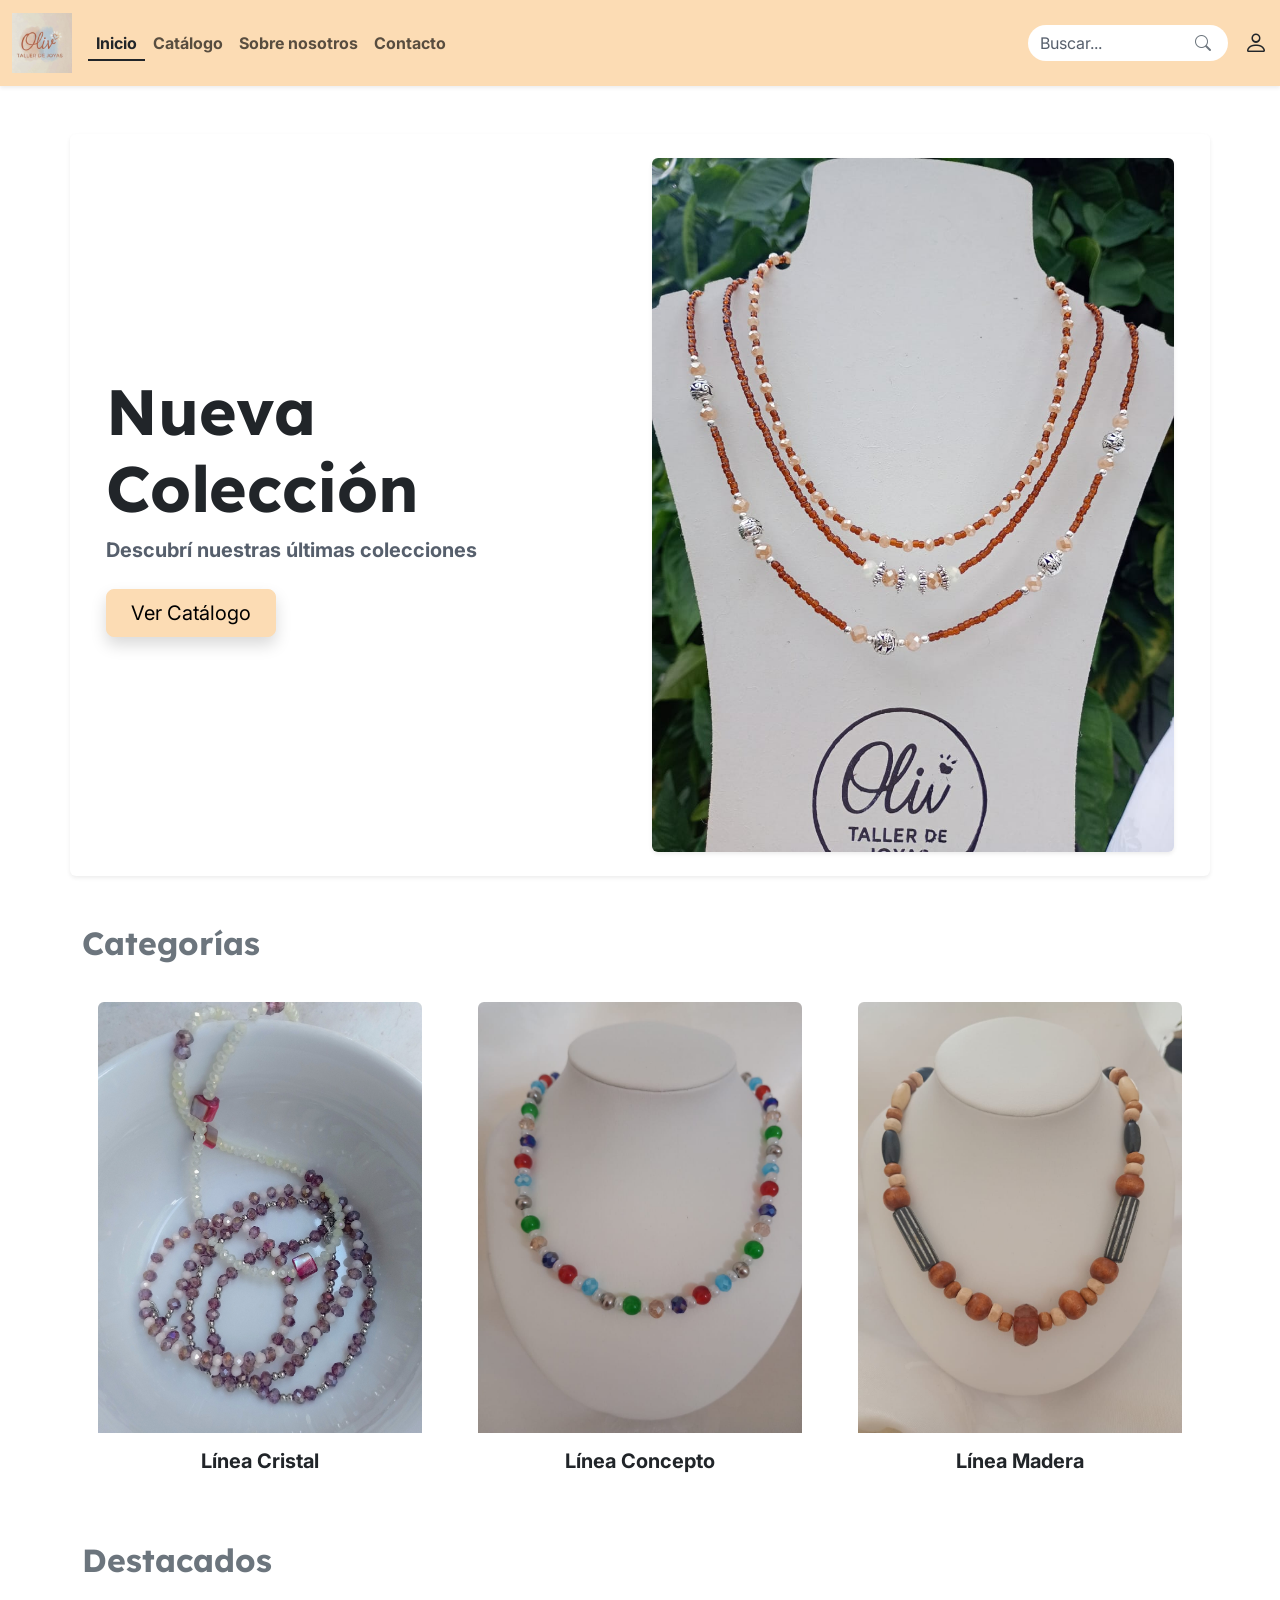
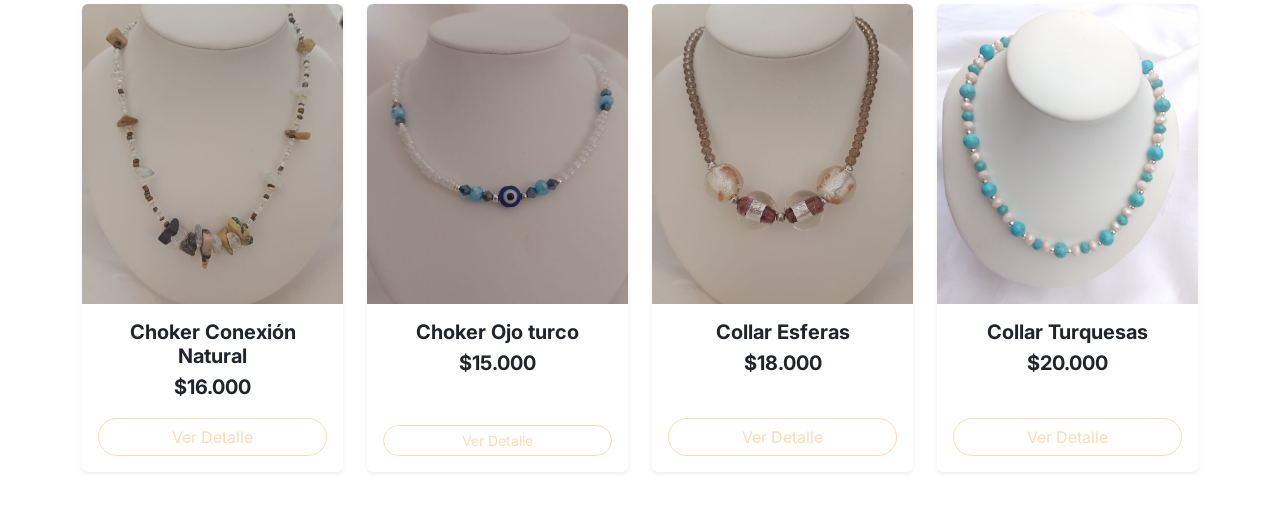
==== commit 177d6db9: "Estructura de navbar con buscador y fotos reales de productos" ====
--- a/scss/index.html
+++ b/scss/index.html
@@ -8,39 +8,54 @@
     <link rel="preconnect" href="https://fonts.googleapis.com">
     <link rel="preconnect" href="https://fonts.gstatic.com" crossorigin>
     <link href="https://fonts.googleapis.com/css2?family=Inter:wght@300;400;500&family=Lexend:wght@600;700&family=Reem+Kufi:wght@500;700&display=swap" rel="stylesheet">
-
+    <link rel="stylesheet" href="https://cdn.jsdelivr.net/npm/bootstrap-icons@1.11.3/font/bootstrap-icons.min.css">
 <link rel="stylesheet" href="custom.css"></head>
 <body>
 
     <header class="sticky-top bg-primary shadow-sm">
-        <nav class="navbar navbar-expand-lg navbar-light container py-3">
-            <div class="container-fluid">
-              <a class="navbar-brand" href="index.html" style="position: relative; z-index: 1050;">
-<img src="/img/logo.jpeg" alt="Logo Oliv Taller de Joyas" style="height: 60px; width: auto;"></a>
+    <nav class="navbar navbar-expand-lg navbar-light">
+        <div class="container-fluid">
+            
+            <a class="navbar-brand" href="index.html" style="position: relative; z-index: 1050;">
+                <img src="/img/logo.jpeg" alt="Logo Oliv Taller de Joyas" style="height: 60px; width: auto;">
+            </a>
+            
+            <button class="navbar-toggler" type="button" data-bs-toggle="collapse" data-bs-target="#navbarNav" aria-controls="navbarNav" aria-expanded="false" aria-label="Toggle navigation">
+                <span class="navbar-toggler-icon"></span>
+            </button>
+            
+            <div class="collapse navbar-collapse" id="navbarNav">
                 
-                <button class="navbar-toggler" type="button" data-bs-toggle="collapse" data-bs-target="#navbarNav" aria-controls="navbarNav" aria-expanded="false" aria-label="Toggle navigation">
-                    <span class="navbar-toggler-icon"></span>
-                </button>
+                <ul class="navbar-nav me-auto mb-2 mb-lg-0">
+    <li class="nav-item">
+        <a class="nav-link active fw-bold text-dark border-bottom border-dark border-2 pb-1" href="index.html">Inicio</a>
+    </li>
+    <li class="nav-item">
+        <a class="nav-link fw-bold" href="catalogo.html">Catálogo</a>
+    </li>
+    <li class="nav-item">
+        <a class="nav-link fw-bold" href="#">Sobre nosotros</a>
+    </li>
+    <li class="nav-item">
+        <a class="nav-link fw-bold" href="#">Contacto</a>
+    </li>
+</ul>
                 
-                <div class="collapse navbar-collapse justify-content-end" id="navbarNav">
-                    <ul class="navbar-nav ms-auto gap-4">
-                        <li class="nav-item">
-                            <a class="nav-link active text-dark fw-bold" aria-current="page" href="index.html">Inicio</a>
-                        </li>
-                        <li class="nav-item">
-                            <a class="nav-link text-muted" href="catalogo.html">Catálogo</a>
-                        </li>
-                        <li class="nav-item">
-                            <a class="nav-link text-muted" href="nosotros.html">Sobre Nosotros</a>
-                        </li>
-                        <li class="nav-item">
-                            <a class="nav-link text-muted" href="contacto.html">Contacto</a>
-                        </li>
-                    </ul>
+                <div class="d-flex align-items-center mt-2 mt-lg-0">
+                    <form class="position-relative me-3" role="search">
+                        <input class="form-control rounded-pill pe-5 bg-white border-0" type="search" placeholder="Buscar..." aria-label="Buscar" style="width: 200px;">
+                        <button class="btn btn-link position-absolute end-0 top-50 translate-middle-y text-secondary p-0 pe-3" type="submit">
+                            <i class="bi bi-search"></i>
+                        </button>
+                    </form>
+                    
+                    <a href="#" class="text-dark fs-4 lh-1">
+                        <i class="bi bi-person"></i>
+                    </a>
                 </div>
-            </div>
-        </nav>
-    </header>
+
+            </div> </div> </nav>
+</header>
 
     <main class="container my-5">
 
@@ -51,7 +66,7 @@
                 <a href="catalogo.html" class="btn btn-primary btn-lg px-4 shadow">Ver Catálogo</a>
             </div>
             <div class="col-md-6">
-<img src="./img/foto inicio banner.jpeg" alt="Nueva Colección Oliv" class="img-fluid rounded shadow-sm">            </div>
+<img src="/img/foto inicio banner.jpeg" alt="Nueva Colección Oliv" class="img-fluid rounded shadow-sm">            </div>
         </section>
 
         <section class="mb-5">
@@ -59,20 +74,25 @@
             <div class="row g-4 text-center">
                 <div class="col-4 col-md-4">
                     <div class="p-3">
-                        <img src="img/cat-cristal.jpg" alt="Línea Cristal" class="img-fluid rounded-circle shadow-sm mb-3" style="width: 120px; height: 120px; object-fit: cover;">
-                        <h5 class="fw-bold text-dark">Línea Cristal</h5>
+                        <img src="/img/Linea Cristal 1.jpg" alt="Línea Cristal" class="img-fluid rounded-top";>
+<h5 class="card-title fw-bold text-dark mb-1 mt-3">
+    <a href="catalogo.html" class="text-decoration-none text-dark">Línea Cristal</a>
+</h5>                    </div>
+                </div>
+                <div class="col-4 col-md-4">
+                    <div class="p-3">
+                        <img src="/img/Linea Concepto.jpeg" alt="Línea Concepto" class="img-fluid rounded-top";>
+                        <h5 class="card-title fw-bold text-dark mb-1 mt-3">
+    <a href="catalogo.html" class="text-decoration-none text-dark">Línea Concepto</a>
+</h5>
                     </div>
                 </div>
                 <div class="col-4 col-md-4">
                     <div class="p-3">
-                        <img src="img/cat-concepto.jpg" alt="Línea Concepto" class="img-fluid rounded-circle shadow-sm mb-3" style="width: 120px; height: 120px; object-fit: cover;">
-                        <h5 class="fw-bold text-dark">Línea Concepto</h5>
-                    </div>
-                </div>
-                <div class="col-4 col-md-4">
-                    <div class="p-3">
-                        <img src="img/cat-madera.jpg" alt="Línea Madera" class="img-fluid rounded-circle shadow-sm mb-3" style="width: 120px; height: 120px; object-fit: cover;">
-                        <h5 class="fw-bold text-dark">Línea Madera</h5>
+                        <img src="/img/Linea Madera.jpeg" alt="Línea Madera" class="img-fluid rounded-top";>
+                        <h5 class="card-title fw-bold text-dark mb-1 mt-3">
+    <a href="catalogo.html" class="text-decoration-none text-dark">Línea Madera</a>
+</h5>
                     </div>
                 </div>
             </div>
@@ -84,7 +104,7 @@
                 
                 <div class="col">
                     <div class="card h-100 border-0 shadow-sm rounded">
-                        <img src="img/producto1.jpg" class="card-img-top rounded-top" alt="Collar 1">
+        <img src="/img/Choker Conexion Natural.jpeg" class="card-img-top rounded-top" alt="Collar 1"> 
                         <div class="card-body text-center d-flex flex-column justify-content-between">
                             <div>
                                 <h5 class="card-title fw-bold text-dark mb-1">Choker Conexión Natural</h5>
@@ -96,21 +116,22 @@
                 </div>
 
                 <div class="col">
-                    <div class="card h-100 border-0 shadow-sm rounded">
-                        <img src="img/producto2.jpg" class="card-img-top rounded-top" alt="Collar 2">
-                        <div class="card-body text-center d-flex flex-column justify-content-between">
-                            <div>
-                                <h5 class="card-title fw-bold text-dark mb-1">Choker Ojo turco</h5>
-                                <p class="card-text text-dark fw-bold fs-5 mb-3">$15.000</p>
-                            </div>
-                            <button class="btn btn-outline-primary w-100 rounded-pill">Ver Detalle</button>
-                        </div>
-                    </div>
-                </div>
+    <div class="card h-100 border-0 shadow-sm rounded">
+        <img src="/img/Choker Ojo turco.jpeg" class="card-img-top rounded-top" alt="Collar 2"> 
+        
+        <div class="card-body text-center d-flex flex-column justify-content-between">
+            <div>
+                <h5 class="card-title fw-bold text-dark mb-1">Choker Ojo turco</h5>
+                <p class="card-text text-dark fw-bold fs-5 mb-3">$15.000</p>
+            </div>
+            <a href="#" class="btn btn-outline-primary btn-sm rounded-pill">Ver Detalle</a>
+        </div>
+    </div>
+</div>
 
                 <div class="col">
                     <div class="card h-100 border-0 shadow-sm rounded">
-                        <img src="img/producto3.jpg" class="card-img-top rounded-top" alt="Collar 3">
+        <img src="/img/Collar Esferas.jpeg" class="card-img-top rounded-top" alt="Collar 3"> 
                         <div class="card-body text-center d-flex flex-column justify-content-between">
                             <div>
                                 <h5 class="card-title fw-bold text-dark mb-1">Collar Esferas</h5>
@@ -123,7 +144,7 @@
 
                 <div class="col">
                     <div class="card h-100 border-0 shadow-sm rounded">
-                        <img src="img/producto4.jpg" class="card-img-top rounded-top" alt="Collar 4">
+        <img src="/img/Collar Turquesas.jpg" class="card-img-top rounded-top" alt="Collar 4"> 
                         <div class="card-body text-center d-flex flex-column justify-content-between">
                             <div>
                                 <h5 class="card-title fw-bold text-dark mb-1">Collar Turquesas</h5>
--- a/scss/custom.css
+++ b/scss/custom.css
@@ -11989,4 +11989,14 @@
   .d-print-none {
     display: none !important;
   }
+  
+}
+/* tamaño para  las fotos de los productos destacados */
+.card .card-img-top {
+    height: 300px;
+    object-fit: cover;
+    width: 100%;
+}
+
+
 }/*# sourceMappingURL=custom.css.map */
